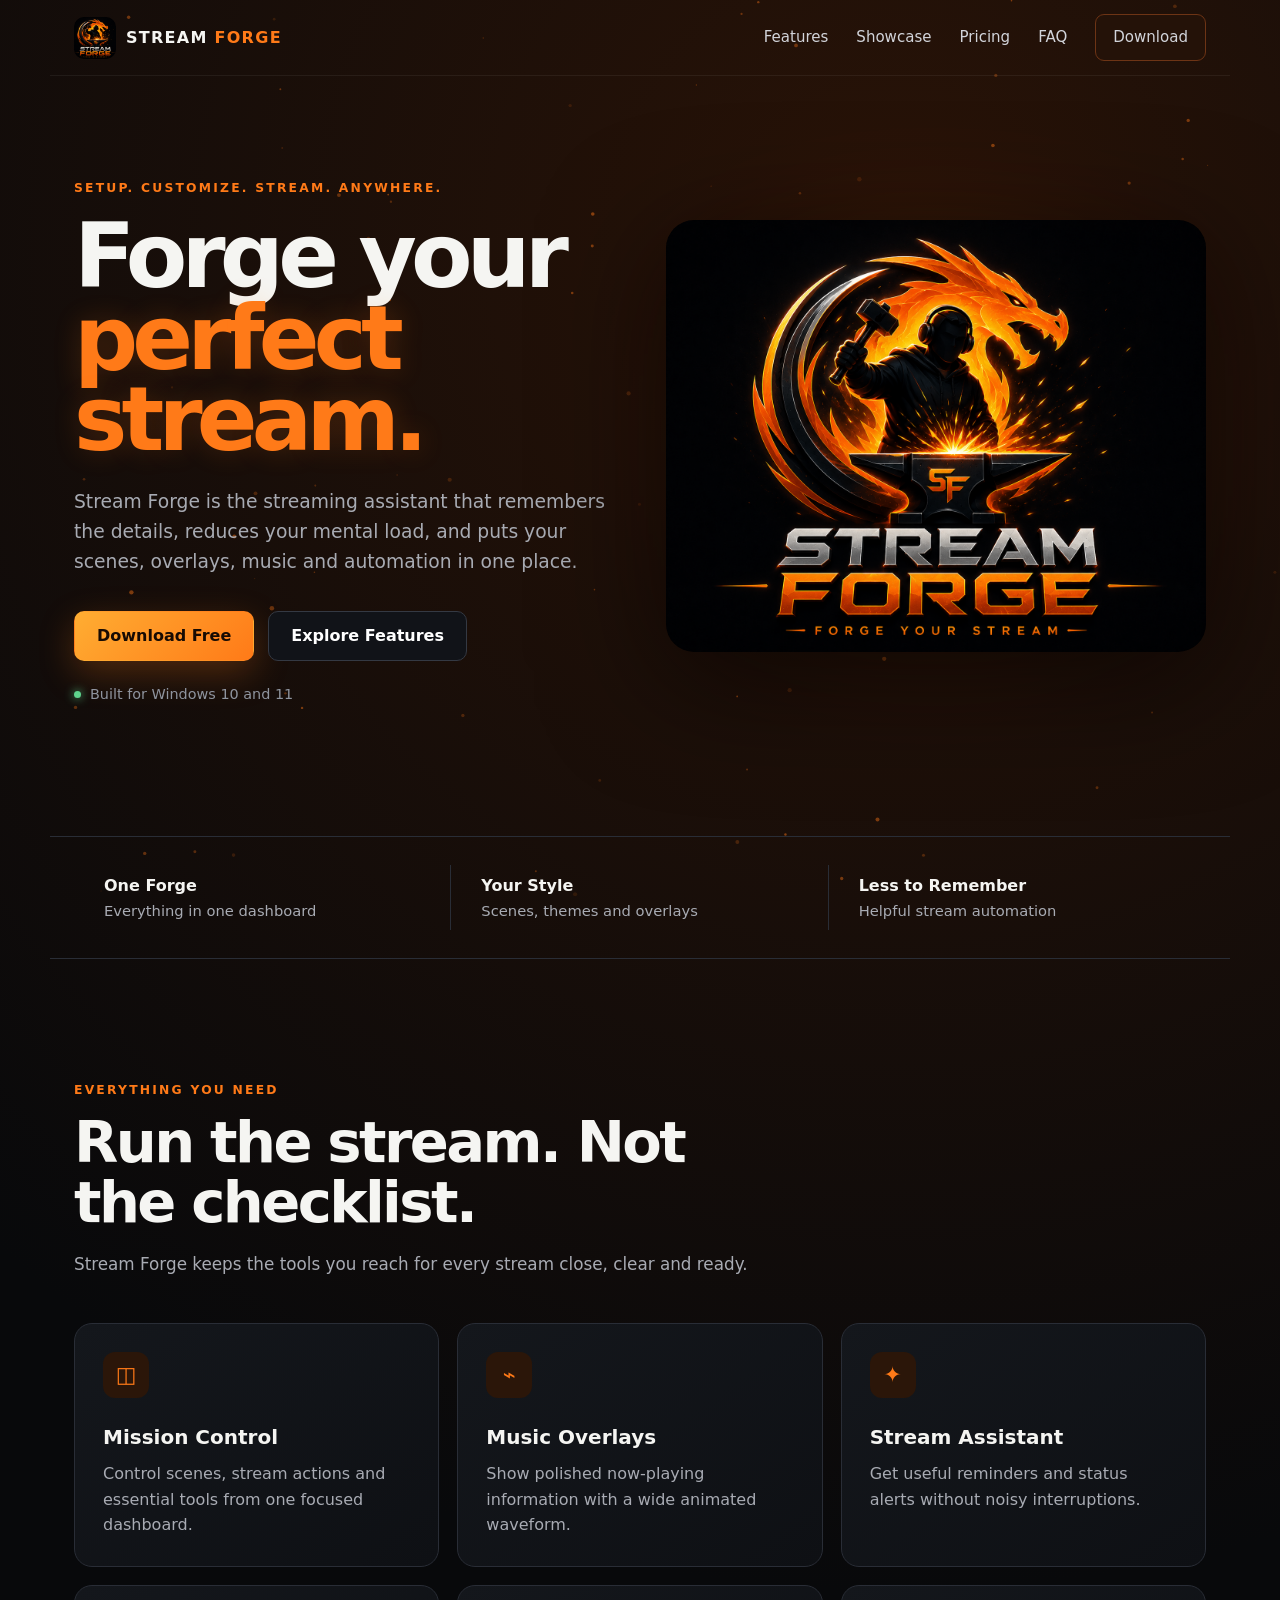
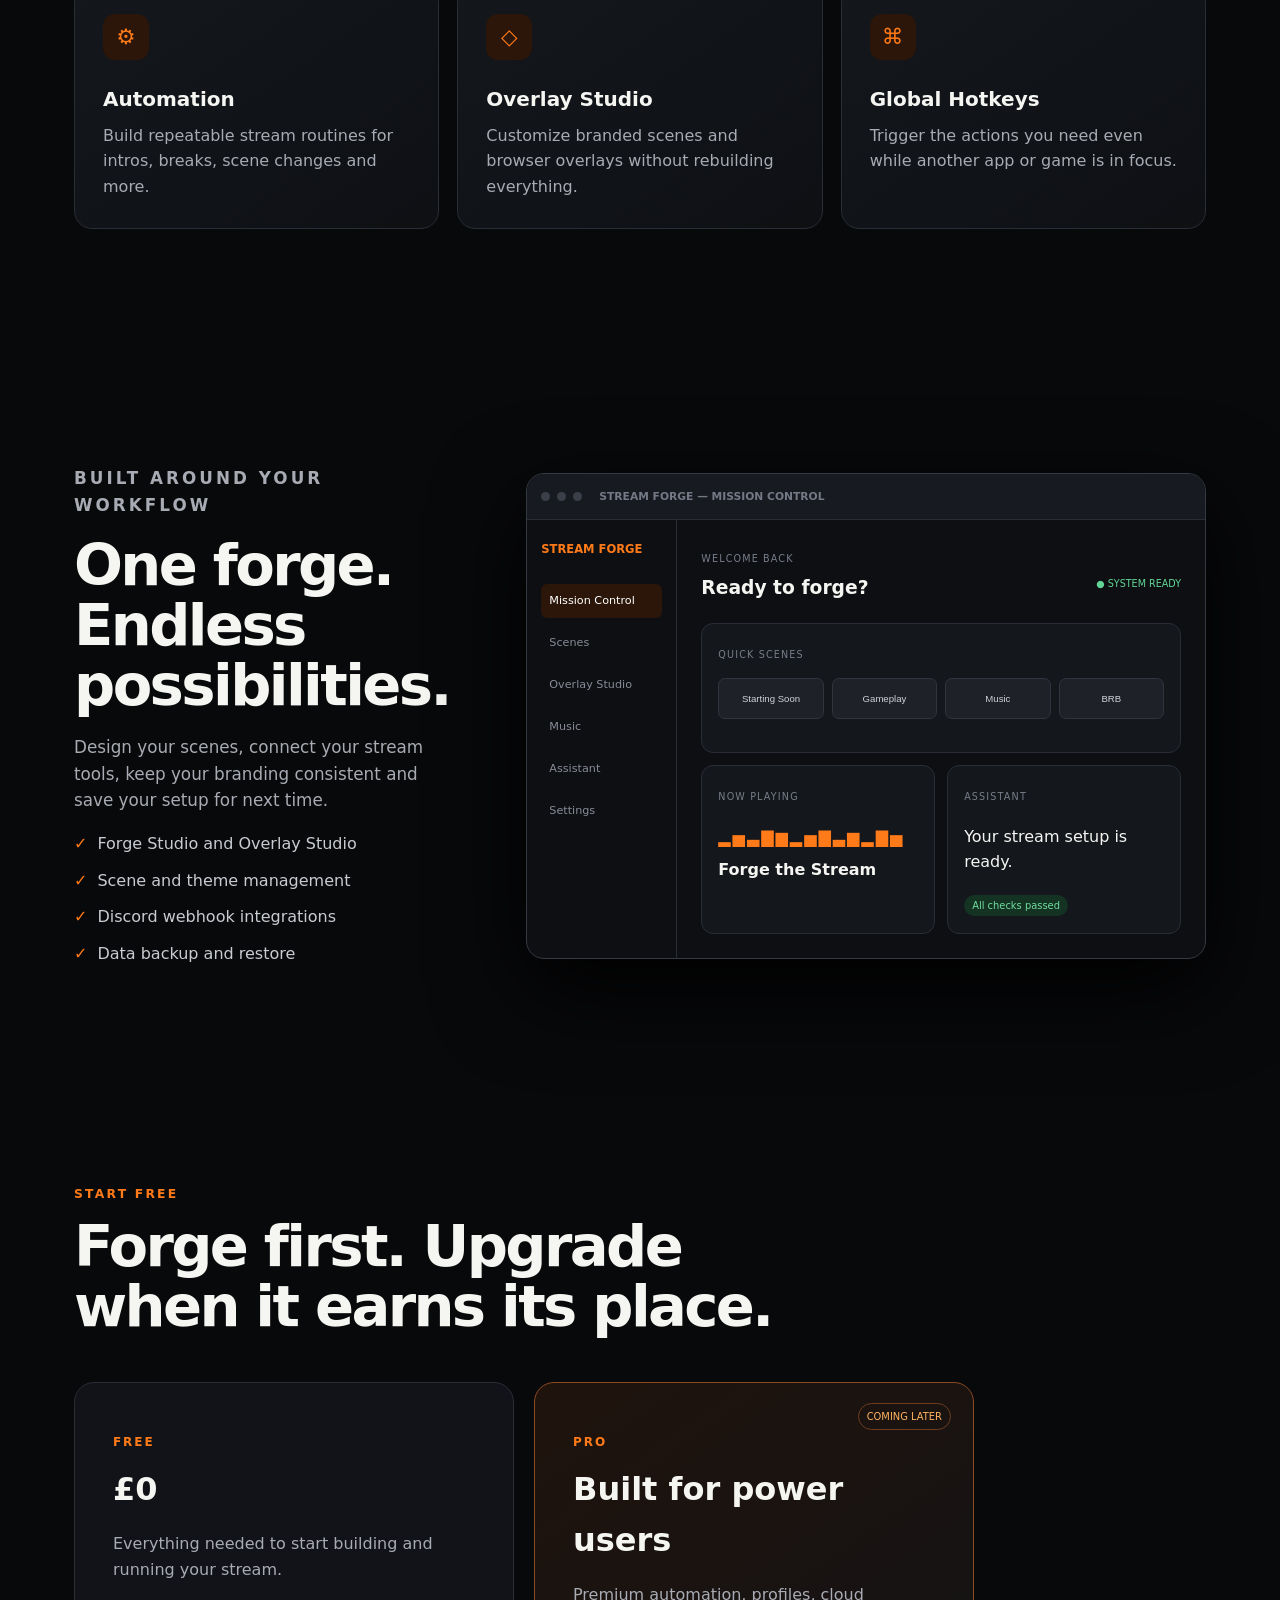
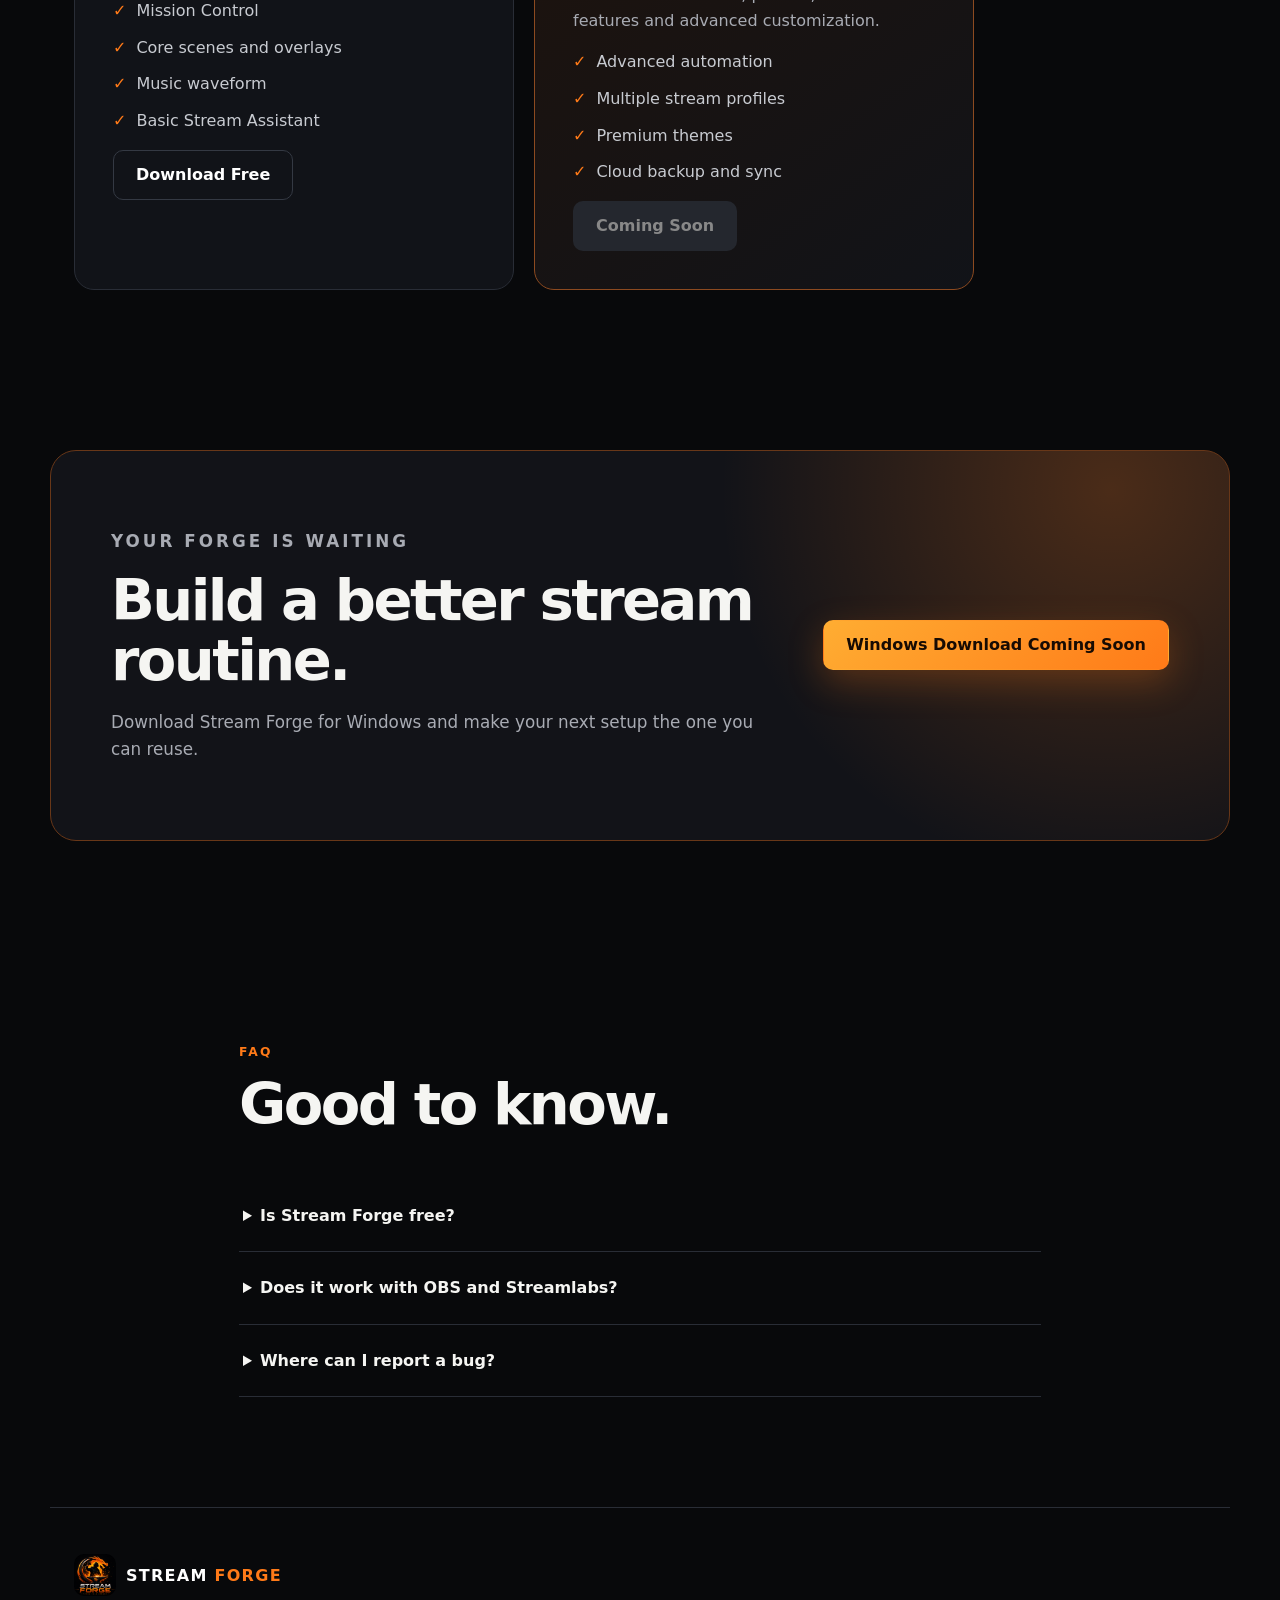
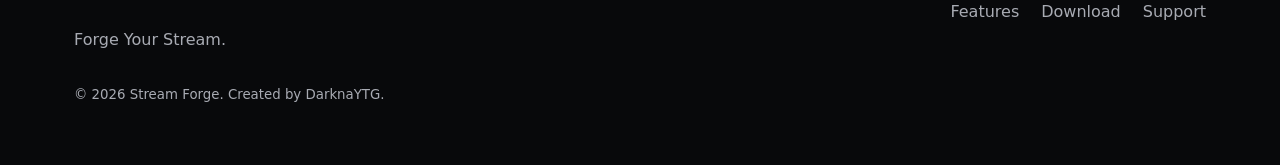
==== index.html @ 6be090f2 "site" ====
<!doctype html>
<html lang="en">
<head>
  <meta charset="utf-8" />
  <meta name="viewport" content="width=device-width, initial-scale=1" />
  <meta name="theme-color" content="#0b0b0d" />
  <meta name="description" content="Stream Forge helps streamers build, customize and automate their live stream from one powerful desktop app." />
  <meta property="og:title" content="Stream Forge — Forge Your Stream" />
  <meta property="og:description" content="Build, customize and automate your stream from one powerful desktop app." />
  <meta property="og:type" content="website" />
  <meta property="og:url" content="https://forgeyourstream.com/" />
  <meta property="og:image" content="https://forgeyourstream.com/assets/stream-forge-logo.png" />
  <title>Stream Forge — Forge Your Stream</title>
  <link rel="icon" href="assets/stream-forge-logo.png" />
  <link rel="stylesheet" href="styles.css" />
  <script defer src="script.js"></script>
</head>
<body>
  <canvas id="embers" aria-hidden="true"></canvas>
  <header class="site-header">
    <a class="brand" href="#top" aria-label="Stream Forge home">
      <img src="assets/stream-forge-logo.png" alt="" />
      <span>STREAM <strong>FORGE</strong></span>
    </a>
    <button class="menu-toggle" aria-expanded="false" aria-controls="main-nav">Menu</button>
    <nav id="main-nav" aria-label="Main navigation">
      <a href="#features">Features</a>
      <a href="#showcase">Showcase</a>
      <a href="#pricing">Pricing</a>
      <a href="#faq">FAQ</a>
      <a class="nav-cta" href="#download">Download</a>
    </nav>
  </header>

  <main id="top">
    <section class="hero section">
      <div class="hero-copy reveal">
        <p class="eyebrow">Setup. Customize. Stream. Anywhere.</p>
        <h1>Forge your <span>perfect stream.</span></h1>
        <p class="lead">Stream Forge is the streaming assistant that remembers the details, reduces your mental load, and puts your scenes, overlays, music and automation in one place.</p>
        <div class="hero-actions">
          <a class="button primary" href="#download">Download Free</a>
          <a class="button secondary" href="#features">Explore Features</a>
        </div>
        <div class="platform-note"><span></span> Built for Windows 10 and 11</div>
      </div>
      <div class="hero-art reveal">
        <div class="glow"></div>
        <img src="assets/stream-forge-logo.png" alt="Stream Forge dragon, blacksmith and anvil artwork" />
      </div>
    </section>

    <section class="trust-strip" aria-label="Product highlights">
      <div><strong>One Forge</strong><span>Everything in one dashboard</span></div>
      <div><strong>Your Style</strong><span>Scenes, themes and overlays</span></div>
      <div><strong>Less to Remember</strong><span>Helpful stream automation</span></div>
    </section>

    <section id="features" class="section">
      <div class="section-heading reveal">
        <p class="eyebrow">Everything you need</p>
        <h2>Run the stream. Not the checklist.</h2>
        <p>Stream Forge keeps the tools you reach for every stream close, clear and ready.</p>
      </div>
      <div class="feature-grid">
        <article class="card reveal"><span class="icon">◫</span><h3>Mission Control</h3><p>Control scenes, stream actions and essential tools from one focused dashboard.</p></article>
        <article class="card reveal"><span class="icon">⌁</span><h3>Music Overlays</h3><p>Show polished now-playing information with a wide animated waveform.</p></article>
        <article class="card reveal"><span class="icon">✦</span><h3>Stream Assistant</h3><p>Get useful reminders and status alerts without noisy interruptions.</p></article>
        <article class="card reveal"><span class="icon">⚙</span><h3>Automation</h3><p>Build repeatable stream routines for intros, breaks, scene changes and more.</p></article>
        <article class="card reveal"><span class="icon">◇</span><h3>Overlay Studio</h3><p>Customize branded scenes and browser overlays without rebuilding everything.</p></article>
        <article class="card reveal"><span class="icon">⌘</span><h3>Global Hotkeys</h3><p>Trigger the actions you need even while another app or game is in focus.</p></article>
      </div>
    </section>

    <section id="showcase" class="section showcase">
      <div class="showcase-copy reveal">
        <p class="eyebrow">Built around your workflow</p>
        <h2>One forge. Endless possibilities.</h2>
        <p>Design your scenes, connect your stream tools, keep your branding consistent and save your setup for next time.</p>
        <ul>
          <li>Forge Studio and Overlay Studio</li>
          <li>Scene and theme management</li>
          <li>Discord webhook integrations</li>
          <li>Data backup and restore</li>
        </ul>
      </div>
      <div class="app-window reveal" aria-label="Stream Forge interface concept">
        <div class="window-bar"><span></span><span></span><span></span><b>STREAM FORGE — MISSION CONTROL</b></div>
        <div class="window-body">
          <aside>
            <strong>STREAM FORGE</strong>
            <a class="active">Mission Control</a><a>Scenes</a><a>Overlay Studio</a><a>Music</a><a>Assistant</a><a>Settings</a>
          </aside>
          <div class="dashboard">
            <div class="dash-head"><div><small>WELCOME BACK</small><h3>Ready to forge?</h3></div><span class="status">● SYSTEM READY</span></div>
            <div class="dash-grid">
              <div class="dash-card wide"><small>QUICK SCENES</small><div class="scene-row"><button>Starting Soon</button><button>Gameplay</button><button>Music</button><button>BRB</button></div></div>
              <div class="dash-card"><small>NOW PLAYING</small><div class="wave">▂▅▃▇▆▂▅▇▃▆▂▇▅</div><b>Forge the Stream</b></div>
              <div class="dash-card"><small>ASSISTANT</small><p>Your stream setup is ready.</p><span class="pill">All checks passed</span></div>
            </div>
          </div>
        </div>
      </div>
    </section>

    <section id="pricing" class="section pricing">
      <div class="section-heading reveal">
        <p class="eyebrow">Start free</p>
        <h2>Forge first. Upgrade when it earns its place.</h2>
      </div>
      <div class="price-grid">
        <article class="price-card reveal"><p class="tier">FREE</p><h3>£0</h3><p>Everything needed to start building and running your stream.</p><ul><li>Mission Control</li><li>Core scenes and overlays</li><li>Music waveform</li><li>Basic Stream Assistant</li></ul><a class="button secondary" href="#download">Download Free</a></article>
        <article class="price-card featured reveal"><div class="coming">COMING LATER</div><p class="tier">PRO</p><h3>Built for power users</h3><p>Premium automation, profiles, cloud features and advanced customization.</p><ul><li>Advanced automation</li><li>Multiple stream profiles</li><li>Premium themes</li><li>Cloud backup and sync</li></ul><span class="button disabled">Coming Soon</span></article>
      </div>
    </section>

    <section id="download" class="section download reveal">
      <div>
        <p class="eyebrow">Your forge is waiting</p>
        <h2>Build a better stream routine.</h2>
        <p>Download Stream Forge for Windows and make your next setup the one you can reuse.</p>
      </div>
      <a class="button primary large" href="#" id="download-link" aria-label="Download Stream Forge for Windows">Windows Download Coming Soon</a>
    </section>

    <section id="faq" class="section faq">
      <div class="section-heading reveal"><p class="eyebrow">FAQ</p><h2>Good to know.</h2></div>
      <details class="reveal"><summary>Is Stream Forge free?</summary><p>Yes. The plan is to keep a useful free version available, with optional Pro features added later.</p></details>
      <details class="reveal"><summary>Does it work with OBS and Streamlabs?</summary><p>Stream Forge is being built around modern streaming workflows. Clearly list each supported integration here as release testing is completed.</p></details>
      <details class="reveal"><summary>Where can I report a bug?</summary><p>Add your GitHub Issues or support link here before launch.</p></details>
    </section>
  </main>

  <footer>
    <a class="brand footer-brand" href="#top"><img src="assets/stream-forge-logo.png" alt="" /><span>STREAM <strong>FORGE</strong></span></a>
    <p>Forge Your Stream.</p>
    <div><a href="#features">Features</a><a href="#download">Download</a><a href="#faq">Support</a></div>
    <small>© <span id="year"></span> Stream Forge. Created by DarknaYTG.</small>
  </footer>
</body>
</html>
---- styles.css ----
:root{--bg:#08090b;--panel:#111318;--panel2:#171a20;--text:#f5f5f2;--muted:#a8abb3;--line:#292d36;--orange:#ff7a18;--gold:#ffad32;--max:1180px}*{box-sizing:border-box}html{scroll-behavior:smooth}body{margin:0;background:radial-gradient(circle at 70% 5%,#291307 0,transparent 28%),var(--bg);color:var(--text);font-family:Inter,ui-sans-serif,system-ui,-apple-system,BlinkMacSystemFont,"Segoe UI",sans-serif;line-height:1.6;overflow-x:hidden}a{color:inherit;text-decoration:none}img{max-width:100%;display:block}#embers{position:fixed;inset:0;pointer-events:none;z-index:0;opacity:.7}.site-header,main,footer{position:relative;z-index:1}.site-header{height:76px;display:flex;align-items:center;justify-content:space-between;max-width:var(--max);margin:auto;padding:0 24px;border-bottom:1px solid rgba(255,255,255,.06)}.brand{display:flex;align-items:center;gap:10px;font-weight:800;letter-spacing:.08em}.brand img{width:42px;height:42px;object-fit:cover;border-radius:10px}.brand strong{color:var(--orange)}nav{display:flex;align-items:center;gap:28px}nav a{color:#d2d4da;font-size:.94rem}nav a:hover{color:#fff}.nav-cta{padding:10px 17px;border:1px solid #6d3415;border-radius:9px;background:#241208}.menu-toggle{display:none;background:none;border:1px solid var(--line);color:white;padding:8px 12px;border-radius:8px}.section{max-width:var(--max);margin:auto;padding:110px 24px}.hero{min-height:760px;display:grid;grid-template-columns:1.02fr .98fr;align-items:center;gap:30px;padding-top:70px}.eyebrow{color:var(--orange);font-size:.77rem;font-weight:800;letter-spacing:.18em;text-transform:uppercase}.hero h1{font-size:clamp(3.3rem,7vw,6.7rem);line-height:.91;letter-spacing:-.065em;margin:18px 0 26px;max-width:800px}.hero h1 span{display:block;color:var(--orange);text-shadow:0 0 28px rgba(255,122,24,.2)}.lead{font-size:1.17rem;color:var(--muted);max-width:650px}.hero-actions{display:flex;gap:14px;margin:34px 0 22px}.button{display:inline-flex;justify-content:center;align-items:center;min-height:50px;padding:0 22px;border-radius:10px;font-weight:800;border:1px solid transparent}.primary{background:linear-gradient(135deg,var(--gold),var(--orange));color:#170b03;box-shadow:0 12px 35px rgba(255,122,24,.25)}.primary:hover{transform:translateY(-2px)}.secondary{border-color:#343943;background:#111318;color:#fff}.disabled{background:#24272e;color:#888;cursor:not-allowed}.platform-note{color:#8f949e;font-size:.9rem;display:flex;gap:9px;align-items:center}.platform-note span{width:7px;height:7px;background:#5fd38d;border-radius:50%;box-shadow:0 0 10px #5fd38d}.hero-art{position:relative}.hero-art img{border-radius:28px;filter:drop-shadow(0 25px 60px rgba(0,0,0,.65));position:relative;z-index:2}.glow{position:absolute;inset:18%;background:#ff6a00;filter:blur(100px);opacity:.22}.trust-strip{max-width:var(--max);margin:auto;padding:28px 24px;display:grid;grid-template-columns:repeat(3,1fr);border-block:1px solid var(--line)}.trust-strip div{padding:8px 30px;border-right:1px solid var(--line)}.trust-strip div:last-child{border:0}.trust-strip strong,.trust-strip span{display:block}.trust-strip span{color:var(--muted);font-size:.92rem}.section-heading{max-width:700px;margin-bottom:45px}.section-heading h2,.showcase h2,.download h2{font-size:clamp(2.2rem,4.5vw,4.2rem);line-height:1.04;letter-spacing:-.045em;margin:12px 0 18px}.section-heading p:last-child,.showcase-copy>p,.download p{color:var(--muted);font-size:1.05rem}.feature-grid{display:grid;grid-template-columns:repeat(3,1fr);gap:18px}.card{background:linear-gradient(145deg,#14171c,#0e1014);border:1px solid var(--line);padding:28px;border-radius:18px;min-height:220px}.card:hover{border-color:#78411f;transform:translateY(-4px)}.card .icon{display:grid;place-items:center;width:46px;height:46px;border-radius:12px;background:#2b1609;color:var(--orange);font-size:1.35rem}.card h3{font-size:1.25rem;margin:23px 0 8px}.card p{color:var(--muted);margin:0}.showcase{display:grid;grid-template-columns:.72fr 1.28fr;gap:70px;align-items:center}.showcase ul,.price-card ul{padding:0;list-style:none}.showcase li,.price-card li{margin:11px 0;color:#c8cbd1}.showcase li:before,.price-card li:before{content:"✓";color:var(--orange);margin-right:10px}.app-window{border:1px solid #353943;border-radius:18px;overflow:hidden;background:#0d0f13;box-shadow:0 30px 90px #000}.window-bar{height:46px;background:#171a20;border-bottom:1px solid var(--line);display:flex;align-items:center;gap:7px;padding:0 14px;color:#747985;font-size:.67rem}.window-bar span{width:9px;height:9px;border-radius:50%;background:#3a3f49}.window-bar b{margin-left:10px}.window-body{display:grid;grid-template-columns:150px 1fr;min-height:410px}.window-body aside{padding:20px 14px;border-right:1px solid var(--line);display:flex;flex-direction:column;gap:8px}.window-body aside strong{color:var(--orange);font-size:.72rem;margin-bottom:18px}.window-body aside a{font-size:.7rem;color:#878c96;padding:8px;border-radius:6px}.window-body aside a.active{background:#2b1609;color:#fff}.dashboard{padding:24px}.dash-head{display:flex;justify-content:space-between;align-items:center}.dash-head small,.dash-card small{color:#777e89;font-size:.6rem;letter-spacing:.12em}.dash-head h3{margin:4px 0 20px}.status{font-size:.6rem;color:#62d594}.dash-grid{display:grid;grid-template-columns:1fr 1fr;gap:12px}.dash-card{border:1px solid var(--line);border-radius:12px;background:#14171c;padding:16px;min-height:130px}.dash-card.wide{grid-column:1/-1}.scene-row{display:grid;grid-template-columns:repeat(4,1fr);gap:8px;margin-top:12px}.scene-row button{background:#1e2128;color:#cfd2d8;border:1px solid #30343d;border-radius:7px;padding:14px 4px;font-size:.6rem}.wave{color:var(--orange);letter-spacing:2px;margin:17px 0 7px}.pill{font-size:.62rem;background:#153322;color:#70dda0;padding:5px 8px;border-radius:99px}.pricing{padding-top:80px}.price-grid{display:grid;grid-template-columns:1fr 1fr;gap:20px;max-width:900px}.price-card{position:relative;padding:38px;border:1px solid var(--line);background:var(--panel);border-radius:20px}.price-card.featured{border-color:#8c4a20;background:linear-gradient(145deg,#1f130c,#111318)}.tier{color:var(--orange);font-weight:900;letter-spacing:.16em;font-size:.75rem}.price-card h3{font-size:2rem;margin:8px 0}.price-card>p:not(.tier){color:var(--muted)}.coming{position:absolute;right:22px;top:20px;font-size:.62rem;color:#ffb260;border:1px solid #6d3d1e;padding:5px 8px;border-radius:20px}.download{margin-top:50px;margin-bottom:80px;border:1px solid #683718;border-radius:26px;background:radial-gradient(circle at 90% 10%,rgba(255,122,24,.24),transparent 35%),#121318;display:flex;align-items:center;justify-content:space-between;gap:40px;padding:60px}.download>div{max-width:670px}.large{min-width:270px}.faq{max-width:850px}.faq details{border-bottom:1px solid var(--line);padding:23px 4px}.faq summary{cursor:pointer;font-weight:800}.faq details p{color:var(--muted)}footer{max-width:var(--max);margin:auto;border-top:1px solid var(--line);padding:46px 24px 60px;display:grid;grid-template-columns:1fr auto;gap:15px;color:var(--muted)}footer .footer-brand,footer p{grid-column:1}footer div{grid-column:2;grid-row:1/3;display:flex;gap:22px;align-items:center}.footer-brand{color:white;width:max-content}footer small{grid-column:1/-1}.reveal{opacity:0;transform:translateY(24px);transition:opacity .7s ease,transform .7s ease}.reveal.visible{opacity:1;transform:none}@media(max-width:900px){nav{display:none;position:absolute;top:70px;left:24px;right:24px;flex-direction:column;align-items:stretch;padding:20px;background:#111318;border:1px solid var(--line);border-radius:14px}nav.open{display:flex}.menu-toggle{display:block}.hero,.showcase{grid-template-columns:1fr}.hero{padding-top:45px}.hero-art{max-width:680px}.feature-grid{grid-template-columns:1fr 1fr}.trust-strip{grid-template-columns:1fr}.trust-strip div{border-right:0;border-bottom:1px solid var(--line);padding:18px 0}.price-grid{grid-template-columns:1fr}.download{flex-direction:column;align-items:flex-start}.window-body{grid-template-columns:115px 1fr}.scene-row{grid-template-columns:1fr 1fr}}@media(max-width:600px){.section{padding:80px 18px}.site-header{padding:0 18px}.brand span{font-size:.84rem}.hero{min-height:auto}.hero h1{font-size:3.5rem}.hero-actions{flex-direction:column}.feature-grid{grid-template-columns:1fr}.app-window{display:none}.showcase{grid-template-columns:1fr}.download{padding:38px 24px;margin-inline:18px}.large{min-width:100%}footer{grid-template-columns:1fr}footer div{grid-column:1;grid-row:auto;flex-wrap:wrap}}
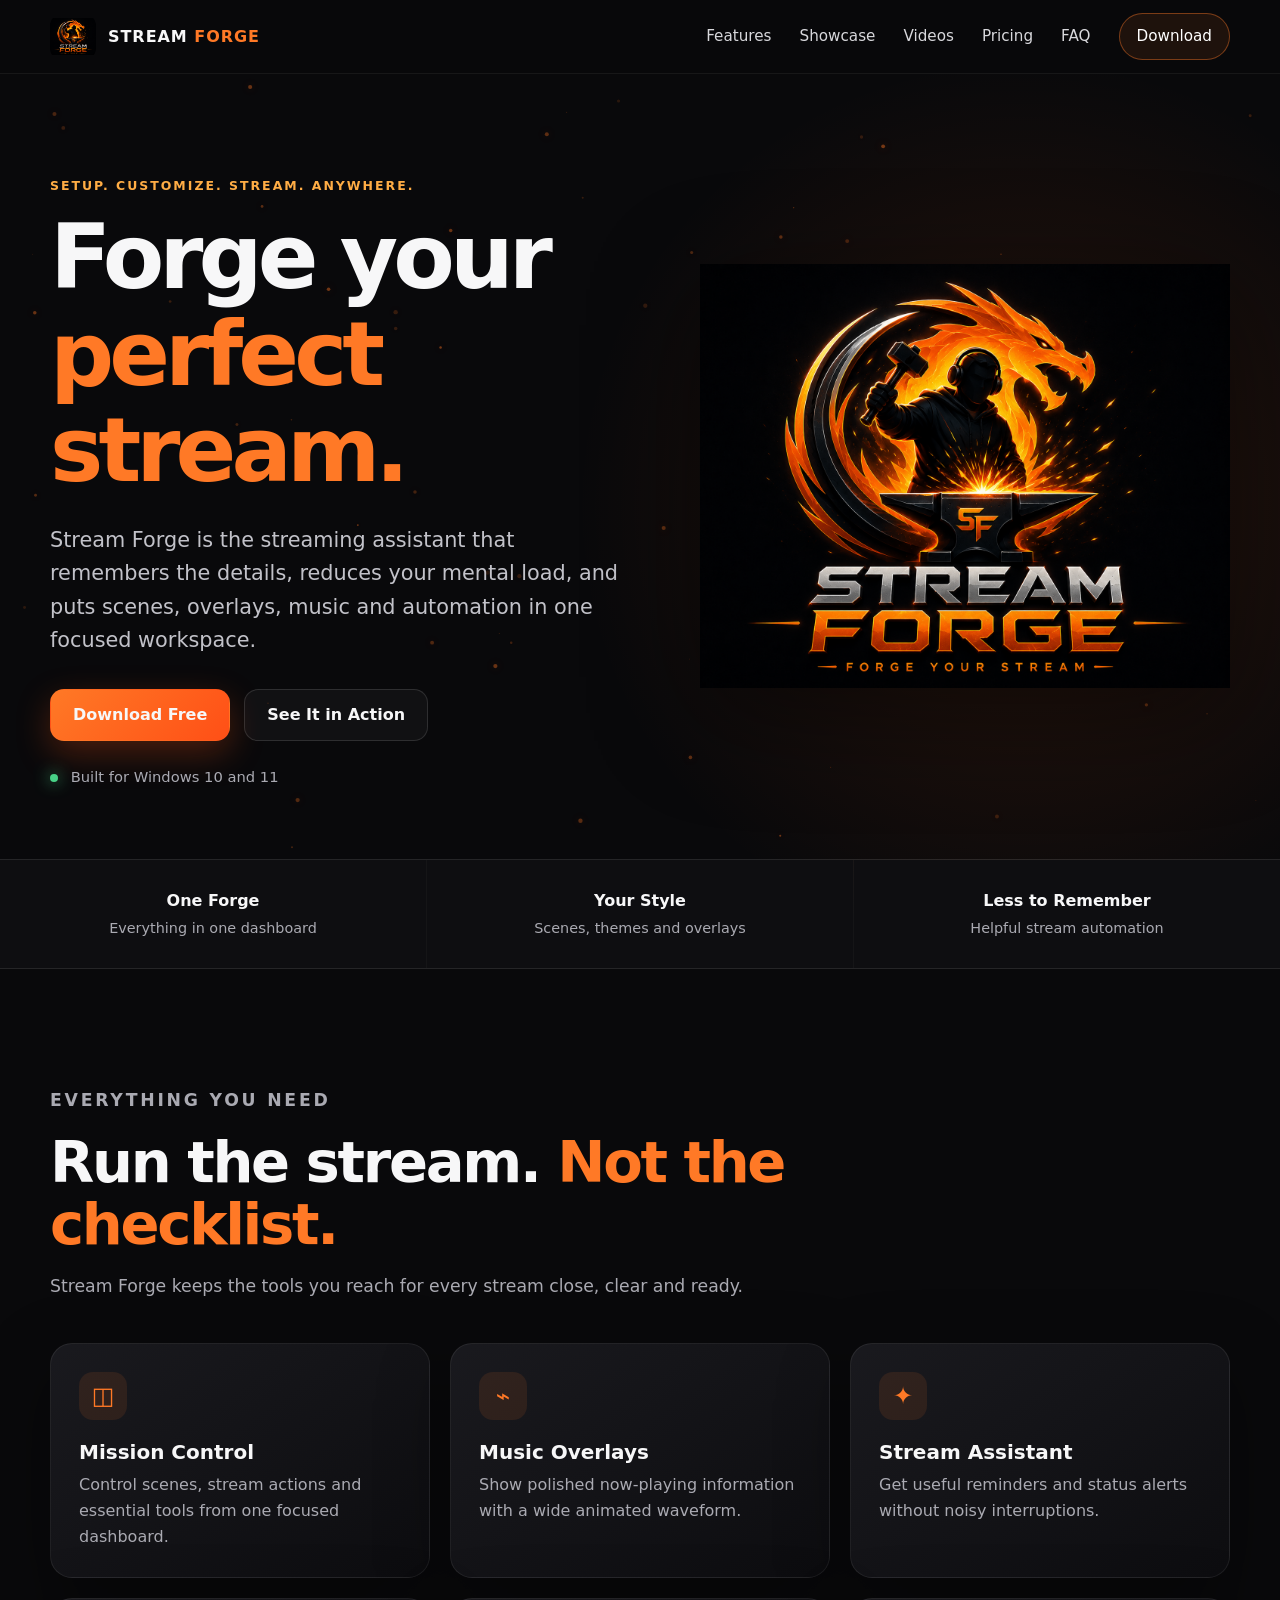
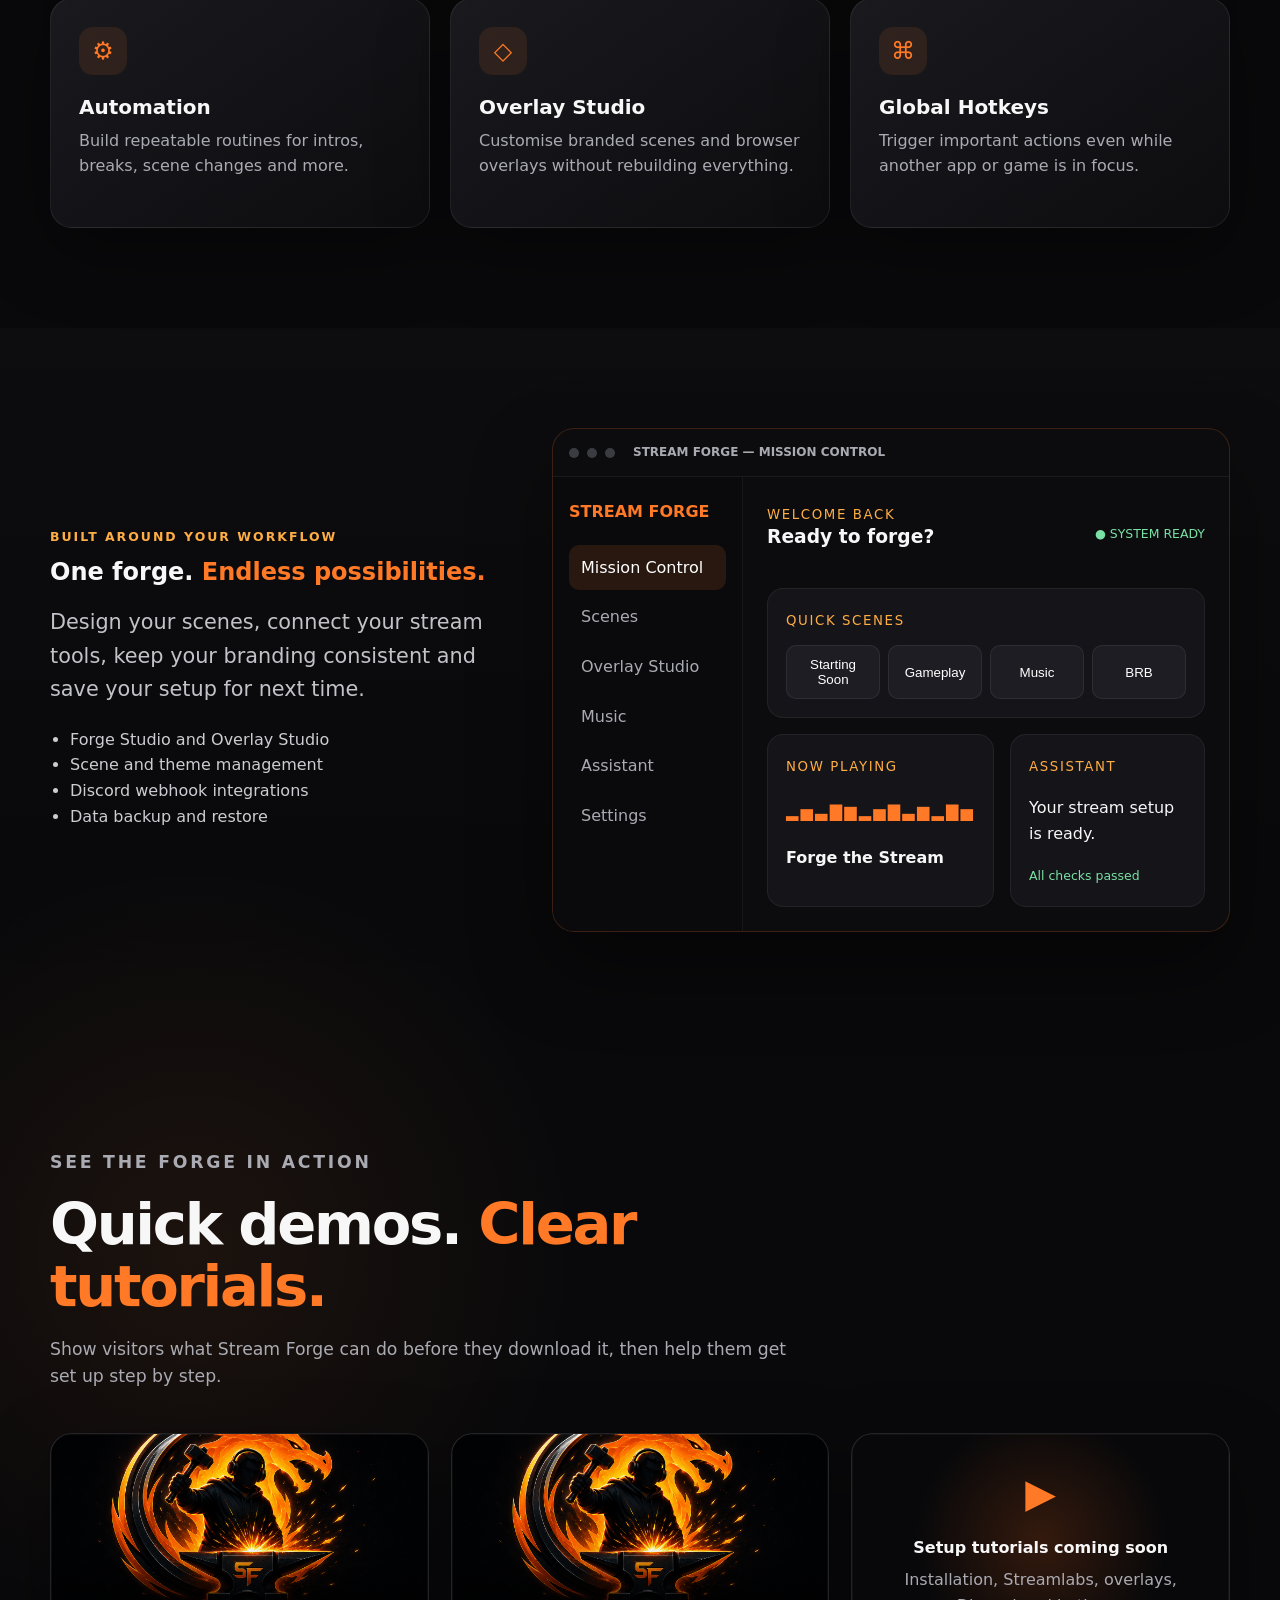
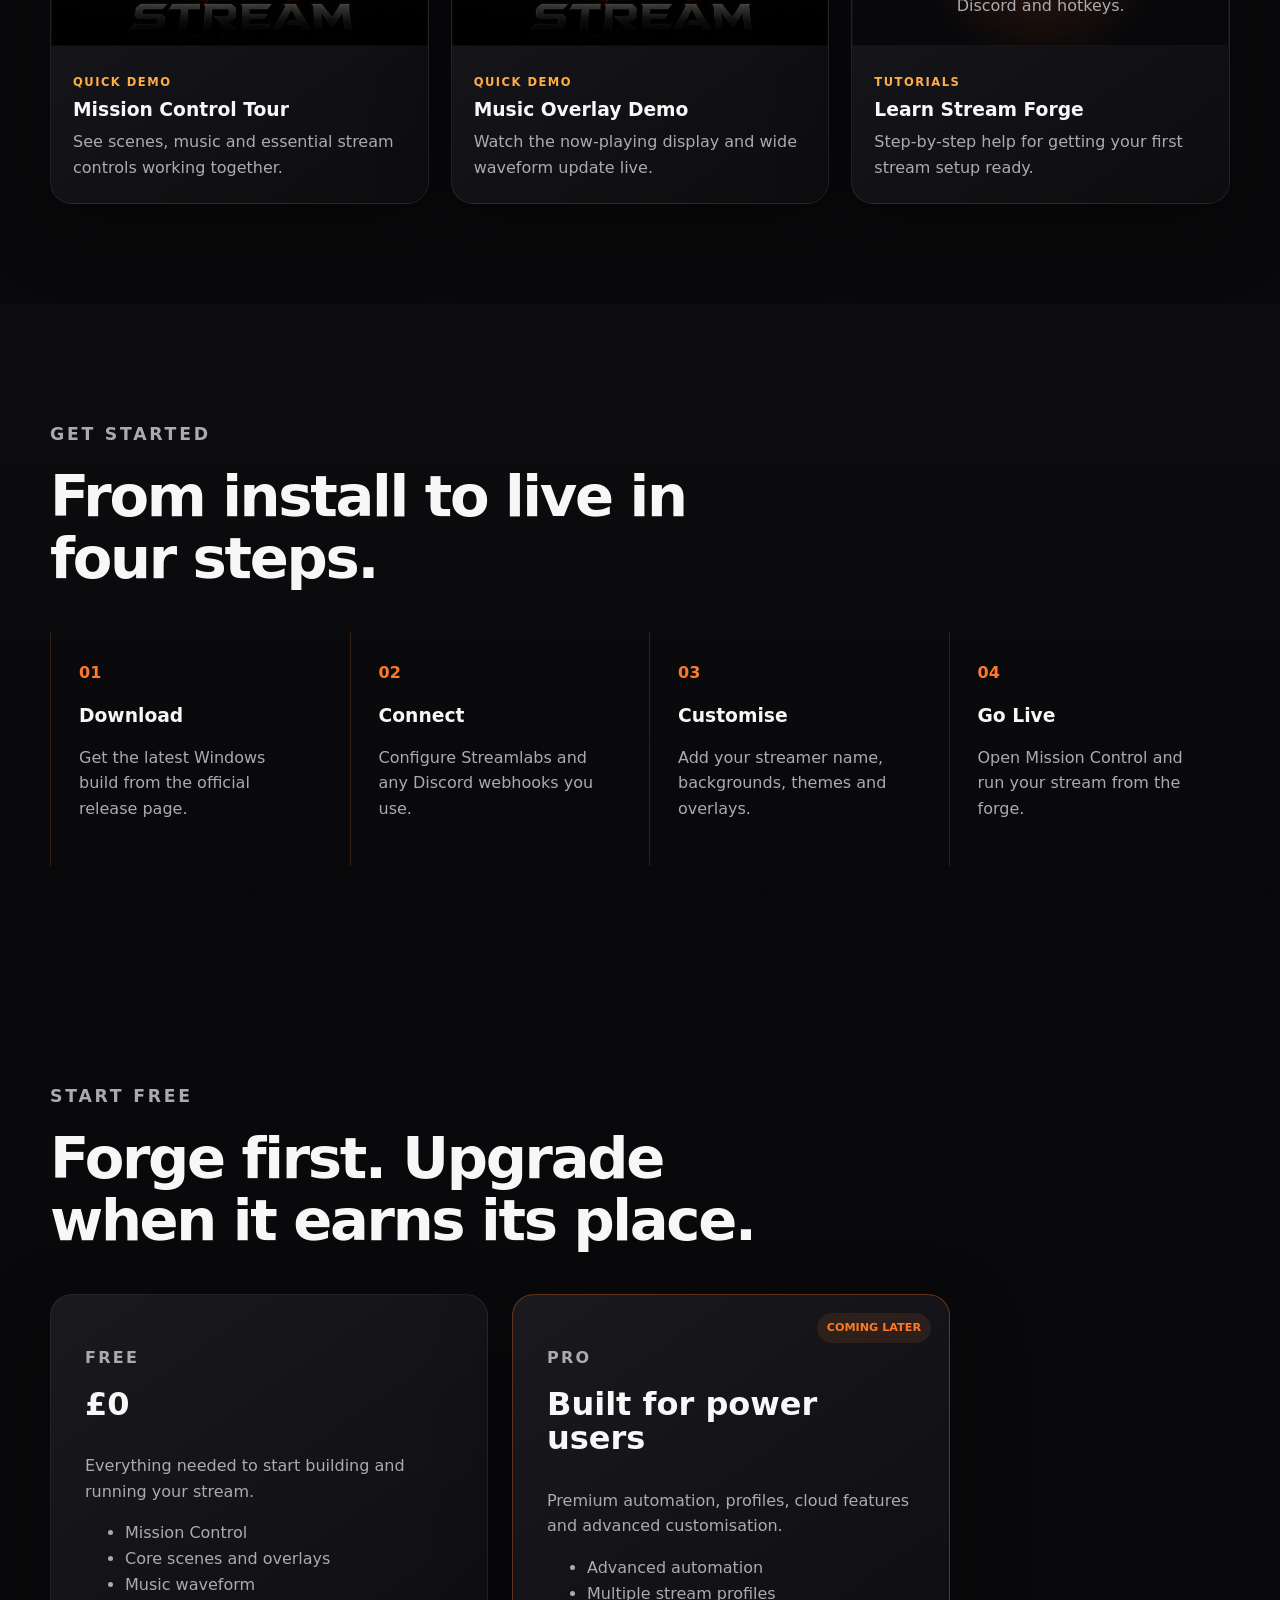
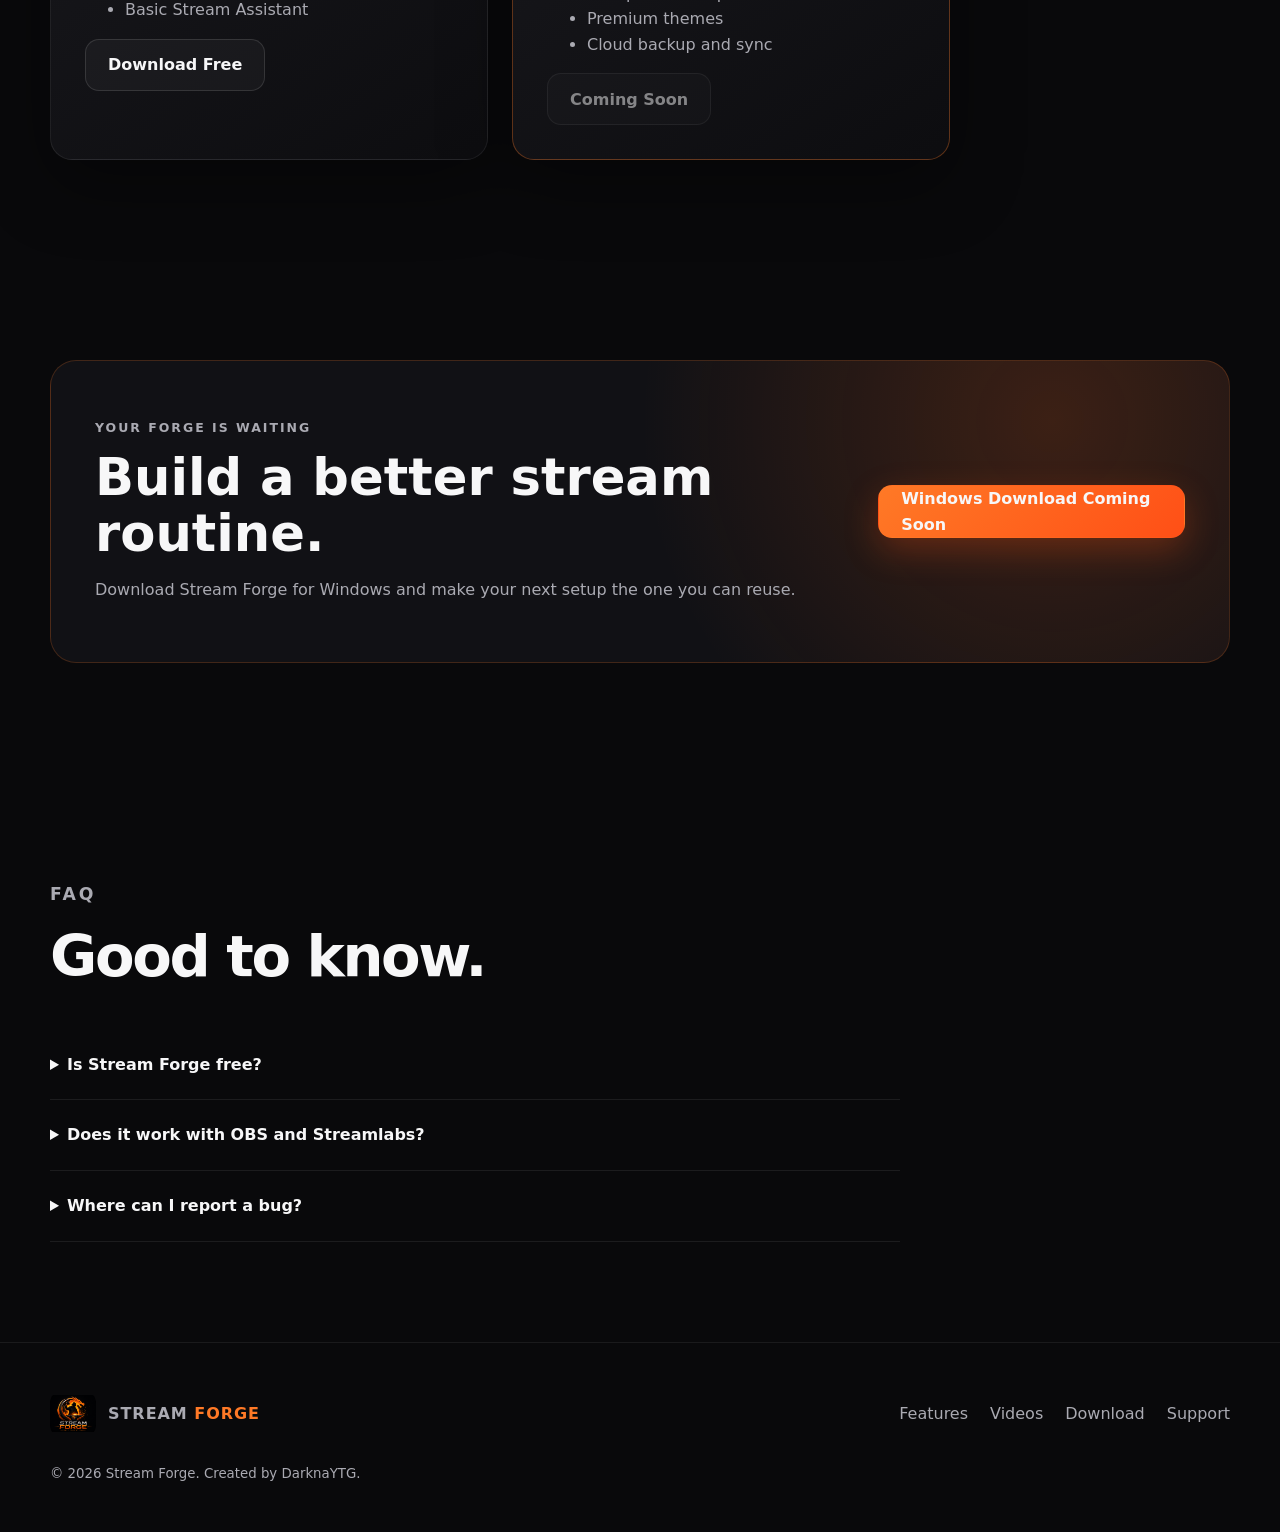
==== commit b00315b5: "Update index.html" ====
--- a/index.html
+++ b/index.html
@@ -3,29 +3,254 @@
 <head>
   <meta charset="utf-8" />
   <meta name="viewport" content="width=device-width, initial-scale=1" />
-  <meta name="theme-color" content="#0b0b0d" />
-  <meta name="description" content="Stream Forge helps streamers build, customize and automate their live stream from one powerful desktop app." />
+  <meta name="theme-color" content="#09090b" />
+  <meta name="description" content="Stream Forge helps streamers build, customise and automate their live stream from one focused desktop app." />
   <meta property="og:title" content="Stream Forge — Forge Your Stream" />
-  <meta property="og:description" content="Build, customize and automate your stream from one powerful desktop app." />
+  <meta property="og:description" content="Setup. Customize. Stream. Anywhere." />
   <meta property="og:type" content="website" />
   <meta property="og:url" content="https://forgeyourstream.com/" />
   <meta property="og:image" content="https://forgeyourstream.com/assets/stream-forge-logo.png" />
   <title>Stream Forge — Forge Your Stream</title>
   <link rel="icon" href="assets/stream-forge-logo.png" />
-  <link rel="stylesheet" href="styles.css" />
-  <script defer src="script.js"></script>
+
+  <style>
+    :root {
+      --bg: #09090b;
+      --panel: #121216;
+      --panel-2: #18181d;
+      --text: #f7f7f8;
+      --muted: #aaaab2;
+      --ember: #ff7926;
+      --ember-2: #ffad45;
+      --line: rgba(255, 132, 48, 0.18);
+      --shadow: 0 24px 70px rgba(0, 0, 0, 0.38);
+      --radius: 22px;
+      --max: 1180px;
+    }
+
+    * { box-sizing: border-box; }
+    html { scroll-behavior: smooth; }
+    body {
+      margin: 0;
+      color: var(--text);
+      background:
+        radial-gradient(circle at 80% 8%, rgba(255, 98, 20, 0.14), transparent 28rem),
+        radial-gradient(circle at 15% 45%, rgba(255, 132, 48, 0.08), transparent 24rem),
+        var(--bg);
+      font-family: Inter, ui-sans-serif, system-ui, -apple-system, BlinkMacSystemFont, "Segoe UI", sans-serif;
+      line-height: 1.6;
+      overflow-x: hidden;
+    }
+
+    a { color: inherit; text-decoration: none; }
+    img, video { max-width: 100%; }
+    button, a { -webkit-tap-highlight-color: transparent; }
+
+    #embers {
+      position: fixed;
+      inset: 0;
+      width: 100%;
+      height: 100%;
+      pointer-events: none;
+      opacity: 0.65;
+      z-index: -1;
+    }
+
+    .wrap { width: min(var(--max), calc(100% - 40px)); margin: 0 auto; }
+    .section { padding: 100px 0; }
+    .alt { background: linear-gradient(180deg, rgba(255,255,255,0.018), rgba(255,255,255,0)); }
+
+    .site-header {
+      position: sticky;
+      top: 0;
+      z-index: 50;
+      display: flex;
+      justify-content: space-between;
+      align-items: center;
+      min-height: 74px;
+      padding: 0 max(22px, calc((100vw - var(--max)) / 2));
+      border-bottom: 1px solid rgba(255,255,255,0.06);
+      background: rgba(9,9,11,0.84);
+      backdrop-filter: blur(18px);
+    }
+
+    .brand { display: inline-flex; align-items: center; gap: 12px; font-weight: 900; letter-spacing: 0.06em; }
+    .brand img { width: 46px; height: 46px; object-fit: contain; border-radius: 12px; }
+    .brand strong { color: var(--ember); }
+
+    nav { display: flex; align-items: center; gap: 28px; }
+    nav a { color: #d8d8dc; font-size: 0.95rem; }
+    nav a:hover { color: white; }
+    .nav-cta { padding: 10px 17px; border: 1px solid rgba(255,121,38,.42); border-radius: 999px; color: white; background: rgba(255,121,38,.09); }
+
+    .menu-toggle {
+      display: none;
+      border: 1px solid var(--line);
+      border-radius: 12px;
+      background: var(--panel);
+      color: white;
+      padding: 9px 12px;
+    }
+
+    .hero { min-height: 760px; display: grid; place-items: center; padding: 90px 0 70px; }
+    .hero-grid { display: grid; grid-template-columns: 1.05fr .95fr; gap: 64px; align-items: center; }
+    .eyebrow { color: var(--ember-2); font-size: .78rem; font-weight: 800; letter-spacing: .16em; text-transform: uppercase; }
+    h1, h2, h3 { margin-top: 0; line-height: 1.08; }
+    h1 { font-size: clamp(3.3rem, 7vw, 6.6rem); letter-spacing: -.055em; margin-bottom: 25px; }
+    h1 span, h2 span { color: var(--ember); }
+    .lead { max-width: 720px; color: #c2c2c9; font-size: clamp(1.08rem, 2vw, 1.3rem); }
+    .hero-actions { display: flex; flex-wrap: wrap; gap: 14px; margin: 32px 0 24px; }
+    .button {
+      display: inline-flex;
+      align-items: center;
+      justify-content: center;
+      min-height: 52px;
+      padding: 0 22px;
+      border-radius: 14px;
+      border: 1px solid transparent;
+      font-weight: 800;
+      transition: transform .2s ease, box-shadow .2s ease, border-color .2s ease;
+    }
+    .button:hover { transform: translateY(-2px); }
+    .primary { background: linear-gradient(135deg, var(--ember), #ff4f16); box-shadow: 0 12px 34px rgba(255,86,20,.27); }
+    .secondary { border-color: rgba(255,255,255,.12); background: rgba(255,255,255,.035); }
+    .platform-note { color: var(--muted); font-size: .92rem; }
+    .platform-note span { display: inline-block; width: 8px; height: 8px; margin-right: 8px; border-radius: 50%; background: #48d287; box-shadow: 0 0 16px #48d287; }
+
+    .hero-art { position: relative; display: grid; place-items: center; min-height: 520px; }
+    .hero-art img { position: relative; z-index: 2; width: min(100%, 560px); filter: drop-shadow(0 25px 55px rgba(0,0,0,.45)); }
+    .hero-art::before { content: ""; position: absolute; width: 78%; aspect-ratio: 1; border-radius: 50%; background: radial-gradient(circle, rgba(255,104,26,.28), rgba(255,104,26,.07) 42%, transparent 70%); filter: blur(8px); }
+
+    .trust-strip { display: grid; grid-template-columns: repeat(3, 1fr); gap: 1px; border-block: 1px solid rgba(255,255,255,.07); background: rgba(255,255,255,.05); }
+    .trust-strip div { padding: 28px 20px; text-align: center; background: #0e0e11; }
+    .trust-strip strong, .trust-strip span { display: block; }
+    .trust-strip span { color: var(--muted); font-size: .9rem; margin-top: 4px; }
+
+    .section-heading { max-width: 760px; margin-bottom: 42px; }
+    .section-heading h2 { font-size: clamp(2.25rem, 4.5vw, 4.2rem); letter-spacing: -.04em; margin-bottom: 14px; }
+    .section-heading p { color: var(--muted); font-size: 1.08rem; }
+
+    .feature-grid { display: grid; grid-template-columns: repeat(3, 1fr); gap: 20px; }
+    .card, .price-card, .video-card {
+      border: 1px solid rgba(255,255,255,.075);
+      border-radius: var(--radius);
+      background: linear-gradient(145deg, rgba(27,27,32,.94), rgba(13,13,16,.98));
+      box-shadow: var(--shadow);
+    }
+    .card { padding: 28px; min-height: 230px; }
+    .card .icon { display: grid; place-items: center; width: 48px; height: 48px; margin-bottom: 22px; border-radius: 14px; background: rgba(255,121,38,.1); color: var(--ember); font-size: 1.5rem; }
+    .card h3 { margin-bottom: 9px; font-size: 1.25rem; }
+    .card p { color: var(--muted); margin: 0; }
+
+    .showcase { display: grid; grid-template-columns: .8fr 1.2fr; gap: 50px; align-items: center; }
+    .showcase ul { padding-left: 20px; color: #ccccd2; }
+    .app-window { overflow: hidden; border: 1px solid rgba(255,122,38,.19); border-radius: 22px; background: #0c0c0f; box-shadow: 0 35px 80px rgba(0,0,0,.45); }
+    .window-bar { display: flex; align-items: center; gap: 8px; min-height: 48px; padding: 0 16px; border-bottom: 1px solid rgba(255,255,255,.06); color: var(--muted); font-size: .75rem; }
+    .window-bar span { width: 10px; height: 10px; border-radius: 50%; background: #3b3b42; }
+    .window-bar b { margin-left: 10px; }
+    .window-body { display: grid; grid-template-columns: 190px 1fr; min-height: 410px; }
+    .window-body aside { padding: 22px 16px; border-right: 1px solid rgba(255,255,255,.06); background: #0a0a0d; }
+    .window-body aside strong { display: block; color: var(--ember); margin-bottom: 20px; }
+    .window-body aside a { display: block; padding: 10px 12px; margin: 4px 0; border-radius: 10px; color: #aaaab2; }
+    .window-body aside .active { color: white; background: rgba(255,121,38,.12); }
+    .dashboard { padding: 24px; }
+    .dash-head { display: flex; justify-content: space-between; align-items: center; }
+    .dash-head small, .dash-card small { color: var(--ember-2); letter-spacing: .12em; }
+    .status, .pill { color: #79e1a4; font-size: .78rem; }
+    .dash-grid { display: grid; grid-template-columns: 1fr 1fr; gap: 16px; margin-top: 22px; }
+    .dash-card { padding: 18px; border-radius: 16px; border: 1px solid rgba(255,255,255,.06); background: #141419; }
+    .dash-card.wide { grid-column: 1 / -1; }
+    .scene-row { display: grid; grid-template-columns: repeat(4,1fr); gap: 8px; margin-top: 13px; }
+    .scene-row button { padding: 11px 8px; border: 1px solid rgba(255,255,255,.07); border-radius: 10px; background: #1d1d23; color: white; }
+    .wave { margin: 20px 0; color: var(--ember); letter-spacing: .14em; }
+
+    .video-grid { display: grid; grid-template-columns: repeat(3, 1fr); gap: 22px; }
+    .video-card { overflow: hidden; }
+    .video-frame { position: relative; aspect-ratio: 16/9; background: #060608; overflow: hidden; }
+    .video-frame video { display: block; width: 100%; height: 100%; object-fit: cover; }
+    .video-frame::after { content: ""; position: absolute; inset: 0; pointer-events: none; box-shadow: inset 0 0 0 1px rgba(255,255,255,.04); }
+    .video-placeholder { display: grid; place-items: center; padding: 25px; text-align: center; background: radial-gradient(circle, rgba(255,107,29,.18), transparent 58%), #08080a; }
+    .video-placeholder span { display: block; color: var(--ember); font-size: 2.5rem; }
+    .video-placeholder strong { display: block; margin-top: 10px; }
+    .video-placeholder p { margin: 6px 0 0; color: var(--muted); }
+    .video-copy { padding: 22px; }
+    .video-copy h3 { margin: 7px 0 9px; }
+    .video-copy p { color: var(--muted); margin: 0; }
+    .video-label { color: var(--ember-2); font-size: .72rem; font-weight: 900; letter-spacing: .13em; }
+
+    .steps { display: grid; grid-template-columns: repeat(4,1fr); gap: 18px; counter-reset: step; }
+    .step { position: relative; padding: 28px; border-left: 1px solid var(--line); }
+    .step::before { counter-increment: step; content: "0" counter(step); display: block; color: var(--ember); font-weight: 900; margin-bottom: 20px; }
+    .step p { color: var(--muted); }
+
+    .price-grid { display: grid; grid-template-columns: repeat(2, 1fr); gap: 24px; max-width: 900px; }
+    .price-card { position: relative; padding: 34px; }
+    .price-card.featured { border-color: rgba(255,121,38,.33); }
+    .tier { color: var(--ember-2); font-weight: 900; letter-spacing: .14em; }
+    .price-card h3 { font-size: 2rem; }
+    .price-card li, .price-card p { color: var(--muted); }
+    .coming { position: absolute; top: 18px; right: 18px; padding: 6px 10px; border-radius: 99px; background: rgba(255,121,38,.1); color: var(--ember); font-size: .7rem; font-weight: 900; }
+    .disabled { opacity: .5; pointer-events: none; }
+
+    .download { display: flex; justify-content: space-between; align-items: center; gap: 30px; padding: 44px; border: 1px solid rgba(255,121,38,.2); border-radius: 26px; background: radial-gradient(circle at 85% 20%, rgba(255,100,20,.18), transparent 40%), #111115; }
+    .download h2 { margin-bottom: 10px; font-size: clamp(2rem, 4vw, 3.4rem); }
+    .download p { color: var(--muted); }
+
+    .faq details { max-width: 850px; padding: 22px 0; border-bottom: 1px solid rgba(255,255,255,.08); }
+    .faq summary { cursor: pointer; font-weight: 800; }
+    .faq details p { color: var(--muted); }
+
+    footer { padding: 48px max(20px, calc((100vw - var(--max)) / 2)); border-top: 1px solid rgba(255,255,255,.07); color: var(--muted); }
+    .footer-top { display: flex; justify-content: space-between; gap: 30px; align-items: center; }
+    .footer-links { display: flex; gap: 22px; }
+    footer small { display: block; margin-top: 26px; }
+
+    .reveal { opacity: 0; transform: translateY(20px); transition: opacity .7s ease, transform .7s ease; }
+    .reveal.visible { opacity: 1; transform: none; }
+
+    @media (max-width: 950px) {
+      .hero-grid, .showcase { grid-template-columns: 1fr; }
+      .hero-art { min-height: auto; }
+      .feature-grid, .video-grid { grid-template-columns: 1fr 1fr; }
+      .steps { grid-template-columns: 1fr 1fr; }
+      .download { align-items: flex-start; flex-direction: column; }
+    }
+
+    @media (max-width: 720px) {
+      .site-header { min-height: 68px; }
+      .menu-toggle { display: block; }
+      nav { display: none; position: absolute; top: 68px; left: 16px; right: 16px; flex-direction: column; align-items: stretch; gap: 8px; padding: 16px; border: 1px solid rgba(255,255,255,.08); border-radius: 16px; background: #111115; box-shadow: var(--shadow); }
+      nav.open { display: flex; }
+      nav a { padding: 10px; }
+      .hero { min-height: auto; padding-top: 70px; }
+      .hero-grid { gap: 15px; }
+      .trust-strip, .feature-grid, .video-grid, .steps, .price-grid { grid-template-columns: 1fr; }
+      .window-body { grid-template-columns: 1fr; }
+      .window-body aside { display: none; }
+      .scene-row { grid-template-columns: 1fr 1fr; }
+      .dash-grid { grid-template-columns: 1fr; }
+      .dash-card.wide { grid-column: auto; }
+      .footer-top { align-items: flex-start; flex-direction: column; }
+      .footer-links { flex-wrap: wrap; }
+      .section { padding: 74px 0; }
+    }
+  </style>
 </head>
 <body>
   <canvas id="embers" aria-hidden="true"></canvas>
+
   <header class="site-header">
     <a class="brand" href="#top" aria-label="Stream Forge home">
       <img src="assets/stream-forge-logo.png" alt="" />
       <span>STREAM <strong>FORGE</strong></span>
     </a>
-    <button class="menu-toggle" aria-expanded="false" aria-controls="main-nav">Menu</button>
+
+    <button class="menu-toggle" type="button" aria-expanded="false" aria-controls="main-nav">Menu</button>
+
     <nav id="main-nav" aria-label="Main navigation">
       <a href="#features">Features</a>
       <a href="#showcase">Showcase</a>
+      <a href="#videos">Videos</a>
       <a href="#pricing">Pricing</a>
       <a href="#faq">FAQ</a>
       <a class="nav-cta" href="#download">Download</a>
@@ -33,20 +258,22 @@
   </header>
 
   <main id="top">
-    <section class="hero section">
-      <div class="hero-copy reveal">
-        <p class="eyebrow">Setup. Customize. Stream. Anywhere.</p>
-        <h1>Forge your <span>perfect stream.</span></h1>
-        <p class="lead">Stream Forge is the streaming assistant that remembers the details, reduces your mental load, and puts your scenes, overlays, music and automation in one place.</p>
-        <div class="hero-actions">
-          <a class="button primary" href="#download">Download Free</a>
-          <a class="button secondary" href="#features">Explore Features</a>
-        </div>
-        <div class="platform-note"><span></span> Built for Windows 10 and 11</div>
-      </div>
-      <div class="hero-art reveal">
-        <div class="glow"></div>
-        <img src="assets/stream-forge-logo.png" alt="Stream Forge dragon, blacksmith and anvil artwork" />
+    <section class="hero">
+      <div class="wrap hero-grid">
+        <div class="reveal">
+          <p class="eyebrow">Setup. Customize. Stream. Anywhere.</p>
+          <h1>Forge your <span>perfect stream.</span></h1>
+          <p class="lead">Stream Forge is the streaming assistant that remembers the details, reduces your mental load, and puts scenes, overlays, music and automation in one focused workspace.</p>
+          <div class="hero-actions">
+            <a class="button primary" href="#download">Download Free</a>
+            <a class="button secondary" href="#videos">See It in Action</a>
+          </div>
+          <div class="platform-note"><span></span> Built for Windows 10 and 11</div>
+        </div>
+
+        <div class="hero-art reveal">
+          <img src="assets/stream-forge-logo.png" alt="Stream Forge dragon, blacksmith and anvil artwork" />
+        </div>
       </div>
     </section>
 
@@ -57,85 +284,251 @@
     </section>
 
     <section id="features" class="section">
-      <div class="section-heading reveal">
-        <p class="eyebrow">Everything you need</p>
-        <h2>Run the stream. Not the checklist.</h2>
-        <p>Stream Forge keeps the tools you reach for every stream close, clear and ready.</p>
-      </div>
-      <div class="feature-grid">
-        <article class="card reveal"><span class="icon">◫</span><h3>Mission Control</h3><p>Control scenes, stream actions and essential tools from one focused dashboard.</p></article>
-        <article class="card reveal"><span class="icon">⌁</span><h3>Music Overlays</h3><p>Show polished now-playing information with a wide animated waveform.</p></article>
-        <article class="card reveal"><span class="icon">✦</span><h3>Stream Assistant</h3><p>Get useful reminders and status alerts without noisy interruptions.</p></article>
-        <article class="card reveal"><span class="icon">⚙</span><h3>Automation</h3><p>Build repeatable stream routines for intros, breaks, scene changes and more.</p></article>
-        <article class="card reveal"><span class="icon">◇</span><h3>Overlay Studio</h3><p>Customize branded scenes and browser overlays without rebuilding everything.</p></article>
-        <article class="card reveal"><span class="icon">⌘</span><h3>Global Hotkeys</h3><p>Trigger the actions you need even while another app or game is in focus.</p></article>
-      </div>
-    </section>
-
-    <section id="showcase" class="section showcase">
-      <div class="showcase-copy reveal">
-        <p class="eyebrow">Built around your workflow</p>
-        <h2>One forge. Endless possibilities.</h2>
-        <p>Design your scenes, connect your stream tools, keep your branding consistent and save your setup for next time.</p>
-        <ul>
-          <li>Forge Studio and Overlay Studio</li>
-          <li>Scene and theme management</li>
-          <li>Discord webhook integrations</li>
-          <li>Data backup and restore</li>
-        </ul>
-      </div>
-      <div class="app-window reveal" aria-label="Stream Forge interface concept">
-        <div class="window-bar"><span></span><span></span><span></span><b>STREAM FORGE — MISSION CONTROL</b></div>
-        <div class="window-body">
-          <aside>
-            <strong>STREAM FORGE</strong>
-            <a class="active">Mission Control</a><a>Scenes</a><a>Overlay Studio</a><a>Music</a><a>Assistant</a><a>Settings</a>
-          </aside>
-          <div class="dashboard">
-            <div class="dash-head"><div><small>WELCOME BACK</small><h3>Ready to forge?</h3></div><span class="status">● SYSTEM READY</span></div>
-            <div class="dash-grid">
-              <div class="dash-card wide"><small>QUICK SCENES</small><div class="scene-row"><button>Starting Soon</button><button>Gameplay</button><button>Music</button><button>BRB</button></div></div>
-              <div class="dash-card"><small>NOW PLAYING</small><div class="wave">▂▅▃▇▆▂▅▇▃▆▂▇▅</div><b>Forge the Stream</b></div>
-              <div class="dash-card"><small>ASSISTANT</small><p>Your stream setup is ready.</p><span class="pill">All checks passed</span></div>
+      <div class="wrap">
+        <div class="section-heading reveal">
+          <p class="eyebrow">Everything you need</p>
+          <h2>Run the stream. <span>Not the checklist.</span></h2>
+          <p>Stream Forge keeps the tools you reach for every stream close, clear and ready.</p>
+        </div>
+
+        <div class="feature-grid">
+          <article class="card reveal"><span class="icon">◫</span><h3>Mission Control</h3><p>Control scenes, stream actions and essential tools from one focused dashboard.</p></article>
+          <article class="card reveal"><span class="icon">⌁</span><h3>Music Overlays</h3><p>Show polished now-playing information with a wide animated waveform.</p></article>
+          <article class="card reveal"><span class="icon">✦</span><h3>Stream Assistant</h3><p>Get useful reminders and status alerts without noisy interruptions.</p></article>
+          <article class="card reveal"><span class="icon">⚙</span><h3>Automation</h3><p>Build repeatable routines for intros, breaks, scene changes and more.</p></article>
+          <article class="card reveal"><span class="icon">◇</span><h3>Overlay Studio</h3><p>Customise branded scenes and browser overlays without rebuilding everything.</p></article>
+          <article class="card reveal"><span class="icon">⌘</span><h3>Global Hotkeys</h3><p>Trigger important actions even while another app or game is in focus.</p></article>
+        </div>
+      </div>
+    </section>
+
+    <section id="showcase" class="section alt">
+      <div class="wrap showcase">
+        <div class="reveal">
+          <p class="eyebrow">Built around your workflow</p>
+          <h2>One forge. <span>Endless possibilities.</span></h2>
+          <p class="lead">Design your scenes, connect your stream tools, keep your branding consistent and save your setup for next time.</p>
+          <ul>
+            <li>Forge Studio and Overlay Studio</li>
+            <li>Scene and theme management</li>
+            <li>Discord webhook integrations</li>
+            <li>Data backup and restore</li>
+          </ul>
+        </div>
+
+        <div class="app-window reveal" aria-label="Stream Forge interface preview">
+          <div class="window-bar"><span></span><span></span><span></span><b>STREAM FORGE — MISSION CONTROL</b></div>
+          <div class="window-body">
+            <aside>
+              <strong>STREAM FORGE</strong>
+              <a class="active">Mission Control</a><a>Scenes</a><a>Overlay Studio</a><a>Music</a><a>Assistant</a><a>Settings</a>
+            </aside>
+            <div class="dashboard">
+              <div class="dash-head"><div><small>WELCOME BACK</small><h3>Ready to forge?</h3></div><span class="status">● SYSTEM READY</span></div>
+              <div class="dash-grid">
+                <div class="dash-card wide"><small>QUICK SCENES</small><div class="scene-row"><button>Starting Soon</button><button>Gameplay</button><button>Music</button><button>BRB</button></div></div>
+                <div class="dash-card"><small>NOW PLAYING</small><div class="wave">▂▅▃▇▆▂▅▇▃▆▂▇▅</div><b>Forge the Stream</b></div>
+                <div class="dash-card"><small>ASSISTANT</small><p>Your stream setup is ready.</p><span class="pill">All checks passed</span></div>
+              </div>
             </div>
           </div>
         </div>
       </div>
     </section>
 
-    <section id="pricing" class="section pricing">
-      <div class="section-heading reveal">
-        <p class="eyebrow">Start free</p>
-        <h2>Forge first. Upgrade when it earns its place.</h2>
-      </div>
-      <div class="price-grid">
-        <article class="price-card reveal"><p class="tier">FREE</p><h3>£0</h3><p>Everything needed to start building and running your stream.</p><ul><li>Mission Control</li><li>Core scenes and overlays</li><li>Music waveform</li><li>Basic Stream Assistant</li></ul><a class="button secondary" href="#download">Download Free</a></article>
-        <article class="price-card featured reveal"><div class="coming">COMING LATER</div><p class="tier">PRO</p><h3>Built for power users</h3><p>Premium automation, profiles, cloud features and advanced customization.</p><ul><li>Advanced automation</li><li>Multiple stream profiles</li><li>Premium themes</li><li>Cloud backup and sync</li></ul><span class="button disabled">Coming Soon</span></article>
-      </div>
-    </section>
-
-    <section id="download" class="section download reveal">
-      <div>
-        <p class="eyebrow">Your forge is waiting</p>
-        <h2>Build a better stream routine.</h2>
-        <p>Download Stream Forge for Windows and make your next setup the one you can reuse.</p>
-      </div>
-      <a class="button primary large" href="#" id="download-link" aria-label="Download Stream Forge for Windows">Windows Download Coming Soon</a>
+    <section id="videos" class="section">
+      <div class="wrap">
+        <div class="section-heading reveal">
+          <p class="eyebrow">See the forge in action</p>
+          <h2>Quick demos. <span>Clear tutorials.</span></h2>
+          <p>Show visitors what Stream Forge can do before they download it, then help them get set up step by step.</p>
+        </div>
+
+        <div class="video-grid">
+          <article class="video-card reveal">
+            <div class="video-frame">
+              <video controls muted playsinline preload="metadata" poster="assets/stream-forge-logo.png">
+                <source src="assets/videos/mission-control.mp4" type="video/mp4" />
+                Your browser does not support HTML video.
+              </video>
+            </div>
+            <div class="video-copy">
+              <span class="video-label">QUICK DEMO</span>
+              <h3>Mission Control Tour</h3>
+              <p>See scenes, music and essential stream controls working together.</p>
+            </div>
+          </article>
+
+          <article class="video-card reveal">
+            <div class="video-frame">
+              <video controls muted playsinline preload="metadata" poster="assets/stream-forge-logo.png">
+                <source src="assets/videos/music-overlay.mp4" type="video/mp4" />
+                Your browser does not support HTML video.
+              </video>
+            </div>
+            <div class="video-copy">
+              <span class="video-label">QUICK DEMO</span>
+              <h3>Music Overlay Demo</h3>
+              <p>Watch the now-playing display and wide waveform update live.</p>
+            </div>
+          </article>
+
+          <article class="video-card reveal">
+            <div class="video-frame video-placeholder">
+              <div>
+                <span>▶</span>
+                <strong>Setup tutorials coming soon</strong>
+                <p>Installation, Streamlabs, overlays, Discord and hotkeys.</p>
+              </div>
+            </div>
+            <div class="video-copy">
+              <span class="video-label">TUTORIALS</span>
+              <h3>Learn Stream Forge</h3>
+              <p>Step-by-step help for getting your first stream setup ready.</p>
+            </div>
+          </article>
+        </div>
+      </div>
+    </section>
+
+    <section class="section alt">
+      <div class="wrap">
+        <div class="section-heading reveal">
+          <p class="eyebrow">Get started</p>
+          <h2>From install to live in four steps.</h2>
+        </div>
+        <div class="steps">
+          <div class="step reveal"><h3>Download</h3><p>Get the latest Windows build from the official release page.</p></div>
+          <div class="step reveal"><h3>Connect</h3><p>Configure Streamlabs and any Discord webhooks you use.</p></div>
+          <div class="step reveal"><h3>Customise</h3><p>Add your streamer name, backgrounds, themes and overlays.</p></div>
+          <div class="step reveal"><h3>Go Live</h3><p>Open Mission Control and run your stream from the forge.</p></div>
+        </div>
+      </div>
+    </section>
+
+    <section id="pricing" class="section">
+      <div class="wrap">
+        <div class="section-heading reveal">
+          <p class="eyebrow">Start free</p>
+          <h2>Forge first. Upgrade when it earns its place.</h2>
+        </div>
+
+        <div class="price-grid">
+          <article class="price-card reveal">
+            <p class="tier">FREE</p>
+            <h3>£0</h3>
+            <p>Everything needed to start building and running your stream.</p>
+            <ul><li>Mission Control</li><li>Core scenes and overlays</li><li>Music waveform</li><li>Basic Stream Assistant</li></ul>
+            <a class="button secondary" href="#download">Download Free</a>
+          </article>
+
+          <article class="price-card featured reveal">
+            <div class="coming">COMING LATER</div>
+            <p class="tier">PRO</p>
+            <h3>Built for power users</h3>
+            <p>Premium automation, profiles, cloud features and advanced customisation.</p>
+            <ul><li>Advanced automation</li><li>Multiple stream profiles</li><li>Premium themes</li><li>Cloud backup and sync</li></ul>
+            <span class="button secondary disabled">Coming Soon</span>
+          </article>
+        </div>
+      </div>
+    </section>
+
+    <section id="download" class="section">
+      <div class="wrap download reveal">
+        <div>
+          <p class="eyebrow">Your forge is waiting</p>
+          <h2>Build a better stream routine.</h2>
+          <p>Download Stream Forge for Windows and make your next setup the one you can reuse.</p>
+        </div>
+        <a class="button primary" href="#" id="download-link" aria-label="Download Stream Forge for Windows">Windows Download Coming Soon</a>
+      </div>
     </section>
 
     <section id="faq" class="section faq">
-      <div class="section-heading reveal"><p class="eyebrow">FAQ</p><h2>Good to know.</h2></div>
-      <details class="reveal"><summary>Is Stream Forge free?</summary><p>Yes. The plan is to keep a useful free version available, with optional Pro features added later.</p></details>
-      <details class="reveal"><summary>Does it work with OBS and Streamlabs?</summary><p>Stream Forge is being built around modern streaming workflows. Clearly list each supported integration here as release testing is completed.</p></details>
-      <details class="reveal"><summary>Where can I report a bug?</summary><p>Add your GitHub Issues or support link here before launch.</p></details>
+      <div class="wrap">
+        <div class="section-heading reveal"><p class="eyebrow">FAQ</p><h2>Good to know.</h2></div>
+        <details class="reveal"><summary>Is Stream Forge free?</summary><p>Yes. The plan is to keep a useful free version available, with optional Pro features added later.</p></details>
+        <details class="reveal"><summary>Does it work with OBS and Streamlabs?</summary><p>Stream Forge is being built around modern streaming workflows. Supported integrations will be clearly listed as release testing is completed.</p></details>
+        <details class="reveal"><summary>Where can I report a bug?</summary><p>Bug reporting and support links will be added before the public release.</p></details>
+      </div>
     </section>
   </main>
 
   <footer>
-    <a class="brand footer-brand" href="#top"><img src="assets/stream-forge-logo.png" alt="" /><span>STREAM <strong>FORGE</strong></span></a>
-    <p>Forge Your Stream.</p>
-    <div><a href="#features">Features</a><a href="#download">Download</a><a href="#faq">Support</a></div>
+    <div class="footer-top">
+      <a class="brand" href="#top"><img src="assets/stream-forge-logo.png" alt="" /><span>STREAM <strong>FORGE</strong></span></a>
+      <div class="footer-links"><a href="#features">Features</a><a href="#videos">Videos</a><a href="#download">Download</a><a href="#faq">Support</a></div>
+    </div>
     <small>© <span id="year"></span> Stream Forge. Created by DarknaYTG.</small>
   </footer>
+
+  <script>
+    document.getElementById('year').textContent = new Date().getFullYear();
+
+    const menuButton = document.querySelector('.menu-toggle');
+    const nav = document.getElementById('main-nav');
+    menuButton.addEventListener('click', () => {
+      const open = nav.classList.toggle('open');
+      menuButton.setAttribute('aria-expanded', String(open));
+    });
+    nav.querySelectorAll('a').forEach(link => link.addEventListener('click', () => {
+      nav.classList.remove('open');
+      menuButton.setAttribute('aria-expanded', 'false');
+    }));
+
+    const observer = new IntersectionObserver(entries => {
+      entries.forEach(entry => {
+        if (entry.isIntersecting) {
+          entry.target.classList.add('visible');
+          observer.unobserve(entry.target);
+        }
+      });
+    }, { threshold: 0.12 });
+    document.querySelectorAll('.reveal').forEach(element => observer.observe(element));
+
+    const canvas = document.getElementById('embers');
+    const ctx = canvas.getContext('2d');
+    let embers = [];
+
+    function resizeCanvas() {
+      canvas.width = window.innerWidth * devicePixelRatio;
+      canvas.height = window.innerHeight * devicePixelRatio;
+      canvas.style.width = window.innerWidth + 'px';
+      canvas.style.height = window.innerHeight + 'px';
+      ctx.setTransform(devicePixelRatio, 0, 0, devicePixelRatio, 0, 0);
+      embers = Array.from({ length: Math.min(70, Math.floor(window.innerWidth / 18)) }, () => ({
+        x: Math.random() * window.innerWidth,
+        y: Math.random() * window.innerHeight,
+        r: Math.random() * 1.8 + 0.4,
+        speed: Math.random() * 0.55 + 0.15,
+        drift: (Math.random() - 0.5) * 0.25,
+        alpha: Math.random() * 0.55 + 0.15
+      }));
+    }
+
+    function drawEmbers() {
+      ctx.clearRect(0, 0, window.innerWidth, window.innerHeight);
+      for (const ember of embers) {
+        ember.y -= ember.speed;
+        ember.x += ember.drift;
+        if (ember.y < -10) {
+          ember.y = window.innerHeight + 10;
+          ember.x = Math.random() * window.innerWidth;
+        }
+        ctx.beginPath();
+        ctx.fillStyle = `rgba(255, 118, 34, ${ember.alpha})`;
+        ctx.shadowBlur = 10;
+        ctx.shadowColor = 'rgba(255, 92, 18, .65)';
+        ctx.arc(ember.x, ember.y, ember.r, 0, Math.PI * 2);
+        ctx.fill();
+      }
+      requestAnimationFrame(drawEmbers);
+    }
+
+    window.addEventListener('resize', resizeCanvas);
+    resizeCanvas();
+    drawEmbers();
+  </script>
 </body>
 </html>
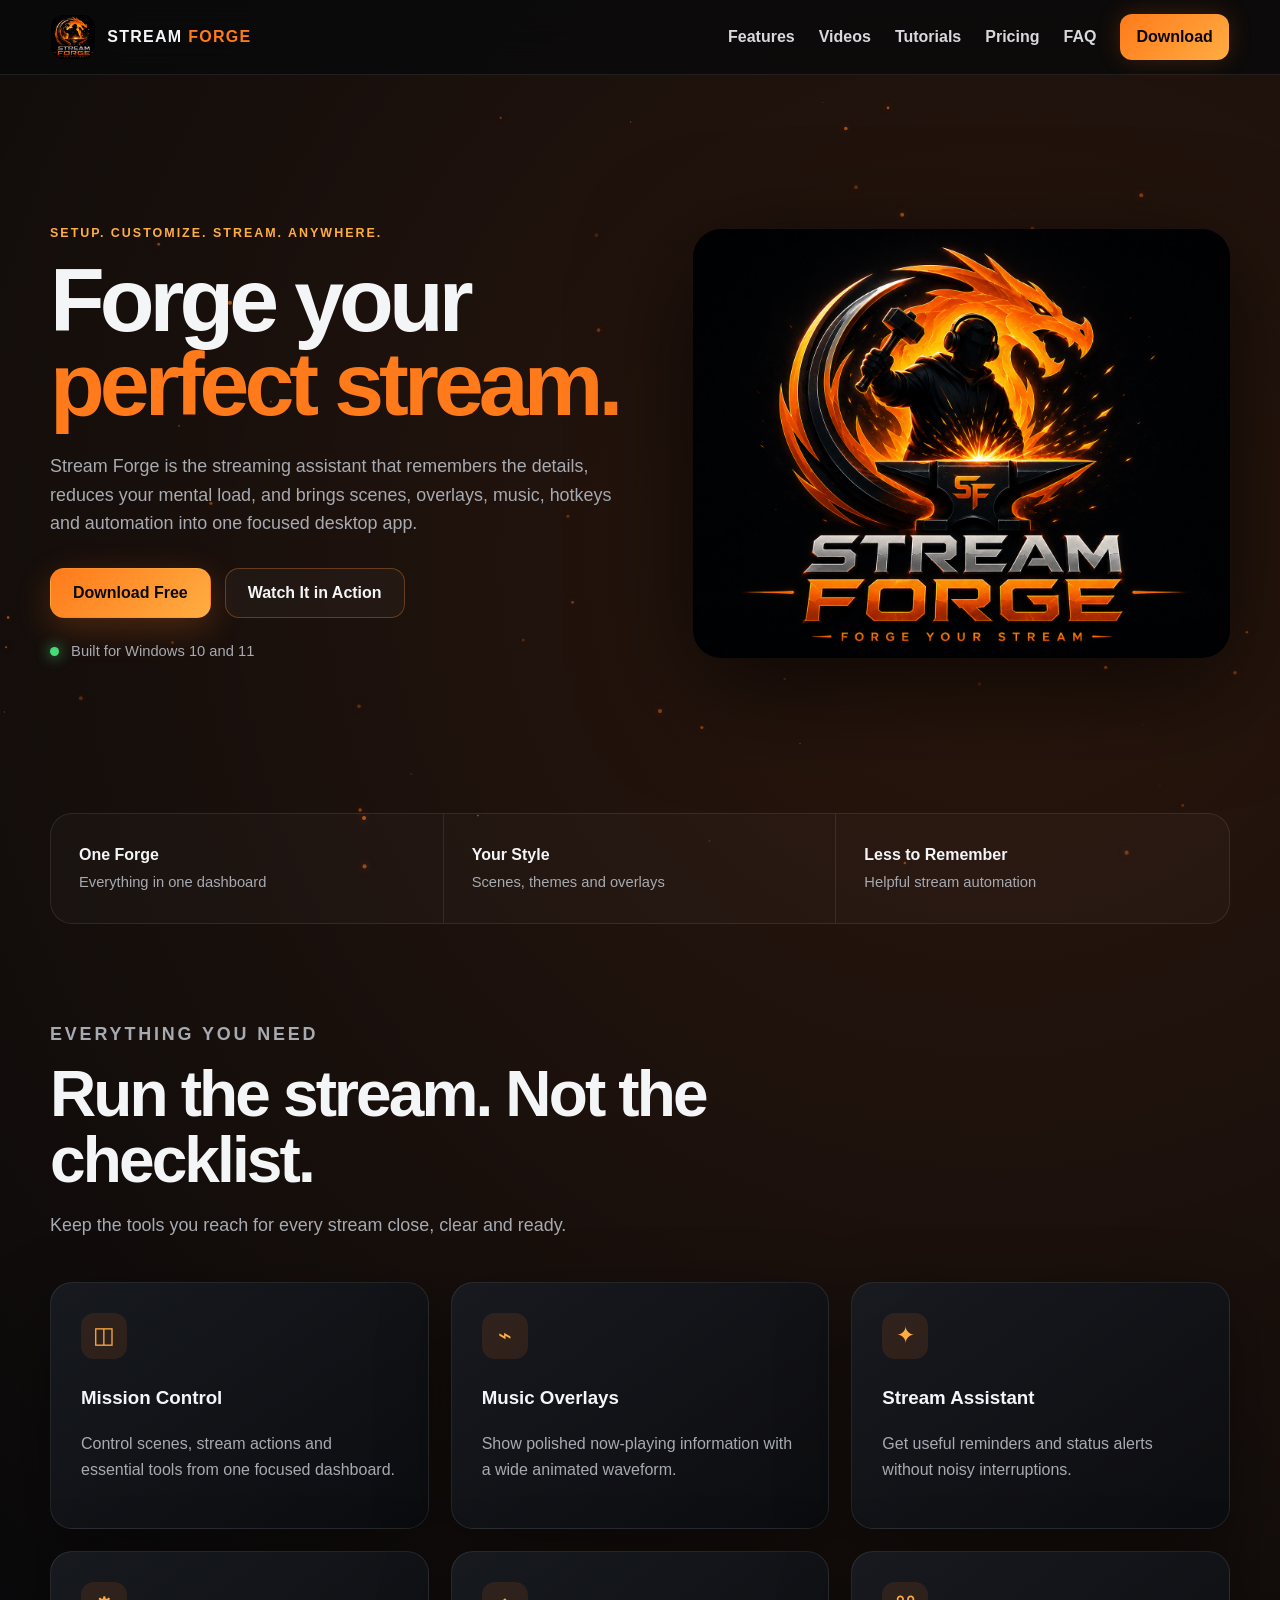
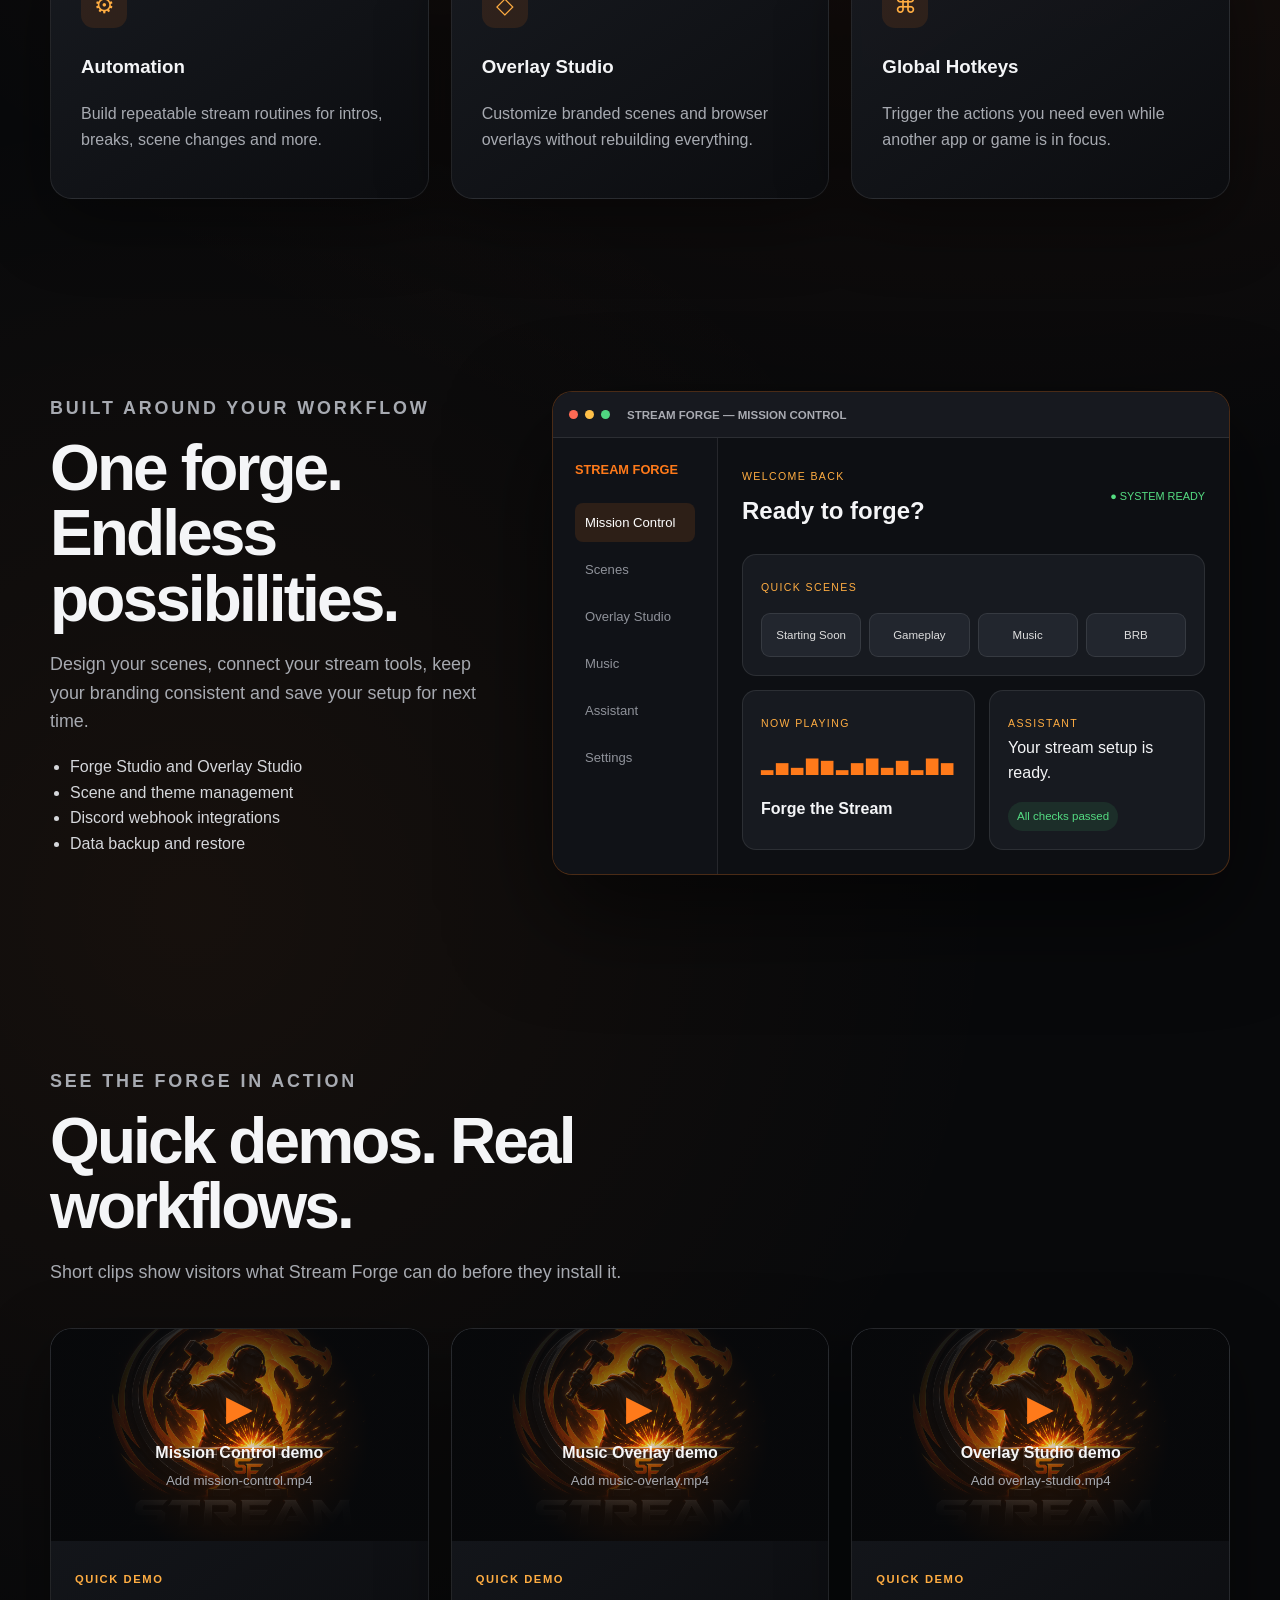
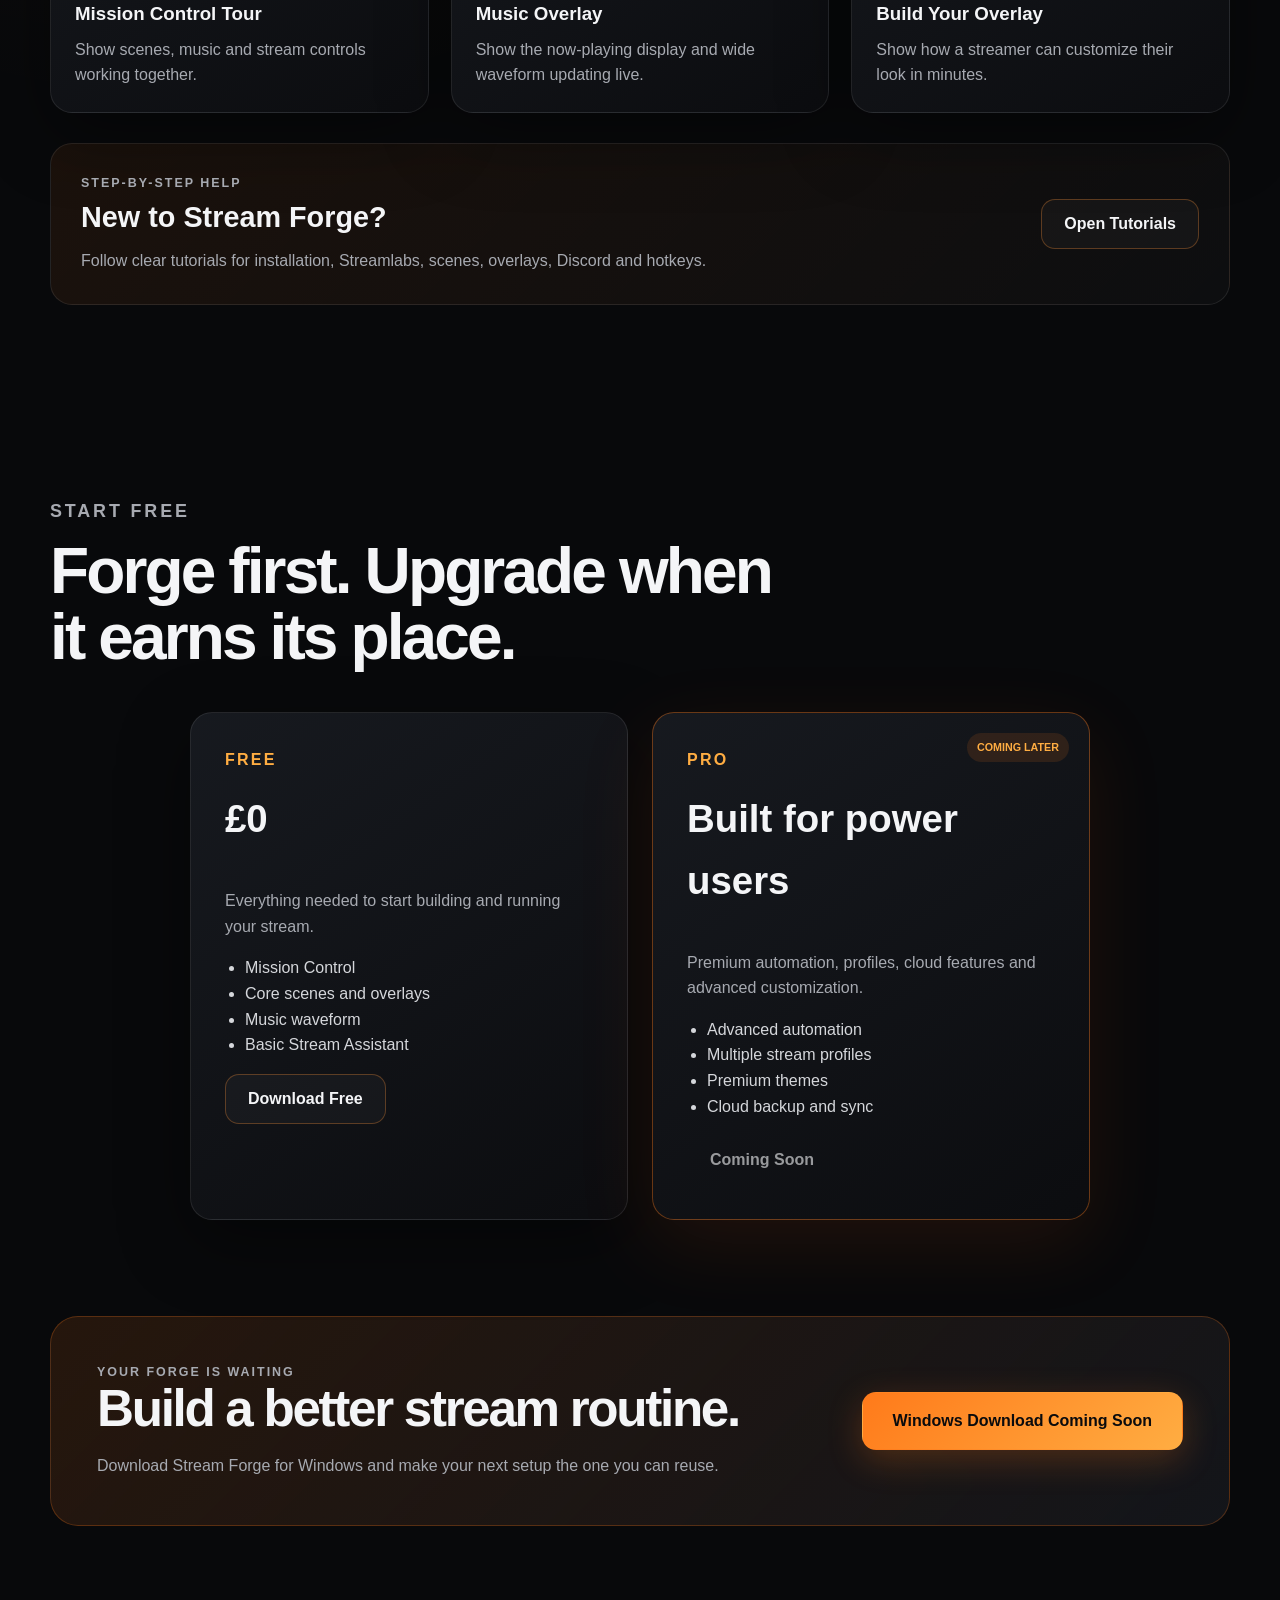
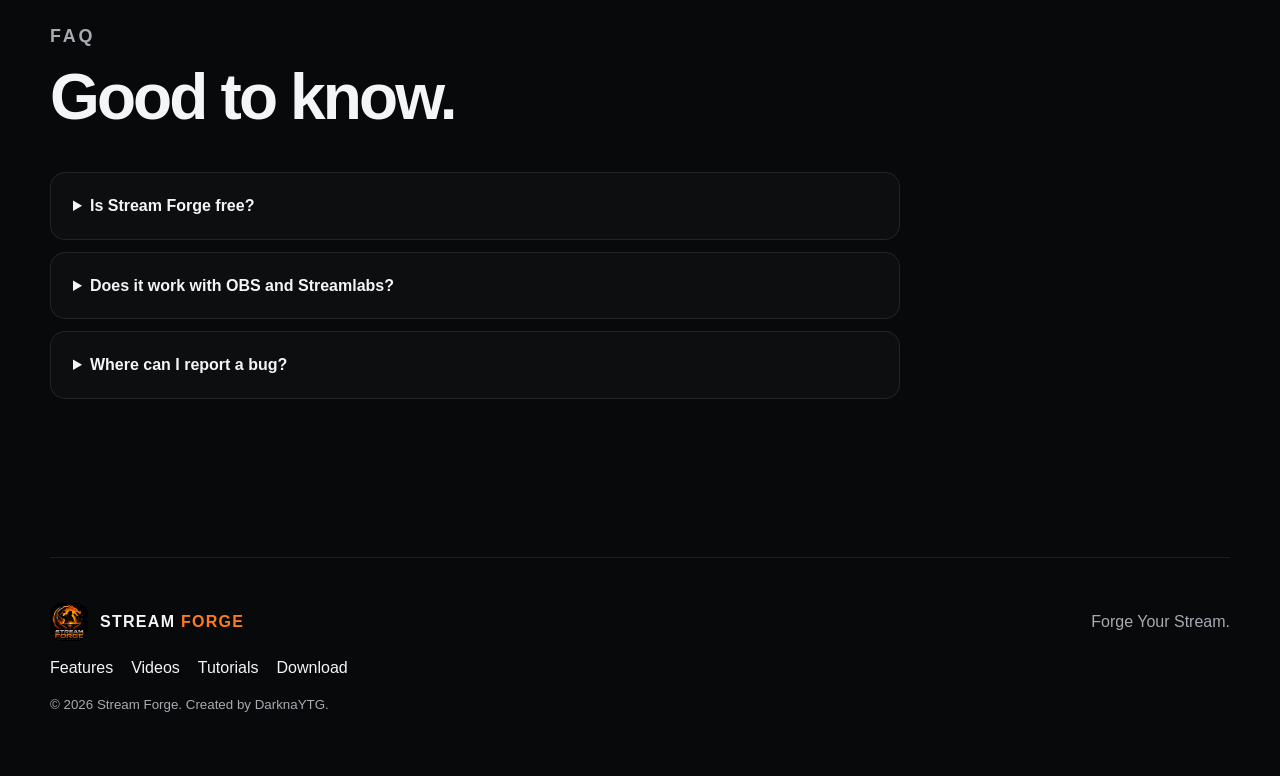
==== commit 2458658b: "et" ====
--- a/index.html
+++ b/index.html
@@ -1,256 +1,35 @@
 <!doctype html>
 <html lang="en">
 <head>
-  <meta charset="utf-8" />
-  <meta name="viewport" content="width=device-width, initial-scale=1" />
-  <meta name="theme-color" content="#09090b" />
-  <meta name="description" content="Stream Forge helps streamers build, customise and automate their live stream from one focused desktop app." />
-  <meta property="og:title" content="Stream Forge — Forge Your Stream" />
-  <meta property="og:description" content="Setup. Customize. Stream. Anywhere." />
-  <meta property="og:type" content="website" />
-  <meta property="og:url" content="https://forgeyourstream.com/" />
-  <meta property="og:image" content="https://forgeyourstream.com/assets/stream-forge-logo.png" />
+  <meta charset="utf-8">
+  <meta name="viewport" content="width=device-width, initial-scale=1">
+  <meta name="theme-color" content="#08090b">
+  <meta name="description" content="Stream Forge helps streamers build, customize and automate their live stream from one powerful Windows app.">
+  <meta property="og:title" content="Stream Forge — Forge Your Stream">
+  <meta property="og:description" content="The streaming assistant that remembers, so you don't have to.">
+  <meta property="og:type" content="website">
+  <meta property="og:url" content="https://forgeyourstream.com/">
+  <meta property="og:image" content="https://forgeyourstream.com/assets/stream-forge-logo.png">
   <title>Stream Forge — Forge Your Stream</title>
-  <link rel="icon" href="assets/stream-forge-logo.png" />
-
-  <style>
-    :root {
-      --bg: #09090b;
-      --panel: #121216;
-      --panel-2: #18181d;
-      --text: #f7f7f8;
-      --muted: #aaaab2;
-      --ember: #ff7926;
-      --ember-2: #ffad45;
-      --line: rgba(255, 132, 48, 0.18);
-      --shadow: 0 24px 70px rgba(0, 0, 0, 0.38);
-      --radius: 22px;
-      --max: 1180px;
-    }
-
-    * { box-sizing: border-box; }
-    html { scroll-behavior: smooth; }
-    body {
-      margin: 0;
-      color: var(--text);
-      background:
-        radial-gradient(circle at 80% 8%, rgba(255, 98, 20, 0.14), transparent 28rem),
-        radial-gradient(circle at 15% 45%, rgba(255, 132, 48, 0.08), transparent 24rem),
-        var(--bg);
-      font-family: Inter, ui-sans-serif, system-ui, -apple-system, BlinkMacSystemFont, "Segoe UI", sans-serif;
-      line-height: 1.6;
-      overflow-x: hidden;
-    }
-
-    a { color: inherit; text-decoration: none; }
-    img, video { max-width: 100%; }
-    button, a { -webkit-tap-highlight-color: transparent; }
-
-    #embers {
-      position: fixed;
-      inset: 0;
-      width: 100%;
-      height: 100%;
-      pointer-events: none;
-      opacity: 0.65;
-      z-index: -1;
-    }
-
-    .wrap { width: min(var(--max), calc(100% - 40px)); margin: 0 auto; }
-    .section { padding: 100px 0; }
-    .alt { background: linear-gradient(180deg, rgba(255,255,255,0.018), rgba(255,255,255,0)); }
-
-    .site-header {
-      position: sticky;
-      top: 0;
-      z-index: 50;
-      display: flex;
-      justify-content: space-between;
-      align-items: center;
-      min-height: 74px;
-      padding: 0 max(22px, calc((100vw - var(--max)) / 2));
-      border-bottom: 1px solid rgba(255,255,255,0.06);
-      background: rgba(9,9,11,0.84);
-      backdrop-filter: blur(18px);
-    }
-
-    .brand { display: inline-flex; align-items: center; gap: 12px; font-weight: 900; letter-spacing: 0.06em; }
-    .brand img { width: 46px; height: 46px; object-fit: contain; border-radius: 12px; }
-    .brand strong { color: var(--ember); }
-
-    nav { display: flex; align-items: center; gap: 28px; }
-    nav a { color: #d8d8dc; font-size: 0.95rem; }
-    nav a:hover { color: white; }
-    .nav-cta { padding: 10px 17px; border: 1px solid rgba(255,121,38,.42); border-radius: 999px; color: white; background: rgba(255,121,38,.09); }
-
-    .menu-toggle {
-      display: none;
-      border: 1px solid var(--line);
-      border-radius: 12px;
-      background: var(--panel);
-      color: white;
-      padding: 9px 12px;
-    }
-
-    .hero { min-height: 760px; display: grid; place-items: center; padding: 90px 0 70px; }
-    .hero-grid { display: grid; grid-template-columns: 1.05fr .95fr; gap: 64px; align-items: center; }
-    .eyebrow { color: var(--ember-2); font-size: .78rem; font-weight: 800; letter-spacing: .16em; text-transform: uppercase; }
-    h1, h2, h3 { margin-top: 0; line-height: 1.08; }
-    h1 { font-size: clamp(3.3rem, 7vw, 6.6rem); letter-spacing: -.055em; margin-bottom: 25px; }
-    h1 span, h2 span { color: var(--ember); }
-    .lead { max-width: 720px; color: #c2c2c9; font-size: clamp(1.08rem, 2vw, 1.3rem); }
-    .hero-actions { display: flex; flex-wrap: wrap; gap: 14px; margin: 32px 0 24px; }
-    .button {
-      display: inline-flex;
-      align-items: center;
-      justify-content: center;
-      min-height: 52px;
-      padding: 0 22px;
-      border-radius: 14px;
-      border: 1px solid transparent;
-      font-weight: 800;
-      transition: transform .2s ease, box-shadow .2s ease, border-color .2s ease;
-    }
-    .button:hover { transform: translateY(-2px); }
-    .primary { background: linear-gradient(135deg, var(--ember), #ff4f16); box-shadow: 0 12px 34px rgba(255,86,20,.27); }
-    .secondary { border-color: rgba(255,255,255,.12); background: rgba(255,255,255,.035); }
-    .platform-note { color: var(--muted); font-size: .92rem; }
-    .platform-note span { display: inline-block; width: 8px; height: 8px; margin-right: 8px; border-radius: 50%; background: #48d287; box-shadow: 0 0 16px #48d287; }
-
-    .hero-art { position: relative; display: grid; place-items: center; min-height: 520px; }
-    .hero-art img { position: relative; z-index: 2; width: min(100%, 560px); filter: drop-shadow(0 25px 55px rgba(0,0,0,.45)); }
-    .hero-art::before { content: ""; position: absolute; width: 78%; aspect-ratio: 1; border-radius: 50%; background: radial-gradient(circle, rgba(255,104,26,.28), rgba(255,104,26,.07) 42%, transparent 70%); filter: blur(8px); }
-
-    .trust-strip { display: grid; grid-template-columns: repeat(3, 1fr); gap: 1px; border-block: 1px solid rgba(255,255,255,.07); background: rgba(255,255,255,.05); }
-    .trust-strip div { padding: 28px 20px; text-align: center; background: #0e0e11; }
-    .trust-strip strong, .trust-strip span { display: block; }
-    .trust-strip span { color: var(--muted); font-size: .9rem; margin-top: 4px; }
-
-    .section-heading { max-width: 760px; margin-bottom: 42px; }
-    .section-heading h2 { font-size: clamp(2.25rem, 4.5vw, 4.2rem); letter-spacing: -.04em; margin-bottom: 14px; }
-    .section-heading p { color: var(--muted); font-size: 1.08rem; }
-
-    .feature-grid { display: grid; grid-template-columns: repeat(3, 1fr); gap: 20px; }
-    .card, .price-card, .video-card {
-      border: 1px solid rgba(255,255,255,.075);
-      border-radius: var(--radius);
-      background: linear-gradient(145deg, rgba(27,27,32,.94), rgba(13,13,16,.98));
-      box-shadow: var(--shadow);
-    }
-    .card { padding: 28px; min-height: 230px; }
-    .card .icon { display: grid; place-items: center; width: 48px; height: 48px; margin-bottom: 22px; border-radius: 14px; background: rgba(255,121,38,.1); color: var(--ember); font-size: 1.5rem; }
-    .card h3 { margin-bottom: 9px; font-size: 1.25rem; }
-    .card p { color: var(--muted); margin: 0; }
-
-    .showcase { display: grid; grid-template-columns: .8fr 1.2fr; gap: 50px; align-items: center; }
-    .showcase ul { padding-left: 20px; color: #ccccd2; }
-    .app-window { overflow: hidden; border: 1px solid rgba(255,122,38,.19); border-radius: 22px; background: #0c0c0f; box-shadow: 0 35px 80px rgba(0,0,0,.45); }
-    .window-bar { display: flex; align-items: center; gap: 8px; min-height: 48px; padding: 0 16px; border-bottom: 1px solid rgba(255,255,255,.06); color: var(--muted); font-size: .75rem; }
-    .window-bar span { width: 10px; height: 10px; border-radius: 50%; background: #3b3b42; }
-    .window-bar b { margin-left: 10px; }
-    .window-body { display: grid; grid-template-columns: 190px 1fr; min-height: 410px; }
-    .window-body aside { padding: 22px 16px; border-right: 1px solid rgba(255,255,255,.06); background: #0a0a0d; }
-    .window-body aside strong { display: block; color: var(--ember); margin-bottom: 20px; }
-    .window-body aside a { display: block; padding: 10px 12px; margin: 4px 0; border-radius: 10px; color: #aaaab2; }
-    .window-body aside .active { color: white; background: rgba(255,121,38,.12); }
-    .dashboard { padding: 24px; }
-    .dash-head { display: flex; justify-content: space-between; align-items: center; }
-    .dash-head small, .dash-card small { color: var(--ember-2); letter-spacing: .12em; }
-    .status, .pill { color: #79e1a4; font-size: .78rem; }
-    .dash-grid { display: grid; grid-template-columns: 1fr 1fr; gap: 16px; margin-top: 22px; }
-    .dash-card { padding: 18px; border-radius: 16px; border: 1px solid rgba(255,255,255,.06); background: #141419; }
-    .dash-card.wide { grid-column: 1 / -1; }
-    .scene-row { display: grid; grid-template-columns: repeat(4,1fr); gap: 8px; margin-top: 13px; }
-    .scene-row button { padding: 11px 8px; border: 1px solid rgba(255,255,255,.07); border-radius: 10px; background: #1d1d23; color: white; }
-    .wave { margin: 20px 0; color: var(--ember); letter-spacing: .14em; }
-
-    .video-grid { display: grid; grid-template-columns: repeat(3, 1fr); gap: 22px; }
-    .video-card { overflow: hidden; }
-    .video-frame { position: relative; aspect-ratio: 16/9; background: #060608; overflow: hidden; }
-    .video-frame video { display: block; width: 100%; height: 100%; object-fit: cover; }
-    .video-frame::after { content: ""; position: absolute; inset: 0; pointer-events: none; box-shadow: inset 0 0 0 1px rgba(255,255,255,.04); }
-    .video-placeholder { display: grid; place-items: center; padding: 25px; text-align: center; background: radial-gradient(circle, rgba(255,107,29,.18), transparent 58%), #08080a; }
-    .video-placeholder span { display: block; color: var(--ember); font-size: 2.5rem; }
-    .video-placeholder strong { display: block; margin-top: 10px; }
-    .video-placeholder p { margin: 6px 0 0; color: var(--muted); }
-    .video-copy { padding: 22px; }
-    .video-copy h3 { margin: 7px 0 9px; }
-    .video-copy p { color: var(--muted); margin: 0; }
-    .video-label { color: var(--ember-2); font-size: .72rem; font-weight: 900; letter-spacing: .13em; }
-
-    .steps { display: grid; grid-template-columns: repeat(4,1fr); gap: 18px; counter-reset: step; }
-    .step { position: relative; padding: 28px; border-left: 1px solid var(--line); }
-    .step::before { counter-increment: step; content: "0" counter(step); display: block; color: var(--ember); font-weight: 900; margin-bottom: 20px; }
-    .step p { color: var(--muted); }
-
-    .price-grid { display: grid; grid-template-columns: repeat(2, 1fr); gap: 24px; max-width: 900px; }
-    .price-card { position: relative; padding: 34px; }
-    .price-card.featured { border-color: rgba(255,121,38,.33); }
-    .tier { color: var(--ember-2); font-weight: 900; letter-spacing: .14em; }
-    .price-card h3 { font-size: 2rem; }
-    .price-card li, .price-card p { color: var(--muted); }
-    .coming { position: absolute; top: 18px; right: 18px; padding: 6px 10px; border-radius: 99px; background: rgba(255,121,38,.1); color: var(--ember); font-size: .7rem; font-weight: 900; }
-    .disabled { opacity: .5; pointer-events: none; }
-
-    .download { display: flex; justify-content: space-between; align-items: center; gap: 30px; padding: 44px; border: 1px solid rgba(255,121,38,.2); border-radius: 26px; background: radial-gradient(circle at 85% 20%, rgba(255,100,20,.18), transparent 40%), #111115; }
-    .download h2 { margin-bottom: 10px; font-size: clamp(2rem, 4vw, 3.4rem); }
-    .download p { color: var(--muted); }
-
-    .faq details { max-width: 850px; padding: 22px 0; border-bottom: 1px solid rgba(255,255,255,.08); }
-    .faq summary { cursor: pointer; font-weight: 800; }
-    .faq details p { color: var(--muted); }
-
-    footer { padding: 48px max(20px, calc((100vw - var(--max)) / 2)); border-top: 1px solid rgba(255,255,255,.07); color: var(--muted); }
-    .footer-top { display: flex; justify-content: space-between; gap: 30px; align-items: center; }
-    .footer-links { display: flex; gap: 22px; }
-    footer small { display: block; margin-top: 26px; }
-
-    .reveal { opacity: 0; transform: translateY(20px); transition: opacity .7s ease, transform .7s ease; }
-    .reveal.visible { opacity: 1; transform: none; }
-
-    @media (max-width: 950px) {
-      .hero-grid, .showcase { grid-template-columns: 1fr; }
-      .hero-art { min-height: auto; }
-      .feature-grid, .video-grid { grid-template-columns: 1fr 1fr; }
-      .steps { grid-template-columns: 1fr 1fr; }
-      .download { align-items: flex-start; flex-direction: column; }
-    }
-
-    @media (max-width: 720px) {
-      .site-header { min-height: 68px; }
-      .menu-toggle { display: block; }
-      nav { display: none; position: absolute; top: 68px; left: 16px; right: 16px; flex-direction: column; align-items: stretch; gap: 8px; padding: 16px; border: 1px solid rgba(255,255,255,.08); border-radius: 16px; background: #111115; box-shadow: var(--shadow); }
-      nav.open { display: flex; }
-      nav a { padding: 10px; }
-      .hero { min-height: auto; padding-top: 70px; }
-      .hero-grid { gap: 15px; }
-      .trust-strip, .feature-grid, .video-grid, .steps, .price-grid { grid-template-columns: 1fr; }
-      .window-body { grid-template-columns: 1fr; }
-      .window-body aside { display: none; }
-      .scene-row { grid-template-columns: 1fr 1fr; }
-      .dash-grid { grid-template-columns: 1fr; }
-      .dash-card.wide { grid-column: auto; }
-      .footer-top { align-items: flex-start; flex-direction: column; }
-      .footer-links { flex-wrap: wrap; }
-      .section { padding: 74px 0; }
-    }
-  </style>
+  <link rel="icon" href="assets/stream-forge-logo.png">
+  <link rel="stylesheet" href="styles.css">
+  <script defer src="script.js"></script>
 </head>
 <body>
   <canvas id="embers" aria-hidden="true"></canvas>
 
   <header class="site-header">
     <a class="brand" href="#top" aria-label="Stream Forge home">
-      <img src="assets/stream-forge-logo.png" alt="" />
+      <img src="assets/stream-forge-logo.png" alt="">
       <span>STREAM <strong>FORGE</strong></span>
     </a>
 
-    <button class="menu-toggle" type="button" aria-expanded="false" aria-controls="main-nav">Menu</button>
+    <button class="menu-toggle" aria-expanded="false" aria-controls="main-nav">Menu</button>
 
     <nav id="main-nav" aria-label="Main navigation">
       <a href="#features">Features</a>
-      <a href="#showcase">Showcase</a>
       <a href="#videos">Videos</a>
+      <a href="tutorials.html">Tutorials</a>
       <a href="#pricing">Pricing</a>
       <a href="#faq">FAQ</a>
       <a class="nav-cta" href="#download">Download</a>
@@ -258,22 +37,26 @@
   </header>
 
   <main id="top">
-    <section class="hero">
-      <div class="wrap hero-grid">
-        <div class="reveal">
-          <p class="eyebrow">Setup. Customize. Stream. Anywhere.</p>
-          <h1>Forge your <span>perfect stream.</span></h1>
-          <p class="lead">Stream Forge is the streaming assistant that remembers the details, reduces your mental load, and puts scenes, overlays, music and automation in one focused workspace.</p>
-          <div class="hero-actions">
-            <a class="button primary" href="#download">Download Free</a>
-            <a class="button secondary" href="#videos">See It in Action</a>
-          </div>
-          <div class="platform-note"><span></span> Built for Windows 10 and 11</div>
+    <section class="hero section">
+      <div class="hero-copy reveal">
+        <p class="eyebrow">Setup. Customize. Stream. Anywhere.</p>
+        <h1>Forge your <span>perfect stream.</span></h1>
+        <p class="lead">
+          Stream Forge is the streaming assistant that remembers the details,
+          reduces your mental load, and brings scenes, overlays, music,
+          hotkeys and automation into one focused desktop app.
+        </p>
+        <div class="hero-actions">
+          <a class="button primary spark-button" href="#download">Download Free</a>
+          <a class="button secondary" href="#videos">Watch It in Action</a>
         </div>
-
-        <div class="hero-art reveal">
-          <img src="assets/stream-forge-logo.png" alt="Stream Forge dragon, blacksmith and anvil artwork" />
-        </div>
+        <div class="platform-note"><span></span> Built for Windows 10 and 11</div>
+      </div>
+
+      <div class="hero-art reveal">
+        <div class="hero-ring"></div>
+        <div class="glow"></div>
+        <img src="assets/stream-forge-logo.png" alt="Stream Forge dragon, blacksmith and anvil artwork">
       </div>
     </section>
 
@@ -284,251 +67,151 @@
     </section>
 
     <section id="features" class="section">
-      <div class="wrap">
-        <div class="section-heading reveal">
-          <p class="eyebrow">Everything you need</p>
-          <h2>Run the stream. <span>Not the checklist.</span></h2>
-          <p>Stream Forge keeps the tools you reach for every stream close, clear and ready.</p>
+      <div class="section-heading reveal">
+        <p class="eyebrow">Everything you need</p>
+        <h2>Run the stream. Not the checklist.</h2>
+        <p>Keep the tools you reach for every stream close, clear and ready.</p>
+      </div>
+
+      <div class="feature-grid">
+        <article class="card reveal"><span class="icon">◫</span><h3>Mission Control</h3><p>Control scenes, stream actions and essential tools from one focused dashboard.</p></article>
+        <article class="card reveal"><span class="icon">⌁</span><h3>Music Overlays</h3><p>Show polished now-playing information with a wide animated waveform.</p></article>
+        <article class="card reveal"><span class="icon">✦</span><h3>Stream Assistant</h3><p>Get useful reminders and status alerts without noisy interruptions.</p></article>
+        <article class="card reveal"><span class="icon">⚙</span><h3>Automation</h3><p>Build repeatable stream routines for intros, breaks, scene changes and more.</p></article>
+        <article class="card reveal"><span class="icon">◇</span><h3>Overlay Studio</h3><p>Customize branded scenes and browser overlays without rebuilding everything.</p></article>
+        <article class="card reveal"><span class="icon">⌘</span><h3>Global Hotkeys</h3><p>Trigger the actions you need even while another app or game is in focus.</p></article>
+      </div>
+    </section>
+
+    <section class="section showcase">
+      <div class="showcase-copy reveal">
+        <p class="eyebrow">Built around your workflow</p>
+        <h2>One forge. Endless possibilities.</h2>
+        <p>Design your scenes, connect your stream tools, keep your branding consistent and save your setup for next time.</p>
+        <ul>
+          <li>Forge Studio and Overlay Studio</li>
+          <li>Scene and theme management</li>
+          <li>Discord webhook integrations</li>
+          <li>Data backup and restore</li>
+        </ul>
+      </div>
+
+      <div class="app-window reveal" aria-label="Stream Forge interface concept">
+        <div class="window-bar"><span></span><span></span><span></span><b>STREAM FORGE — MISSION CONTROL</b></div>
+        <div class="window-body">
+          <aside>
+            <strong>STREAM FORGE</strong>
+            <a class="active">Mission Control</a><a>Scenes</a><a>Overlay Studio</a><a>Music</a><a>Assistant</a><a>Settings</a>
+          </aside>
+          <div class="dashboard">
+            <div class="dash-head">
+              <div><small>WELCOME BACK</small><h3>Ready to forge?</h3></div>
+              <span class="status">● SYSTEM READY</span>
+            </div>
+            <div class="dash-grid">
+              <div class="dash-card wide">
+                <small>QUICK SCENES</small>
+                <div class="scene-row"><button>Starting Soon</button><button>Gameplay</button><button>Music</button><button>BRB</button></div>
+              </div>
+              <div class="dash-card"><small>NOW PLAYING</small><div class="wave">▂▅▃▇▆▂▅▇▃▆▂▇▅</div><b>Forge the Stream</b></div>
+              <div class="dash-card"><small>ASSISTANT</small><p>Your stream setup is ready.</p><span class="pill">All checks passed</span></div>
+            </div>
+          </div>
         </div>
-
-        <div class="feature-grid">
-          <article class="card reveal"><span class="icon">◫</span><h3>Mission Control</h3><p>Control scenes, stream actions and essential tools from one focused dashboard.</p></article>
-          <article class="card reveal"><span class="icon">⌁</span><h3>Music Overlays</h3><p>Show polished now-playing information with a wide animated waveform.</p></article>
-          <article class="card reveal"><span class="icon">✦</span><h3>Stream Assistant</h3><p>Get useful reminders and status alerts without noisy interruptions.</p></article>
-          <article class="card reveal"><span class="icon">⚙</span><h3>Automation</h3><p>Build repeatable routines for intros, breaks, scene changes and more.</p></article>
-          <article class="card reveal"><span class="icon">◇</span><h3>Overlay Studio</h3><p>Customise branded scenes and browser overlays without rebuilding everything.</p></article>
-          <article class="card reveal"><span class="icon">⌘</span><h3>Global Hotkeys</h3><p>Trigger important actions even while another app or game is in focus.</p></article>
-        </div>
-      </div>
-    </section>
-
-    <section id="showcase" class="section alt">
-      <div class="wrap showcase">
-        <div class="reveal">
-          <p class="eyebrow">Built around your workflow</p>
-          <h2>One forge. <span>Endless possibilities.</span></h2>
-          <p class="lead">Design your scenes, connect your stream tools, keep your branding consistent and save your setup for next time.</p>
-          <ul>
-            <li>Forge Studio and Overlay Studio</li>
-            <li>Scene and theme management</li>
-            <li>Discord webhook integrations</li>
-            <li>Data backup and restore</li>
-          </ul>
-        </div>
-
-        <div class="app-window reveal" aria-label="Stream Forge interface preview">
-          <div class="window-bar"><span></span><span></span><span></span><b>STREAM FORGE — MISSION CONTROL</b></div>
-          <div class="window-body">
-            <aside>
-              <strong>STREAM FORGE</strong>
-              <a class="active">Mission Control</a><a>Scenes</a><a>Overlay Studio</a><a>Music</a><a>Assistant</a><a>Settings</a>
-            </aside>
-            <div class="dashboard">
-              <div class="dash-head"><div><small>WELCOME BACK</small><h3>Ready to forge?</h3></div><span class="status">● SYSTEM READY</span></div>
-              <div class="dash-grid">
-                <div class="dash-card wide"><small>QUICK SCENES</small><div class="scene-row"><button>Starting Soon</button><button>Gameplay</button><button>Music</button><button>BRB</button></div></div>
-                <div class="dash-card"><small>NOW PLAYING</small><div class="wave">▂▅▃▇▆▂▅▇▃▆▂▇▅</div><b>Forge the Stream</b></div>
-                <div class="dash-card"><small>ASSISTANT</small><p>Your stream setup is ready.</p><span class="pill">All checks passed</span></div>
-              </div>
-            </div>
-          </div>
-        </div>
-      </div>
-    </section>
-
-    <section id="videos" class="section">
-      <div class="wrap">
-        <div class="section-heading reveal">
-          <p class="eyebrow">See the forge in action</p>
-          <h2>Quick demos. <span>Clear tutorials.</span></h2>
-          <p>Show visitors what Stream Forge can do before they download it, then help them get set up step by step.</p>
-        </div>
-
-        <div class="video-grid">
-          <article class="video-card reveal">
-            <div class="video-frame">
-              <video controls muted playsinline preload="metadata" poster="assets/stream-forge-logo.png">
-                <source src="assets/videos/mission-control.mp4" type="video/mp4" />
-                Your browser does not support HTML video.
-              </video>
-            </div>
-            <div class="video-copy">
-              <span class="video-label">QUICK DEMO</span>
-              <h3>Mission Control Tour</h3>
-              <p>See scenes, music and essential stream controls working together.</p>
-            </div>
-          </article>
-
-          <article class="video-card reveal">
-            <div class="video-frame">
-              <video controls muted playsinline preload="metadata" poster="assets/stream-forge-logo.png">
-                <source src="assets/videos/music-overlay.mp4" type="video/mp4" />
-                Your browser does not support HTML video.
-              </video>
-            </div>
-            <div class="video-copy">
-              <span class="video-label">QUICK DEMO</span>
-              <h3>Music Overlay Demo</h3>
-              <p>Watch the now-playing display and wide waveform update live.</p>
-            </div>
-          </article>
-
-          <article class="video-card reveal">
-            <div class="video-frame video-placeholder">
-              <div>
-                <span>▶</span>
-                <strong>Setup tutorials coming soon</strong>
-                <p>Installation, Streamlabs, overlays, Discord and hotkeys.</p>
-              </div>
-            </div>
-            <div class="video-copy">
-              <span class="video-label">TUTORIALS</span>
-              <h3>Learn Stream Forge</h3>
-              <p>Step-by-step help for getting your first stream setup ready.</p>
-            </div>
-          </article>
-        </div>
-      </div>
-    </section>
-
-    <section class="section alt">
-      <div class="wrap">
-        <div class="section-heading reveal">
-          <p class="eyebrow">Get started</p>
-          <h2>From install to live in four steps.</h2>
-        </div>
-        <div class="steps">
-          <div class="step reveal"><h3>Download</h3><p>Get the latest Windows build from the official release page.</p></div>
-          <div class="step reveal"><h3>Connect</h3><p>Configure Streamlabs and any Discord webhooks you use.</p></div>
-          <div class="step reveal"><h3>Customise</h3><p>Add your streamer name, backgrounds, themes and overlays.</p></div>
-          <div class="step reveal"><h3>Go Live</h3><p>Open Mission Control and run your stream from the forge.</p></div>
-        </div>
-      </div>
-    </section>
-
-    <section id="pricing" class="section">
-      <div class="wrap">
-        <div class="section-heading reveal">
-          <p class="eyebrow">Start free</p>
-          <h2>Forge first. Upgrade when it earns its place.</h2>
-        </div>
-
-        <div class="price-grid">
-          <article class="price-card reveal">
-            <p class="tier">FREE</p>
-            <h3>£0</h3>
-            <p>Everything needed to start building and running your stream.</p>
-            <ul><li>Mission Control</li><li>Core scenes and overlays</li><li>Music waveform</li><li>Basic Stream Assistant</li></ul>
-            <a class="button secondary" href="#download">Download Free</a>
-          </article>
-
-          <article class="price-card featured reveal">
-            <div class="coming">COMING LATER</div>
-            <p class="tier">PRO</p>
-            <h3>Built for power users</h3>
-            <p>Premium automation, profiles, cloud features and advanced customisation.</p>
-            <ul><li>Advanced automation</li><li>Multiple stream profiles</li><li>Premium themes</li><li>Cloud backup and sync</li></ul>
-            <span class="button secondary disabled">Coming Soon</span>
-          </article>
-        </div>
-      </div>
-    </section>
-
-    <section id="download" class="section">
-      <div class="wrap download reveal">
-        <div>
-          <p class="eyebrow">Your forge is waiting</p>
-          <h2>Build a better stream routine.</h2>
-          <p>Download Stream Forge for Windows and make your next setup the one you can reuse.</p>
-        </div>
-        <a class="button primary" href="#" id="download-link" aria-label="Download Stream Forge for Windows">Windows Download Coming Soon</a>
-      </div>
+      </div>
+    </section>
+
+    <section id="videos" class="section videos-section">
+      <div class="section-heading reveal">
+        <p class="eyebrow">See the forge in action</p>
+        <h2>Quick demos. Real workflows.</h2>
+        <p>Short clips show visitors what Stream Forge can do before they install it.</p>
+      </div>
+
+      <div class="video-grid">
+        <article class="video-card reveal">
+          <div class="video-frame">
+            <video controls muted playsinline preload="metadata" poster="assets/stream-forge-logo.png">
+              <source src="assets/videos/mission-control.mp4" type="video/mp4">
+            </video>
+            <div class="video-fallback"><span>▶</span><strong>Mission Control demo</strong><small>Add mission-control.mp4</small></div>
+          </div>
+          <div class="video-copy"><span class="video-label">QUICK DEMO</span><h3>Mission Control Tour</h3><p>Show scenes, music and stream controls working together.</p></div>
+        </article>
+
+        <article class="video-card reveal">
+          <div class="video-frame">
+            <video controls muted playsinline preload="metadata" poster="assets/stream-forge-logo.png">
+              <source src="assets/videos/music-overlay.mp4" type="video/mp4">
+            </video>
+            <div class="video-fallback"><span>▶</span><strong>Music Overlay demo</strong><small>Add music-overlay.mp4</small></div>
+          </div>
+          <div class="video-copy"><span class="video-label">QUICK DEMO</span><h3>Music Overlay</h3><p>Show the now-playing display and wide waveform updating live.</p></div>
+        </article>
+
+        <article class="video-card reveal">
+          <div class="video-frame">
+            <video controls muted playsinline preload="metadata" poster="assets/stream-forge-logo.png">
+              <source src="assets/videos/overlay-studio.mp4" type="video/mp4">
+            </video>
+            <div class="video-fallback"><span>▶</span><strong>Overlay Studio demo</strong><small>Add overlay-studio.mp4</small></div>
+          </div>
+          <div class="video-copy"><span class="video-label">QUICK DEMO</span><h3>Build Your Overlay</h3><p>Show how a streamer can customize their look in minutes.</p></div>
+        </article>
+      </div>
+
+      <div class="tutorial-callout reveal">
+        <div><p class="eyebrow">Step-by-step help</p><h3>New to Stream Forge?</h3><p>Follow clear tutorials for installation, Streamlabs, scenes, overlays, Discord and hotkeys.</p></div>
+        <a class="button secondary" href="tutorials.html">Open Tutorials</a>
+      </div>
+    </section>
+
+    <section id="pricing" class="section pricing">
+      <div class="section-heading reveal">
+        <p class="eyebrow">Start free</p>
+        <h2>Forge first. Upgrade when it earns its place.</h2>
+      </div>
+
+      <div class="price-grid">
+        <article class="price-card reveal">
+          <p class="tier">FREE</p><h3>£0</h3>
+          <p>Everything needed to start building and running your stream.</p>
+          <ul><li>Mission Control</li><li>Core scenes and overlays</li><li>Music waveform</li><li>Basic Stream Assistant</li></ul>
+          <a class="button secondary" href="#download">Download Free</a>
+        </article>
+
+        <article class="price-card featured reveal">
+          <div class="coming">COMING LATER</div>
+          <p class="tier">PRO</p><h3>Built for power users</h3>
+          <p>Premium automation, profiles, cloud features and advanced customization.</p>
+          <ul><li>Advanced automation</li><li>Multiple stream profiles</li><li>Premium themes</li><li>Cloud backup and sync</li></ul>
+          <span class="button disabled">Coming Soon</span>
+        </article>
+      </div>
+    </section>
+
+    <section id="download" class="section download reveal">
+      <div>
+        <p class="eyebrow">Your forge is waiting</p>
+        <h2>Build a better stream routine.</h2>
+        <p>Download Stream Forge for Windows and make your next setup the one you can reuse.</p>
+      </div>
+      <a class="button primary large spark-button" href="#" id="download-link">Windows Download Coming Soon</a>
     </section>
 
     <section id="faq" class="section faq">
-      <div class="wrap">
-        <div class="section-heading reveal"><p class="eyebrow">FAQ</p><h2>Good to know.</h2></div>
-        <details class="reveal"><summary>Is Stream Forge free?</summary><p>Yes. The plan is to keep a useful free version available, with optional Pro features added later.</p></details>
-        <details class="reveal"><summary>Does it work with OBS and Streamlabs?</summary><p>Stream Forge is being built around modern streaming workflows. Supported integrations will be clearly listed as release testing is completed.</p></details>
-        <details class="reveal"><summary>Where can I report a bug?</summary><p>Bug reporting and support links will be added before the public release.</p></details>
-      </div>
+      <div class="section-heading reveal"><p class="eyebrow">FAQ</p><h2>Good to know.</h2></div>
+      <details class="reveal"><summary>Is Stream Forge free?</summary><p>Yes. The plan is to keep a useful free version available, with optional Pro features added later.</p></details>
+      <details class="reveal"><summary>Does it work with OBS and Streamlabs?</summary><p>Stream Forge is being built around modern streaming workflows. Supported integrations will be clearly listed as release testing is completed.</p></details>
+      <details class="reveal"><summary>Where can I report a bug?</summary><p>Link your GitHub Issues page here before the public release.</p></details>
     </section>
   </main>
 
   <footer>
-    <div class="footer-top">
-      <a class="brand" href="#top"><img src="assets/stream-forge-logo.png" alt="" /><span>STREAM <strong>FORGE</strong></span></a>
-      <div class="footer-links"><a href="#features">Features</a><a href="#videos">Videos</a><a href="#download">Download</a><a href="#faq">Support</a></div>
-    </div>
+    <a class="brand footer-brand" href="#top"><img src="assets/stream-forge-logo.png" alt=""><span>STREAM <strong>FORGE</strong></span></a>
+    <p>Forge Your Stream.</p>
+    <div><a href="#features">Features</a><a href="#videos">Videos</a><a href="tutorials.html">Tutorials</a><a href="#download">Download</a></div>
     <small>© <span id="year"></span> Stream Forge. Created by DarknaYTG.</small>
   </footer>
-
-  <script>
-    document.getElementById('year').textContent = new Date().getFullYear();
-
-    const menuButton = document.querySelector('.menu-toggle');
-    const nav = document.getElementById('main-nav');
-    menuButton.addEventListener('click', () => {
-      const open = nav.classList.toggle('open');
-      menuButton.setAttribute('aria-expanded', String(open));
-    });
-    nav.querySelectorAll('a').forEach(link => link.addEventListener('click', () => {
-      nav.classList.remove('open');
-      menuButton.setAttribute('aria-expanded', 'false');
-    }));
-
-    const observer = new IntersectionObserver(entries => {
-      entries.forEach(entry => {
-        if (entry.isIntersecting) {
-          entry.target.classList.add('visible');
-          observer.unobserve(entry.target);
-        }
-      });
-    }, { threshold: 0.12 });
-    document.querySelectorAll('.reveal').forEach(element => observer.observe(element));
-
-    const canvas = document.getElementById('embers');
-    const ctx = canvas.getContext('2d');
-    let embers = [];
-
-    function resizeCanvas() {
-      canvas.width = window.innerWidth * devicePixelRatio;
-      canvas.height = window.innerHeight * devicePixelRatio;
-      canvas.style.width = window.innerWidth + 'px';
-      canvas.style.height = window.innerHeight + 'px';
-      ctx.setTransform(devicePixelRatio, 0, 0, devicePixelRatio, 0, 0);
-      embers = Array.from({ length: Math.min(70, Math.floor(window.innerWidth / 18)) }, () => ({
-        x: Math.random() * window.innerWidth,
-        y: Math.random() * window.innerHeight,
-        r: Math.random() * 1.8 + 0.4,
-        speed: Math.random() * 0.55 + 0.15,
-        drift: (Math.random() - 0.5) * 0.25,
-        alpha: Math.random() * 0.55 + 0.15
-      }));
-    }
-
-    function drawEmbers() {
-      ctx.clearRect(0, 0, window.innerWidth, window.innerHeight);
-      for (const ember of embers) {
-        ember.y -= ember.speed;
-        ember.x += ember.drift;
-        if (ember.y < -10) {
-          ember.y = window.innerHeight + 10;
-          ember.x = Math.random() * window.innerWidth;
-        }
-        ctx.beginPath();
-        ctx.fillStyle = `rgba(255, 118, 34, ${ember.alpha})`;
-        ctx.shadowBlur = 10;
-        ctx.shadowColor = 'rgba(255, 92, 18, .65)';
-        ctx.arc(ember.x, ember.y, ember.r, 0, Math.PI * 2);
-        ctx.fill();
-      }
-      requestAnimationFrame(drawEmbers);
-    }
-
-    window.addEventListener('resize', resizeCanvas);
-    resizeCanvas();
-    drawEmbers();
-  </script>
 </body>
 </html>
--- a/styles.css
+++ b/styles.css
@@ -0,0 +1,115 @@
+
+:root{
+  --bg:#08090b;--panel:#111318;--panel2:#171a20;--text:#f4f5f7;--muted:#a7aab1;
+  --orange:#ff7a1a;--orange2:#ffad42;--line:rgba(255,255,255,.09);
+  --shadow:0 22px 70px rgba(0,0,0,.42);--radius:22px;
+}
+*{box-sizing:border-box}
+html{scroll-behavior:smooth}
+body{margin:0;background:
+  radial-gradient(circle at 78% 10%,rgba(255,105,24,.14),transparent 30%),
+  radial-gradient(circle at 15% 45%,rgba(255,133,42,.06),transparent 25%),
+  var(--bg);color:var(--text);font-family:Inter,Segoe UI,Arial,sans-serif;line-height:1.6}
+a{color:inherit;text-decoration:none}
+img{max-width:100%;display:block}
+button{font:inherit}
+#embers{position:fixed;inset:0;width:100%;height:100%;pointer-events:none;z-index:-1}
+.site-header{position:sticky;top:0;z-index:40;display:flex;align-items:center;justify-content:space-between;padding:14px clamp(18px,4vw,60px);background:rgba(8,9,11,.78);backdrop-filter:blur(18px);border-bottom:1px solid var(--line)}
+.brand{display:flex;align-items:center;gap:12px;font-weight:900;letter-spacing:.08em}
+.brand img{width:44px;height:44px;object-fit:cover;border-radius:12px}
+.brand strong{color:var(--orange)}
+.site-header nav{display:flex;gap:24px;align-items:center}
+.site-header nav a{color:#d8d9dd;font-weight:650}
+.site-header nav a:hover{color:#fff}
+.nav-cta{padding:10px 16px;border-radius:12px;background:linear-gradient(135deg,var(--orange),var(--orange2));color:#090909!important;box-shadow:0 0 25px rgba(255,122,26,.2)}
+.menu-toggle{display:none;background:none;color:#fff;border:1px solid var(--line);border-radius:10px;padding:8px 12px}
+.section{width:min(1180px,calc(100% - 36px));margin:auto;padding:96px 0}
+.hero{min-height:82vh;display:grid;grid-template-columns:1.05fr .95fr;gap:50px;align-items:center}
+.eyebrow{margin:0 0 14px;color:var(--orange2);font-size:.78rem;font-weight:850;letter-spacing:.16em;text-transform:uppercase}
+h1,h2,h3,p{margin-top:0}
+h1{font-size:clamp(3.3rem,7vw,6.8rem);line-height:.94;letter-spacing:-.055em;margin-bottom:26px}
+h1 span,h2 span{color:var(--orange)}
+h2{font-size:clamp(2.2rem,5vw,4.5rem);line-height:1.02;letter-spacing:-.045em;margin-bottom:18px}
+.lead,.section-heading p,.showcase-copy p,.page-hero p{color:var(--muted);font-size:1.12rem;max-width:720px}
+.hero-actions{display:flex;gap:14px;flex-wrap:wrap;margin:30px 0 22px}
+.button{display:inline-flex;align-items:center;justify-content:center;min-height:50px;padding:0 22px;border-radius:14px;font-weight:850;border:1px solid transparent;transition:.25s transform,.25s box-shadow,.25s border-color}
+.button:hover{transform:translateY(-2px)}
+.primary{background:linear-gradient(135deg,var(--orange),var(--orange2));color:#0b0b0d;box-shadow:0 10px 35px rgba(255,122,26,.24)}
+.secondary{border-color:rgba(255,145,55,.3);background:rgba(255,255,255,.03)}
+.large{min-height:58px;padding:0 30px}
+.disabled{opacity:.6;cursor:not-allowed}
+.platform-note{color:var(--muted);font-size:.92rem}
+.platform-note span{display:inline-block;width:9px;height:9px;margin-right:8px;border-radius:50%;background:#46db76;box-shadow:0 0 14px #46db76}
+.hero-art{position:relative}
+.hero-art img{position:relative;z-index:2;filter:drop-shadow(0 28px 55px rgba(0,0,0,.65));border-radius:28px}
+.glow{position:absolute;inset:12%;background:radial-gradient(circle,rgba(255,105,18,.4),transparent 68%);filter:blur(34px)}
+.hero-ring{position:absolute;inset:4%;border:1px solid rgba(255,133,42,.18);border-radius:50%;animation:spin 24s linear infinite}
+@keyframes spin{to{transform:rotate(360deg)}}
+.trust-strip{width:min(1180px,calc(100% - 36px));margin:0 auto;display:grid;grid-template-columns:repeat(3,1fr);border:1px solid var(--line);border-radius:var(--radius);overflow:hidden;background:rgba(255,255,255,.025)}
+.trust-strip div{padding:28px;border-right:1px solid var(--line)}
+.trust-strip div:last-child{border-right:0}
+.trust-strip strong,.trust-strip span{display:block}
+.trust-strip span{color:var(--muted);font-size:.92rem;margin-top:4px}
+.section-heading{max-width:760px;margin-bottom:42px}
+.feature-grid{display:grid;grid-template-columns:repeat(3,1fr);gap:22px}
+.card,.price-card,.video-card,.tutorial-card{border:1px solid var(--line);border-radius:var(--radius);background:linear-gradient(145deg,rgba(24,27,33,.94),rgba(12,13,16,.96));box-shadow:var(--shadow)}
+.card{padding:30px;min-height:220px}
+.card:hover,.video-card:hover,.tutorial-card:hover{border-color:rgba(255,122,26,.38);transform:translateY(-3px)}
+.card,.video-card,.tutorial-card{transition:.25s}
+.icon{display:grid;place-items:center;width:46px;height:46px;border-radius:13px;background:rgba(255,122,26,.11);color:var(--orange2);font-size:1.45rem;margin-bottom:24px}
+.card p,.price-card p,.tutorial-card p{color:var(--muted)}
+.showcase{display:grid;grid-template-columns:.8fr 1.2fr;gap:50px;align-items:center}
+.showcase-copy ul,.price-card ul{padding-left:20px;color:#d5d7db}
+.app-window{border:1px solid rgba(255,129,34,.25);border-radius:20px;overflow:hidden;background:#0d0f13;box-shadow:0 40px 100px rgba(0,0,0,.55)}
+.window-bar{height:46px;display:flex;align-items:center;gap:7px;padding:0 16px;background:#17191f;border-bottom:1px solid var(--line);font-size:.72rem;color:#a9abb2}
+.window-bar span{width:9px;height:9px;border-radius:50%;background:#ff6a54}
+.window-bar span:nth-child(2){background:#ffc048}.window-bar span:nth-child(3){background:#4fd681}.window-bar b{margin-left:10px}
+.window-body{display:grid;grid-template-columns:165px 1fr;min-height:410px}
+.window-body aside{padding:22px;background:#101217;border-right:1px solid var(--line);display:flex;flex-direction:column;gap:8px}
+.window-body aside strong{color:var(--orange);font-size:.8rem;margin-bottom:14px}
+.window-body aside a{padding:9px 10px;border-radius:8px;color:#8f929a;font-size:.82rem}
+.window-body aside .active{background:rgba(255,122,26,.12);color:#fff}
+.dashboard{padding:24px}
+.dash-head{display:flex;justify-content:space-between;align-items:center}
+.dash-head small,.dash-card small{color:var(--orange2);font-size:.66rem;letter-spacing:.13em}
+.dash-head h3{margin:4px 0 0;font-size:1.5rem}.status{font-size:.68rem;color:#55dd82}
+.dash-grid{display:grid;grid-template-columns:1fr 1fr;gap:14px;margin-top:24px}
+.dash-card{padding:18px;background:#171a20;border:1px solid var(--line);border-radius:14px}
+.dash-card.wide{grid-column:1/-1}.scene-row{display:grid;grid-template-columns:repeat(4,1fr);gap:8px;margin-top:14px}
+.scene-row button{padding:12px 7px;background:#22262e;border:1px solid var(--line);color:#ddd;border-radius:9px;font-size:.72rem}
+.wave{color:var(--orange);letter-spacing:3px;margin:18px 0}.pill{display:inline-block;padding:5px 9px;border-radius:99px;background:rgba(72,220,123,.1);color:#54dc82;font-size:.72rem}
+.video-grid{display:grid;grid-template-columns:repeat(3,1fr);gap:22px}
+.video-card{overflow:hidden}
+.video-frame{position:relative;aspect-ratio:16/9;background:#08090b;overflow:hidden}
+.video-frame video{width:100%;height:100%;display:block;object-fit:cover}
+.video-fallback{position:absolute;inset:0;display:grid;place-content:center;text-align:center;gap:4px;background:radial-gradient(circle,rgba(255,120,25,.16),rgba(8,9,11,.92) 60%);pointer-events:none}
+.video-frame video[src],.video-frame video:valid + .video-fallback{display:none}
+.video-fallback span{font-size:2.2rem;color:var(--orange)}
+.video-fallback small{color:var(--muted)}
+.video-copy{padding:24px}.video-label{color:var(--orange2);font-size:.7rem;font-weight:900;letter-spacing:.14em}
+.video-copy h3{margin:8px 0}.video-copy p{color:var(--muted);margin:0}
+.tutorial-callout{margin-top:30px;padding:30px;border:1px solid var(--line);border-radius:var(--radius);background:linear-gradient(135deg,rgba(255,122,26,.08),rgba(255,255,255,.025));display:flex;align-items:center;justify-content:space-between;gap:24px}
+.tutorial-callout h3{font-size:1.8rem;margin-bottom:8px}.tutorial-callout p{color:var(--muted);margin-bottom:0}
+.price-grid{display:grid;grid-template-columns:1fr 1fr;gap:24px;max-width:900px;margin:auto}
+.price-card{padding:34px;position:relative}.price-card.featured{border-color:rgba(255,122,26,.38);box-shadow:0 24px 80px rgba(255,100,20,.1)}
+.tier{color:var(--orange2)!important;font-weight:900;letter-spacing:.14em}.price-card h3{font-size:2.4rem}.coming{position:absolute;right:20px;top:20px;padding:6px 10px;border-radius:99px;background:rgba(255,122,26,.12);color:var(--orange2);font-size:.67rem;font-weight:900}
+.download{display:flex;justify-content:space-between;align-items:center;gap:30px;padding:46px;border:1px solid rgba(255,122,26,.25);border-radius:28px;background:linear-gradient(135deg,rgba(255,122,26,.12),rgba(20,22,27,.96))}
+.download h2{font-size:clamp(2rem,4vw,3.6rem)}.download p{color:var(--muted);margin-bottom:0}
+.faq details{max-width:850px;margin:12px 0;padding:20px 22px;border:1px solid var(--line);border-radius:15px;background:rgba(255,255,255,.025)}
+.faq summary{cursor:pointer;font-weight:800}.faq details p{color:var(--muted);margin:14px 0 0}
+footer{width:min(1180px,calc(100% - 36px));margin:50px auto 0;padding:45px 0 60px;border-top:1px solid var(--line);display:grid;grid-template-columns:1fr auto;gap:14px;align-items:center}
+footer p,footer small{color:var(--muted);margin:0}.footer-brand img{width:38px;height:38px}footer div{display:flex;gap:18px}footer small{grid-column:1/-1}
+.reveal{opacity:0;transform:translateY(24px);transition:.75s ease}.reveal.visible{opacity:1;transform:none}
+.subpage{min-height:70vh}.page-hero{padding-bottom:35px}.page-hero h1{font-size:clamp(3rem,7vw,6rem)}
+.tutorial-grid{padding-top:20px;display:grid;grid-template-columns:repeat(2,1fr);gap:22px}.tutorial-card{padding:30px}.tutorial-card>span{color:var(--orange);font-weight:900}.tutorial-card a{display:inline-block;margin-top:10px;color:var(--orange2);font-weight:800}
+@media(max-width:900px){
+  .hero,.showcase{grid-template-columns:1fr}.hero{padding-top:65px}.hero-art{max-width:620px;margin:auto}
+  .feature-grid,.video-grid{grid-template-columns:1fr 1fr}.trust-strip{grid-template-columns:1fr}.trust-strip div{border-right:0;border-bottom:1px solid var(--line)}.trust-strip div:last-child{border-bottom:0}
+  .window-body{grid-template-columns:125px 1fr}.scene-row{grid-template-columns:1fr 1fr}
+}
+@media(max-width:720px){
+  .site-header nav{display:none;position:absolute;top:72px;left:16px;right:16px;flex-direction:column;align-items:stretch;padding:18px;border:1px solid var(--line);border-radius:16px;background:#111319}
+  .site-header nav.open{display:flex}.menu-toggle{display:block}.section{padding:72px 0}.feature-grid,.video-grid,.price-grid,.tutorial-grid{grid-template-columns:1fr}
+  .tutorial-callout,.download{align-items:flex-start;flex-direction:column}.window-body{grid-template-columns:1fr}.window-body aside{display:none}.dash-grid{grid-template-columns:1fr}
+  footer{grid-template-columns:1fr}footer div{flex-wrap:wrap}
+}
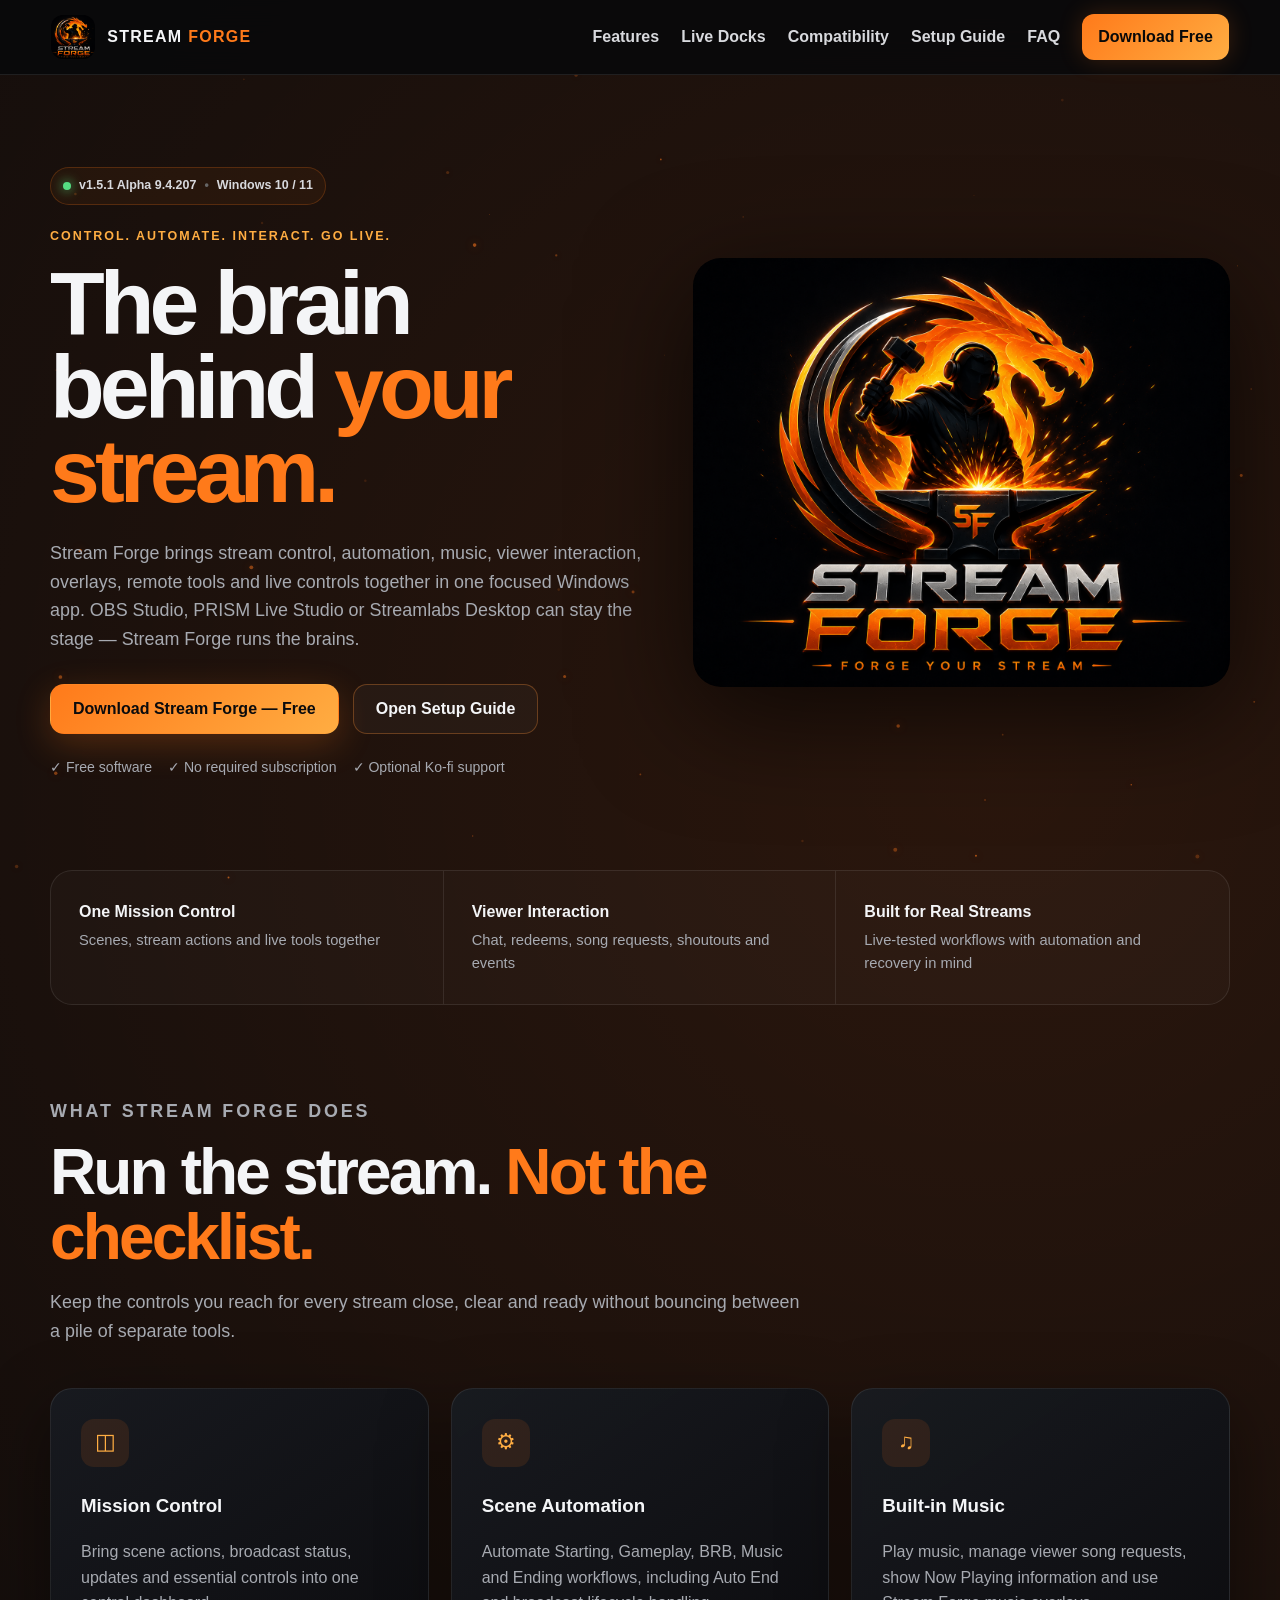
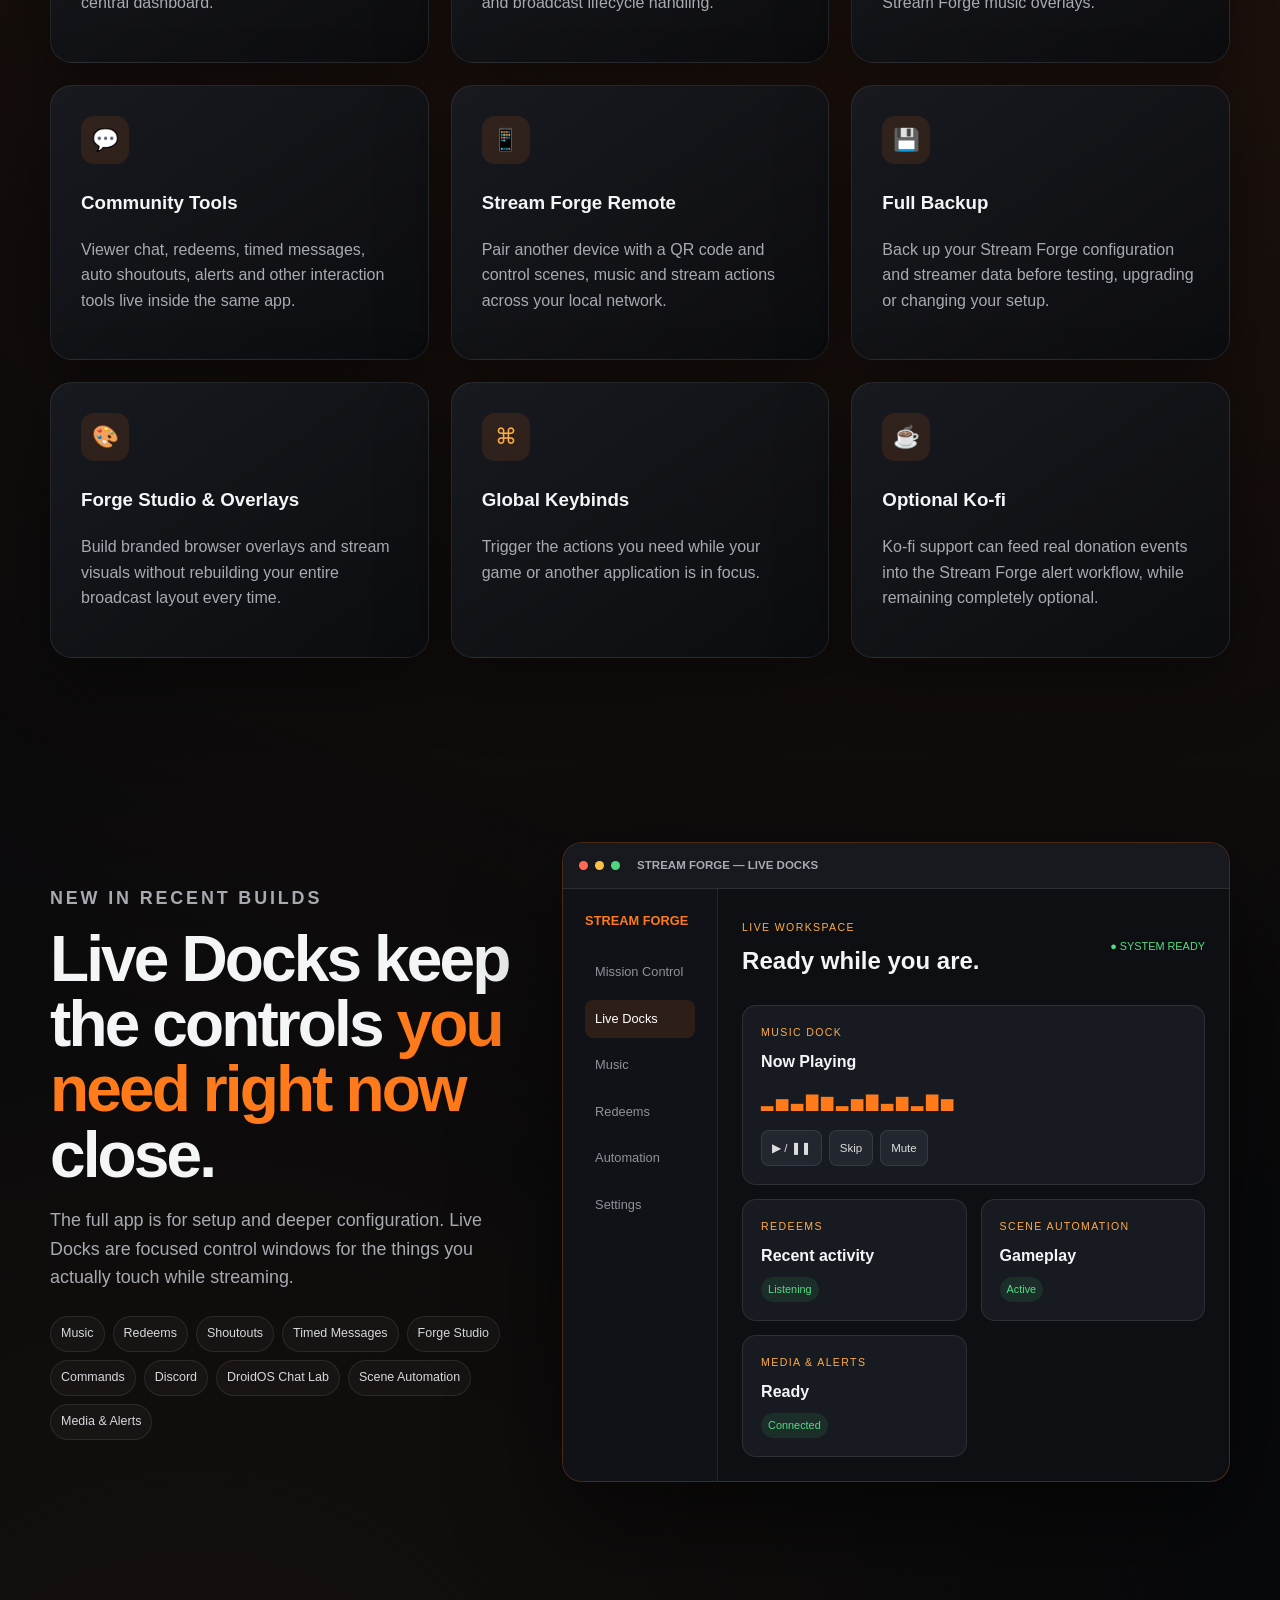
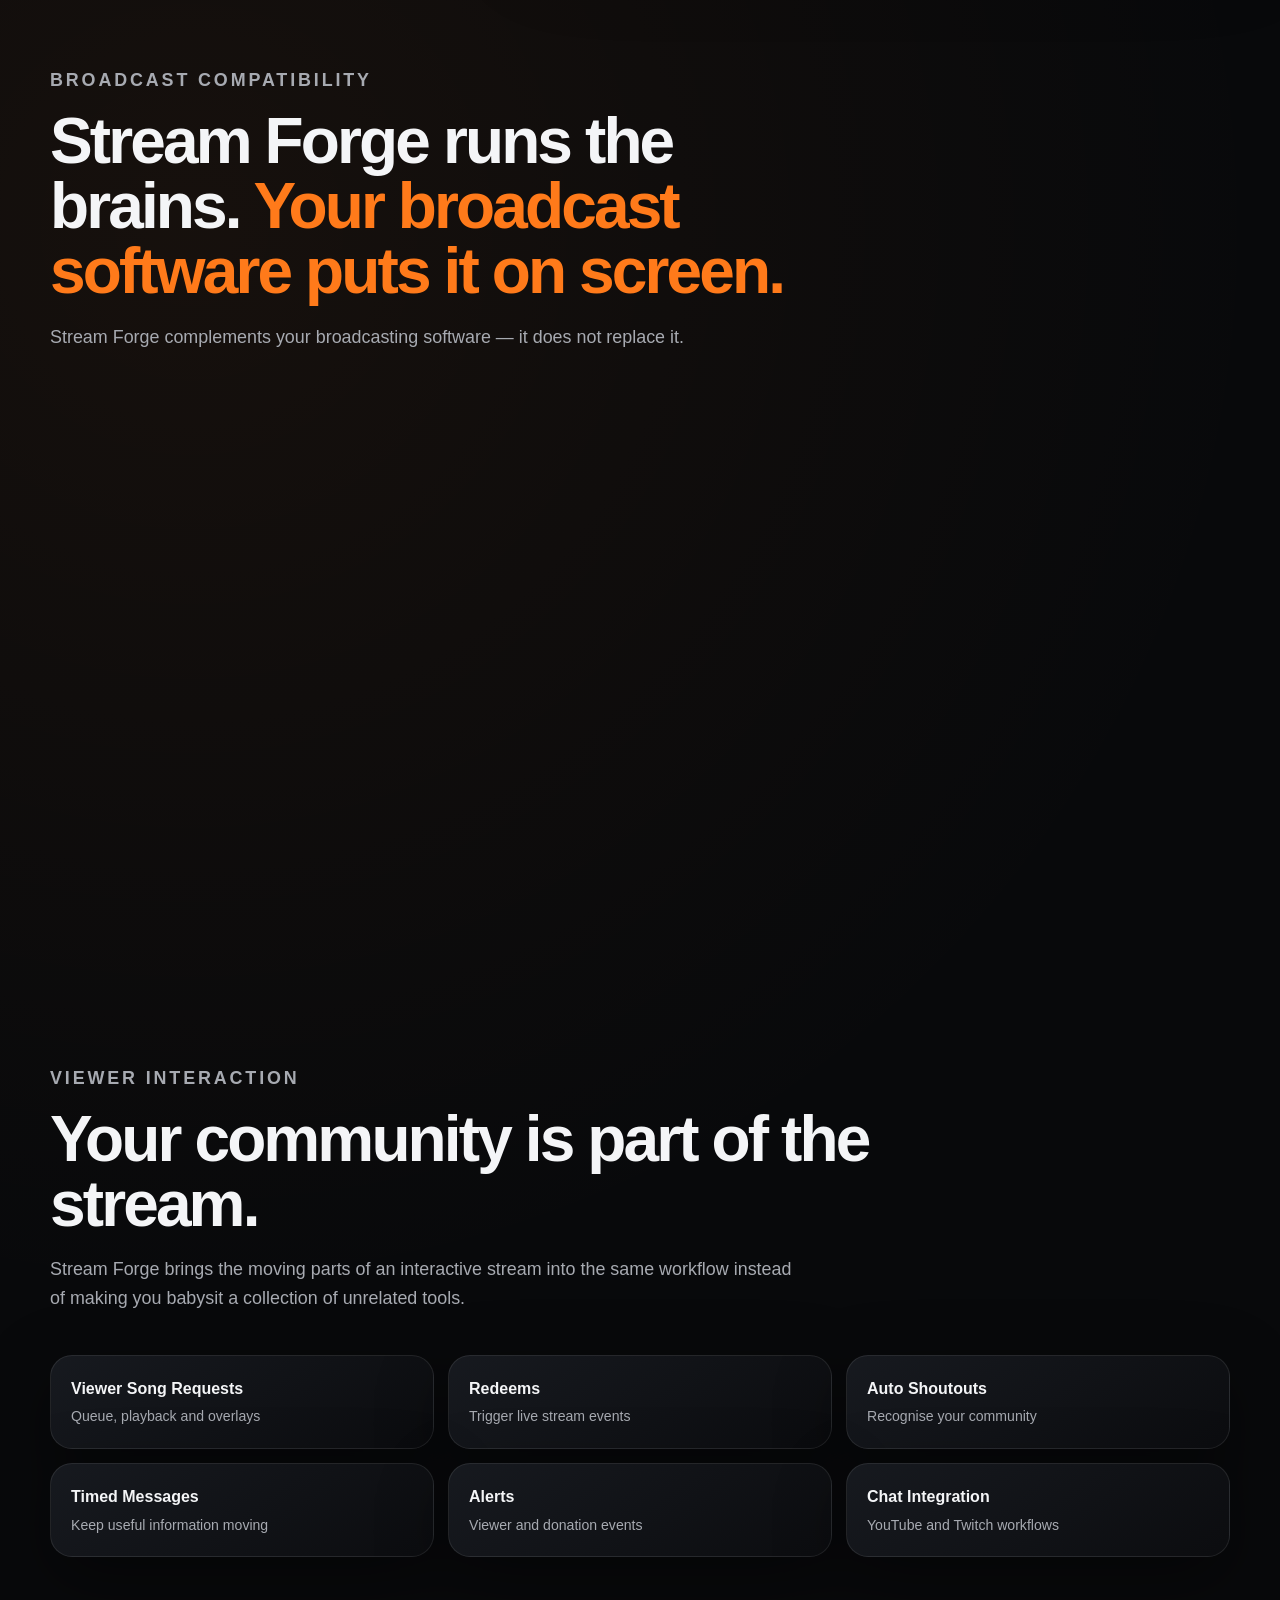
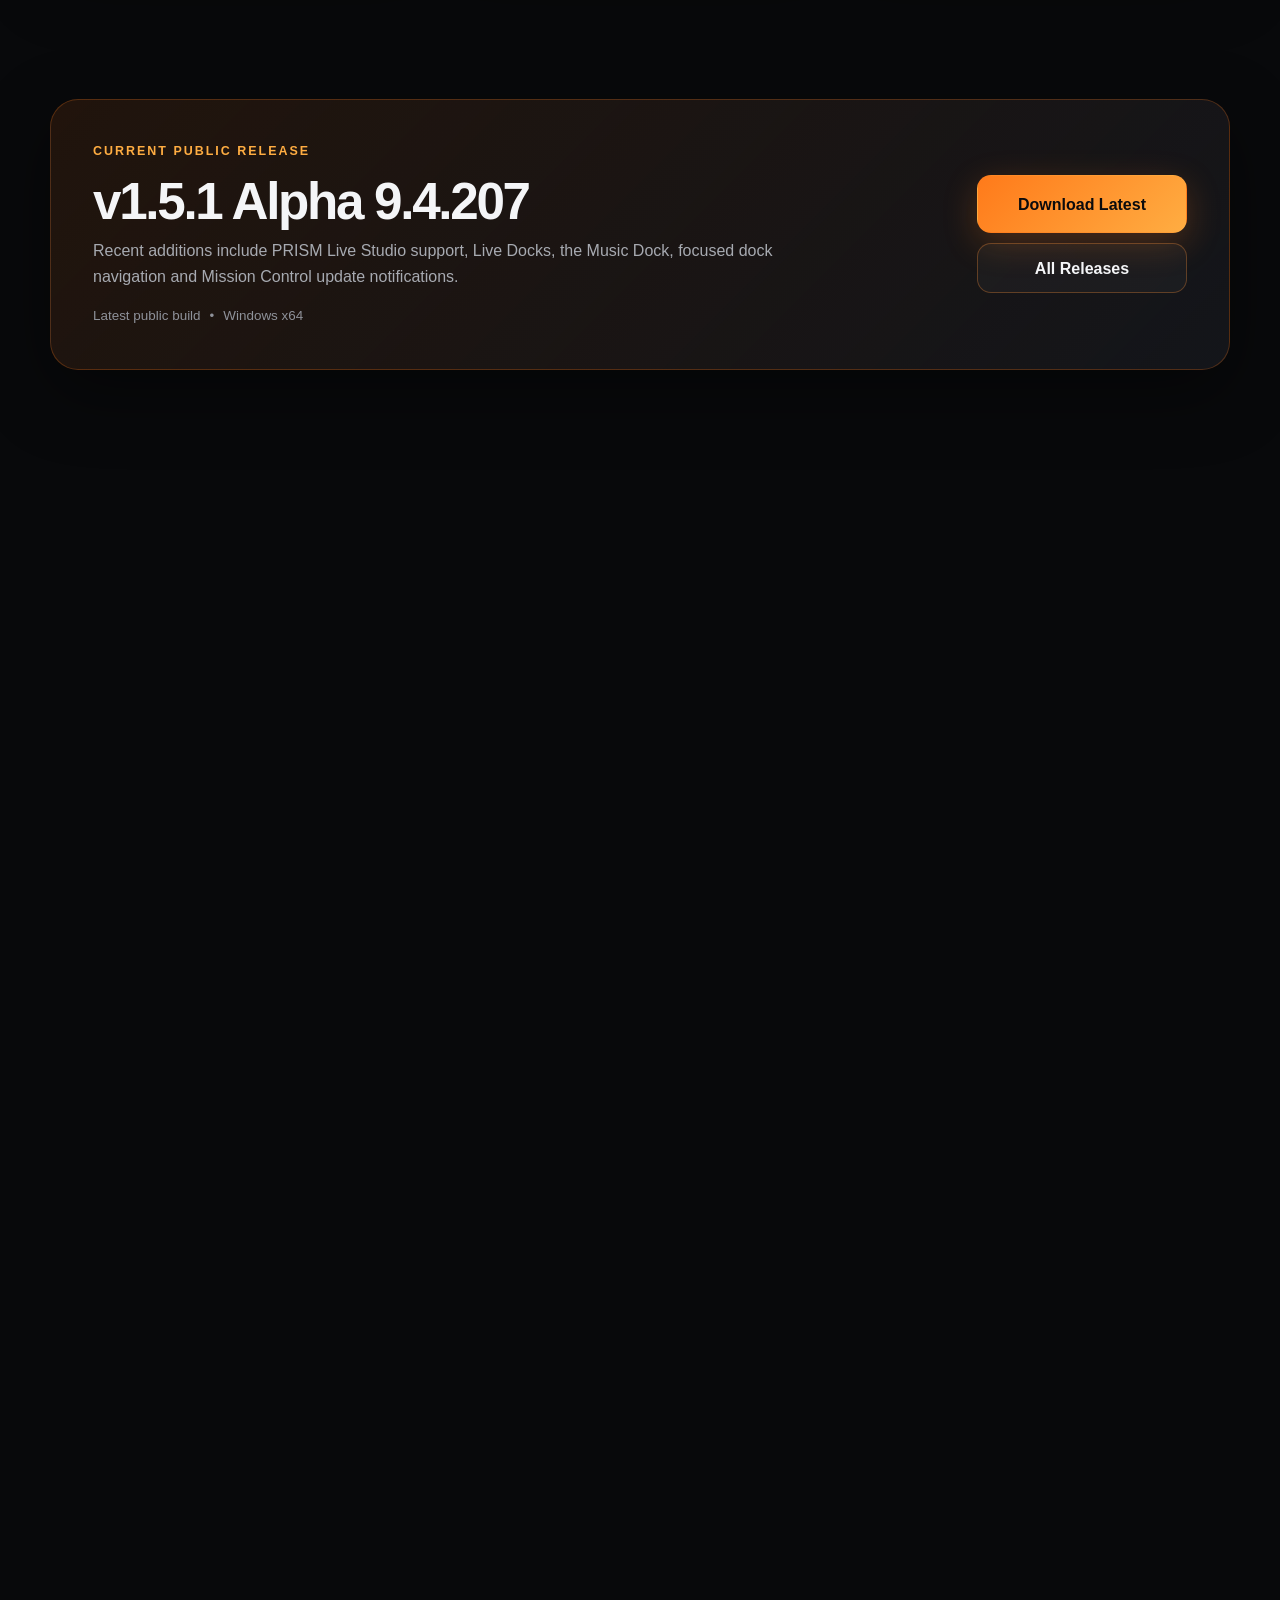
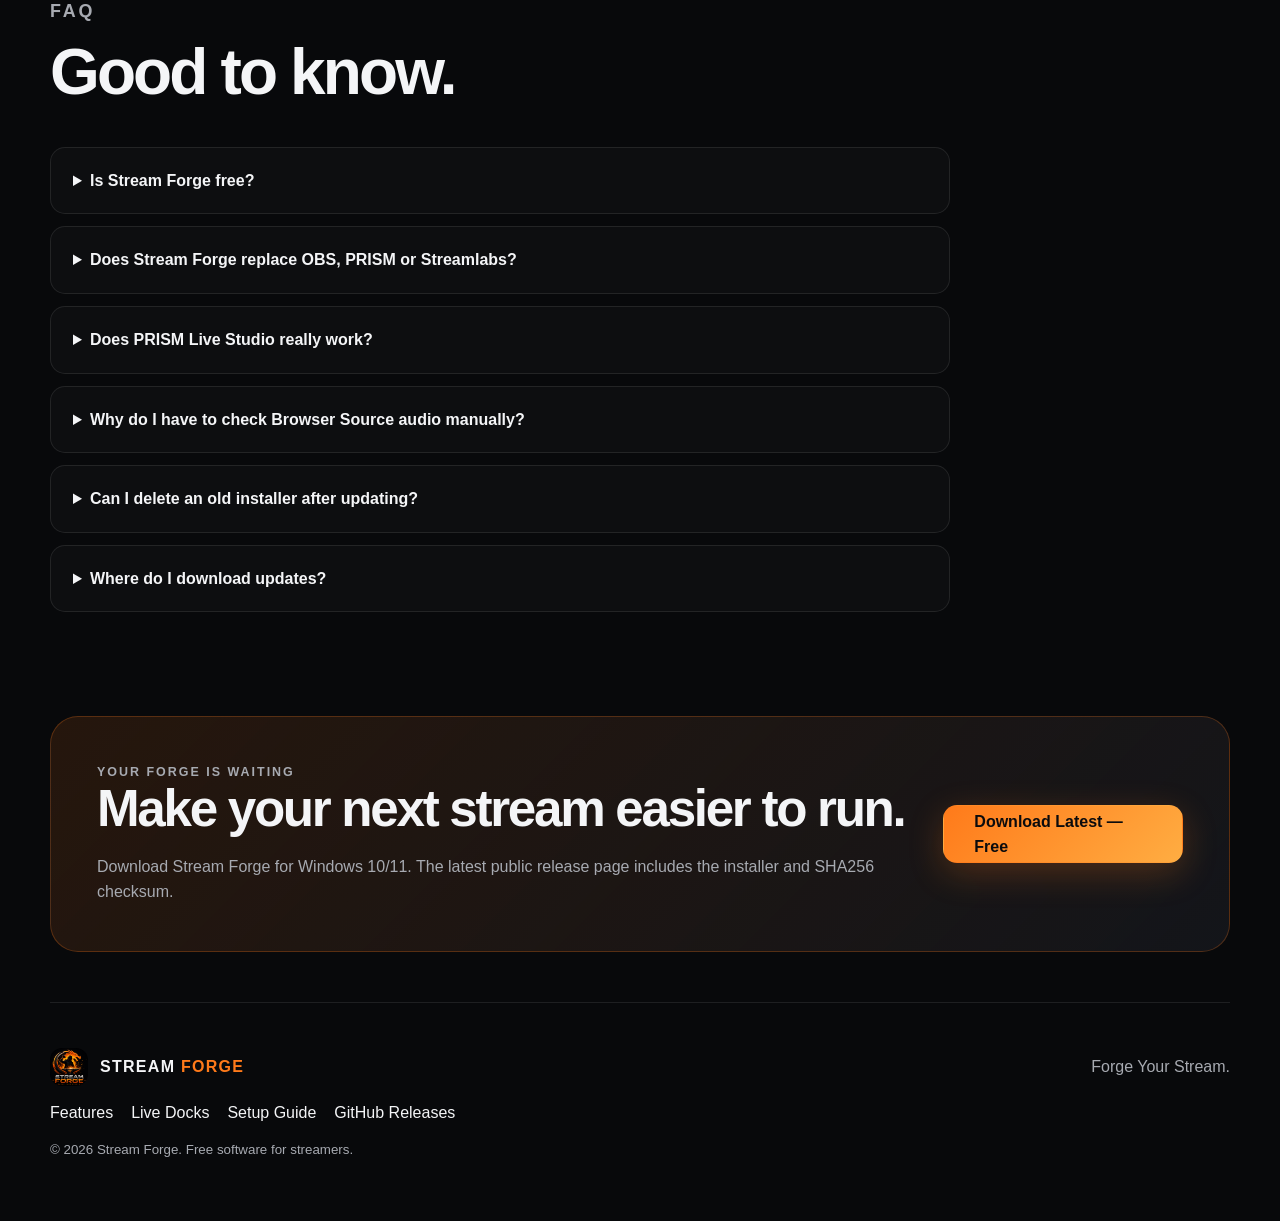
==== commit ad71a44c: "a" ====
--- a/index.html
+++ b/index.html
@@ -4,13 +4,14 @@
   <meta charset="utf-8">
   <meta name="viewport" content="width=device-width, initial-scale=1">
   <meta name="theme-color" content="#08090b">
-  <meta name="description" content="Stream Forge helps streamers build, customize and automate their live stream from one powerful Windows app.">
+  <meta name="description" content="Stream Forge is the brain behind your stream — automation, music, viewer interaction, overlays, remote control and live tools for Windows streamers.">
   <meta property="og:title" content="Stream Forge — Forge Your Stream">
-  <meta property="og:description" content="The streaming assistant that remembers, so you don't have to.">
+  <meta property="og:description" content="Run the stream, not the checklist. Free Windows stream control, automation, music, viewer interaction and live tools.">
   <meta property="og:type" content="website">
   <meta property="og:url" content="https://forgeyourstream.com/">
   <meta property="og:image" content="https://forgeyourstream.com/assets/stream-forge-logo.png">
-  <title>Stream Forge — Forge Your Stream</title>
+  <meta name="twitter:card" content="summary_large_image">
+  <title>Stream Forge — The Brain Behind Your Stream</title>
   <link rel="icon" href="assets/stream-forge-logo.png">
   <link rel="stylesheet" href="styles.css">
   <script defer src="script.js"></script>
@@ -28,29 +29,39 @@
 
     <nav id="main-nav" aria-label="Main navigation">
       <a href="#features">Features</a>
-      <a href="#videos">Videos</a>
-      <a href="tutorials.html">Tutorials</a>
-      <a href="#pricing">Pricing</a>
+      <a href="#live-docks">Live Docks</a>
+      <a href="#compatibility">Compatibility</a>
+      <a href="tutorials.html">Setup Guide</a>
       <a href="#faq">FAQ</a>
-      <a class="nav-cta" href="#download">Download</a>
+      <a class="nav-cta" data-download-link href="https://github.com/darkknasgaming/Stream-Forge-Releases/releases/latest">Download Free</a>
     </nav>
   </header>
 
   <main id="top">
     <section class="hero section">
       <div class="hero-copy reveal">
-        <p class="eyebrow">Setup. Customize. Stream. Anywhere.</p>
-        <h1>Forge your <span>perfect stream.</span></h1>
+        <div class="release-chip">
+          <span class="live-dot"></span>
+          <span data-latest-version>v1.5.1 Alpha 9.4.207</span>
+          <span class="chip-divider">•</span>
+          <span>Windows 10 / 11</span>
+        </div>
+        <p class="eyebrow">Control. Automate. Interact. Go live.</p>
+        <h1>The brain behind <span>your stream.</span></h1>
         <p class="lead">
-          Stream Forge is the streaming assistant that remembers the details,
-          reduces your mental load, and brings scenes, overlays, music,
-          hotkeys and automation into one focused desktop app.
+          Stream Forge brings stream control, automation, music, viewer interaction,
+          overlays, remote tools and live controls together in one focused Windows app.
+          OBS Studio, PRISM Live Studio or Streamlabs Desktop can stay the stage — Stream Forge runs the brains.
         </p>
         <div class="hero-actions">
-          <a class="button primary spark-button" href="#download">Download Free</a>
-          <a class="button secondary" href="#videos">Watch It in Action</a>
-        </div>
-        <div class="platform-note"><span></span> Built for Windows 10 and 11</div>
+          <a class="button primary spark-button" data-download-link href="https://github.com/darkknasgaming/Stream-Forge-Releases/releases/latest">Download Stream Forge — Free</a>
+          <a class="button secondary" href="tutorials.html">Open Setup Guide</a>
+        </div>
+        <div class="hero-notes">
+          <span>✓ Free software</span>
+          <span>✓ No required subscription</span>
+          <span>✓ Optional Ko-fi support</span>
+        </div>
       </div>
 
       <div class="hero-art reveal">
@@ -61,157 +72,187 @@
     </section>
 
     <section class="trust-strip" aria-label="Product highlights">
-      <div><strong>One Forge</strong><span>Everything in one dashboard</span></div>
-      <div><strong>Your Style</strong><span>Scenes, themes and overlays</span></div>
-      <div><strong>Less to Remember</strong><span>Helpful stream automation</span></div>
+      <div><strong>One Mission Control</strong><span>Scenes, stream actions and live tools together</span></div>
+      <div><strong>Viewer Interaction</strong><span>Chat, redeems, song requests, shoutouts and events</span></div>
+      <div><strong>Built for Real Streams</strong><span>Live-tested workflows with automation and recovery in mind</span></div>
     </section>
 
     <section id="features" class="section">
       <div class="section-heading reveal">
-        <p class="eyebrow">Everything you need</p>
-        <h2>Run the stream. Not the checklist.</h2>
-        <p>Keep the tools you reach for every stream close, clear and ready.</p>
+        <p class="eyebrow">What Stream Forge does</p>
+        <h2>Run the stream. <span>Not the checklist.</span></h2>
+        <p>Keep the controls you reach for every stream close, clear and ready without bouncing between a pile of separate tools.</p>
       </div>
 
       <div class="feature-grid">
-        <article class="card reveal"><span class="icon">◫</span><h3>Mission Control</h3><p>Control scenes, stream actions and essential tools from one focused dashboard.</p></article>
-        <article class="card reveal"><span class="icon">⌁</span><h3>Music Overlays</h3><p>Show polished now-playing information with a wide animated waveform.</p></article>
-        <article class="card reveal"><span class="icon">✦</span><h3>Stream Assistant</h3><p>Get useful reminders and status alerts without noisy interruptions.</p></article>
-        <article class="card reveal"><span class="icon">⚙</span><h3>Automation</h3><p>Build repeatable stream routines for intros, breaks, scene changes and more.</p></article>
-        <article class="card reveal"><span class="icon">◇</span><h3>Overlay Studio</h3><p>Customize branded scenes and browser overlays without rebuilding everything.</p></article>
-        <article class="card reveal"><span class="icon">⌘</span><h3>Global Hotkeys</h3><p>Trigger the actions you need even while another app or game is in focus.</p></article>
-      </div>
-    </section>
-
-    <section class="section showcase">
-      <div class="showcase-copy reveal">
-        <p class="eyebrow">Built around your workflow</p>
-        <h2>One forge. Endless possibilities.</h2>
-        <p>Design your scenes, connect your stream tools, keep your branding consistent and save your setup for next time.</p>
-        <ul>
-          <li>Forge Studio and Overlay Studio</li>
-          <li>Scene and theme management</li>
-          <li>Discord webhook integrations</li>
-          <li>Data backup and restore</li>
-        </ul>
-      </div>
-
-      <div class="app-window reveal" aria-label="Stream Forge interface concept">
-        <div class="window-bar"><span></span><span></span><span></span><b>STREAM FORGE — MISSION CONTROL</b></div>
+        <article class="card reveal"><span class="icon">◫</span><h3>Mission Control</h3><p>Bring scene actions, broadcast status, updates and essential controls into one central dashboard.</p></article>
+        <article class="card reveal"><span class="icon">⚙</span><h3>Scene Automation</h3><p>Automate Starting, Gameplay, BRB, Music and Ending workflows, including Auto End and broadcast lifecycle handling.</p></article>
+        <article class="card reveal"><span class="icon">♫</span><h3>Built-in Music</h3><p>Play music, manage viewer song requests, show Now Playing information and use Stream Forge music overlays.</p></article>
+        <article class="card reveal"><span class="icon">💬</span><h3>Community Tools</h3><p>Viewer chat, redeems, timed messages, auto shoutouts, alerts and other interaction tools live inside the same app.</p></article>
+        <article class="card reveal"><span class="icon">📱</span><h3>Stream Forge Remote</h3><p>Pair another device with a QR code and control scenes, music and stream actions across your local network.</p></article>
+        <article class="card reveal"><span class="icon">💾</span><h3>Full Backup</h3><p>Back up your Stream Forge configuration and streamer data before testing, upgrading or changing your setup.</p></article>
+        <article class="card reveal"><span class="icon">🎨</span><h3>Forge Studio & Overlays</h3><p>Build branded browser overlays and stream visuals without rebuilding your entire broadcast layout every time.</p></article>
+        <article class="card reveal"><span class="icon">⌘</span><h3>Global Keybinds</h3><p>Trigger the actions you need while your game or another application is in focus.</p></article>
+        <article class="card reveal"><span class="icon">☕</span><h3>Optional Ko-fi</h3><p>Ko-fi support can feed real donation events into the Stream Forge alert workflow, while remaining completely optional.</p></article>
+      </div>
+    </section>
+
+    <section id="live-docks" class="section live-docks-section">
+      <div class="split-copy reveal">
+        <p class="eyebrow">New in recent builds</p>
+        <h2>Live Docks keep the controls <span>you need right now</span> close.</h2>
+        <p>
+          The full app is for setup and deeper configuration. Live Docks are focused control windows for the things you actually touch while streaming.
+        </p>
+        <div class="dock-tags" aria-label="Available Live Docks">
+          <span>Music</span><span>Redeems</span><span>Shoutouts</span><span>Timed Messages</span><span>Forge Studio</span><span>Commands</span><span>Discord</span><span>DroidOS Chat Lab</span><span>Scene Automation</span><span>Media & Alerts</span>
+        </div>
+      </div>
+
+      <div class="app-window reveal" aria-label="Stream Forge Live Docks interface concept">
+        <div class="window-bar"><span></span><span></span><span></span><b>STREAM FORGE — LIVE DOCKS</b></div>
         <div class="window-body">
           <aside>
             <strong>STREAM FORGE</strong>
-            <a class="active">Mission Control</a><a>Scenes</a><a>Overlay Studio</a><a>Music</a><a>Assistant</a><a>Settings</a>
+            <a>Mission Control</a><a class="active">Live Docks</a><a>Music</a><a>Redeems</a><a>Automation</a><a>Settings</a>
           </aside>
           <div class="dashboard">
             <div class="dash-head">
-              <div><small>WELCOME BACK</small><h3>Ready to forge?</h3></div>
+              <div><small>LIVE WORKSPACE</small><h3>Ready while you are.</h3></div>
               <span class="status">● SYSTEM READY</span>
             </div>
-            <div class="dash-grid">
-              <div class="dash-card wide">
-                <small>QUICK SCENES</small>
-                <div class="scene-row"><button>Starting Soon</button><button>Gameplay</button><button>Music</button><button>BRB</button></div>
-              </div>
-              <div class="dash-card"><small>NOW PLAYING</small><div class="wave">▂▅▃▇▆▂▅▇▃▆▂▇▅</div><b>Forge the Stream</b></div>
-              <div class="dash-card"><small>ASSISTANT</small><p>Your stream setup is ready.</p><span class="pill">All checks passed</span></div>
+            <div class="dock-grid">
+              <div class="dock-card featured-dock"><small>MUSIC DOCK</small><b>Now Playing</b><div class="wave">▂▅▃▇▆▂▅▇▃▆▂▇▅</div><div class="dock-actions"><button>▶ / ❚❚</button><button>Skip</button><button>Mute</button></div></div>
+              <div class="dock-card"><small>REDEEMS</small><b>Recent activity</b><span class="mini-status">Listening</span></div>
+              <div class="dock-card"><small>SCENE AUTOMATION</small><b>Gameplay</b><span class="mini-status">Active</span></div>
+              <div class="dock-card"><small>MEDIA & ALERTS</small><b>Ready</b><span class="mini-status">Connected</span></div>
             </div>
           </div>
         </div>
       </div>
     </section>
 
-    <section id="videos" class="section videos-section">
+    <section id="compatibility" class="section">
       <div class="section-heading reveal">
-        <p class="eyebrow">See the forge in action</p>
-        <h2>Quick demos. Real workflows.</h2>
-        <p>Short clips show visitors what Stream Forge can do before they install it.</p>
-      </div>
-
-      <div class="video-grid">
-        <article class="video-card reveal">
-          <div class="video-frame">
-            <video controls muted playsinline preload="metadata" poster="assets/stream-forge-logo.png">
-              <source src="assets/videos/mission-control.mp4" type="video/mp4">
-            </video>
-            <div class="video-fallback"><span>▶</span><strong>Mission Control demo</strong><small>Add mission-control.mp4</small></div>
-          </div>
-          <div class="video-copy"><span class="video-label">QUICK DEMO</span><h3>Mission Control Tour</h3><p>Show scenes, music and stream controls working together.</p></div>
+        <p class="eyebrow">Broadcast compatibility</p>
+        <h2>Stream Forge runs the brains. <span>Your broadcast software puts it on screen.</span></h2>
+        <p>Stream Forge complements your broadcasting software — it does not replace it.</p>
+      </div>
+
+      <div class="compat-grid">
+        <article class="compat-card reveal">
+          <div class="compat-head"><span class="compat-mark">OBS</span><span class="compat-status good">Recommended</span></div>
+          <h3>OBS Studio</h3>
+          <p>Connect through the OBS WebSocket engine, use automatic Stream Forge scene/source setup, scene automation and live broadcast controls.</p>
         </article>
-
-        <article class="video-card reveal">
-          <div class="video-frame">
-            <video controls muted playsinline preload="metadata" poster="assets/stream-forge-logo.png">
-              <source src="assets/videos/music-overlay.mp4" type="video/mp4">
-            </video>
-            <div class="video-fallback"><span>▶</span><strong>Music Overlay demo</strong><small>Add music-overlay.mp4</small></div>
-          </div>
-          <div class="video-copy"><span class="video-label">QUICK DEMO</span><h3>Music Overlay</h3><p>Show the now-playing display and wide waveform updating live.</p></div>
+        <article class="compat-card reveal">
+          <div class="compat-head"><span class="compat-mark">PRISM</span><span class="compat-status good">Live-tested</span></div>
+          <h3>PRISM Live Studio</h3>
+          <p>Supported through the same OBS-compatible WebSocket engine. Quick Setup, scene switching, music, alerts, redeems, song requests and Auto End have been live-tested.</p>
         </article>
-
-        <article class="video-card reveal">
-          <div class="video-frame">
-            <video controls muted playsinline preload="metadata" poster="assets/stream-forge-logo.png">
-              <source src="assets/videos/overlay-studio.mp4" type="video/mp4">
-            </video>
-            <div class="video-fallback"><span>▶</span><strong>Overlay Studio demo</strong><small>Add overlay-studio.mp4</small></div>
-          </div>
-          <div class="video-copy"><span class="video-label">QUICK DEMO</span><h3>Build Your Overlay</h3><p>Show how a streamer can customize their look in minutes.</p></div>
+        <article class="compat-card reveal">
+          <div class="compat-head"><span class="compat-mark">SL</span><span class="compat-status">Companion</span></div>
+          <h3>Streamlabs Desktop</h3>
+          <p>Stream Forge can work alongside Streamlabs Desktop as your control, automation and viewer-interaction companion while Streamlabs handles production output.</p>
         </article>
       </div>
 
-      <div class="tutorial-callout reveal">
-        <div><p class="eyebrow">Step-by-step help</p><h3>New to Stream Forge?</h3><p>Follow clear tutorials for installation, Streamlabs, scenes, overlays, Discord and hotkeys.</p></div>
-        <a class="button secondary" href="tutorials.html">Open Tutorials</a>
-      </div>
-    </section>
-
-    <section id="pricing" class="section pricing">
+      <div class="audio-note reveal">
+        <div class="audio-icon">🔊</div>
+        <div>
+          <h3>Browser Source audio: one manual check matters</h3>
+          <p>After automatic setup in OBS or PRISM, sound-producing Stream Forge Browser Sources may need <strong>Control audio via OBS</strong> enabled manually. We recommend a short Unlisted viewer-side test before going Public.</p>
+          <a href="tutorials.html#audio">See the audio setup steps →</a>
+        </div>
+      </div>
+    </section>
+
+    <section class="section interaction-section">
       <div class="section-heading reveal">
-        <p class="eyebrow">Start free</p>
-        <h2>Forge first. Upgrade when it earns its place.</h2>
-      </div>
-
-      <div class="price-grid">
-        <article class="price-card reveal">
-          <p class="tier">FREE</p><h3>£0</h3>
-          <p>Everything needed to start building and running your stream.</p>
-          <ul><li>Mission Control</li><li>Core scenes and overlays</li><li>Music waveform</li><li>Basic Stream Assistant</li></ul>
-          <a class="button secondary" href="#download">Download Free</a>
-        </article>
-
-        <article class="price-card featured reveal">
-          <div class="coming">COMING LATER</div>
-          <p class="tier">PRO</p><h3>Built for power users</h3>
-          <p>Premium automation, profiles, cloud features and advanced customization.</p>
-          <ul><li>Advanced automation</li><li>Multiple stream profiles</li><li>Premium themes</li><li>Cloud backup and sync</li></ul>
-          <span class="button disabled">Coming Soon</span>
-        </article>
-      </div>
+        <p class="eyebrow">Viewer interaction</p>
+        <h2>Your community is part of the stream.</h2>
+        <p>Stream Forge brings the moving parts of an interactive stream into the same workflow instead of making you babysit a collection of unrelated tools.</p>
+      </div>
+      <div class="interaction-grid">
+        <div class="interaction-card reveal"><b>Viewer Song Requests</b><span>Queue, playback and overlays</span></div>
+        <div class="interaction-card reveal"><b>Redeems</b><span>Trigger live stream events</span></div>
+        <div class="interaction-card reveal"><b>Auto Shoutouts</b><span>Recognise your community</span></div>
+        <div class="interaction-card reveal"><b>Timed Messages</b><span>Keep useful information moving</span></div>
+        <div class="interaction-card reveal"><b>Alerts</b><span>Viewer and donation events</span></div>
+        <div class="interaction-card reveal"><b>Chat Integration</b><span>YouTube and Twitch workflows</span></div>
+      </div>
+    </section>
+
+    <section class="section current-release">
+      <div class="release-panel reveal">
+        <div>
+          <p class="eyebrow">Current public release</p>
+          <h2 data-latest-version>v1.5.1 Alpha 9.4.207</h2>
+          <p class="release-subtitle">Recent additions include PRISM Live Studio support, Live Docks, the Music Dock, focused dock navigation and Mission Control update notifications.</p>
+          <div class="release-meta"><span data-latest-date>Latest public build</span><span>•</span><span>Windows x64</span></div>
+        </div>
+        <div class="release-actions">
+          <a class="button primary large" data-download-link href="https://github.com/darkknasgaming/Stream-Forge-Releases/releases/latest">Download Latest</a>
+          <a class="button secondary" href="https://github.com/darkknasgaming/Stream-Forge-Releases/releases" target="_blank" rel="noopener">All Releases</a>
+        </div>
+      </div>
+    </section>
+
+    <section id="future" class="section future-section">
+      <div class="future-panel reveal">
+        <div>
+          <p class="eyebrow">On the forge</p>
+          <h2>Keep the core stable. <span>Let modules get weird.</span></h2>
+          <p>
+            A future Forge Modules framework is being explored so optional games, tools, overlays and specialist integrations can evolve independently without rebuilding the Stream Forge core for every experiment.
+          </p>
+          <p class="small-note">Future plans can change. This section describes direction, not currently released functionality.</p>
+        </div>
+        <div class="module-stack" aria-hidden="true">
+          <span>🎮 Games</span>
+          <span>🛠 Tools</span>
+          <span>🎨 Overlay Packs</span>
+          <span>🔌 Optional Integrations</span>
+        </div>
+      </div>
+    </section>
+
+    <section class="section free-section">
+      <div class="free-panel reveal">
+        <div>
+          <p class="eyebrow">Free means free</p>
+          <h2>£0. No required subscription. No fake Pro tier waiting around the corner.</h2>
+          <p>Stream Forge is free software. If it helps your stream and you want to support development, Ko-fi support is optional. Using it, reporting bugs and telling other streamers about it helps too.</p>
+        </div>
+        <a class="button primary large" data-download-link href="https://github.com/darkknasgaming/Stream-Forge-Releases/releases/latest">Get Stream Forge</a>
+      </div>
+    </section>
+
+    <section id="faq" class="section faq">
+      <div class="section-heading reveal"><p class="eyebrow">FAQ</p><h2>Good to know.</h2></div>
+      <details class="reveal"><summary>Is Stream Forge free?</summary><p>Yes. Stream Forge is free software. There are no required subscriptions or paid feature tiers. Ko-fi support is completely optional.</p></details>
+      <details class="reveal"><summary>Does Stream Forge replace OBS, PRISM or Streamlabs?</summary><p>No. Stream Forge is the control, logic and automation layer. Your broadcast software remains responsible for video production and broadcast output.</p></details>
+      <details class="reveal"><summary>Does PRISM Live Studio really work?</summary><p>Yes. PRISM support uses Stream Forge's existing OBS-compatible WebSocket engine and has been tested with setup, scene switching, music, alerts, redeems, song requests, reconnect behaviour and Auto End.</p></details>
+      <details class="reveal"><summary>Why do I have to check Browser Source audio manually?</summary><p>OBS and PRISM do not always preserve or expose Browser Source audio exactly as expected through automated setup. For sound-producing Stream Forge sources, enable <strong>Control audio via OBS</strong>, confirm the source appears in the mixer and run an Unlisted viewer-side test.</p></details>
+      <details class="reveal"><summary>Can I delete an old installer after updating?</summary><p>Yes. Once the newer version is installed and opens correctly, the older <em>downloaded installer .exe</em> can be deleted. Your Stream Forge settings and local data are stored separately.</p></details>
+      <details class="reveal"><summary>Where do I download updates?</summary><p>Use the public GitHub Releases page or Stream Forge's built-in update check. Mission Control can also notify you when a newer public version is available.</p></details>
     </section>
 
     <section id="download" class="section download reveal">
       <div>
         <p class="eyebrow">Your forge is waiting</p>
-        <h2>Build a better stream routine.</h2>
-        <p>Download Stream Forge for Windows and make your next setup the one you can reuse.</p>
-      </div>
-      <a class="button primary large spark-button" href="#" id="download-link">Windows Download Coming Soon</a>
-    </section>
-
-    <section id="faq" class="section faq">
-      <div class="section-heading reveal"><p class="eyebrow">FAQ</p><h2>Good to know.</h2></div>
-      <details class="reveal"><summary>Is Stream Forge free?</summary><p>Yes. The plan is to keep a useful free version available, with optional Pro features added later.</p></details>
-      <details class="reveal"><summary>Does it work with OBS and Streamlabs?</summary><p>Stream Forge is being built around modern streaming workflows. Supported integrations will be clearly listed as release testing is completed.</p></details>
-      <details class="reveal"><summary>Where can I report a bug?</summary><p>Link your GitHub Issues page here before the public release.</p></details>
+        <h2>Make your next stream easier to run.</h2>
+        <p>Download Stream Forge for Windows 10/11. The latest public release page includes the installer and SHA256 checksum.</p>
+      </div>
+      <a class="button primary large spark-button" data-download-link href="https://github.com/darkknasgaming/Stream-Forge-Releases/releases/latest">Download Latest — Free</a>
     </section>
   </main>
 
   <footer>
     <a class="brand footer-brand" href="#top"><img src="assets/stream-forge-logo.png" alt=""><span>STREAM <strong>FORGE</strong></span></a>
     <p>Forge Your Stream.</p>
-    <div><a href="#features">Features</a><a href="#videos">Videos</a><a href="tutorials.html">Tutorials</a><a href="#download">Download</a></div>
-    <small>© <span id="year"></span> Stream Forge. Created by DarknaYTG.</small>
+    <div><a href="#features">Features</a><a href="#live-docks">Live Docks</a><a href="tutorials.html">Setup Guide</a><a href="https://github.com/darkknasgaming/Stream-Forge-Releases/releases" target="_blank" rel="noopener">GitHub Releases</a></div>
+    <small>© <span id="year"></span> Stream Forge. Free software for streamers.</small>
   </footer>
 </body>
 </html>
--- a/styles.css
+++ b/styles.css
@@ -1,115 +1,41 @@
-
 :root{
   --bg:#08090b;--panel:#111318;--panel2:#171a20;--text:#f4f5f7;--muted:#a7aab1;
-  --orange:#ff7a1a;--orange2:#ffad42;--line:rgba(255,255,255,.09);
+  --orange:#ff7a1a;--orange2:#ffad42;--green:#55dd82;--line:rgba(255,255,255,.09);
   --shadow:0 22px 70px rgba(0,0,0,.42);--radius:22px;
 }
 *{box-sizing:border-box}
 html{scroll-behavior:smooth}
-body{margin:0;background:
-  radial-gradient(circle at 78% 10%,rgba(255,105,24,.14),transparent 30%),
-  radial-gradient(circle at 15% 45%,rgba(255,133,42,.06),transparent 25%),
-  var(--bg);color:var(--text);font-family:Inter,Segoe UI,Arial,sans-serif;line-height:1.6}
+body{margin:0;background:radial-gradient(circle at 78% 10%,rgba(255,105,24,.14),transparent 30%),radial-gradient(circle at 15% 45%,rgba(255,133,42,.06),transparent 25%),var(--bg);color:var(--text);font-family:Inter,Segoe UI,Arial,sans-serif;line-height:1.6}
 a{color:inherit;text-decoration:none}
 img{max-width:100%;display:block}
 button{font:inherit}
 #embers{position:fixed;inset:0;width:100%;height:100%;pointer-events:none;z-index:-1}
-.site-header{position:sticky;top:0;z-index:40;display:flex;align-items:center;justify-content:space-between;padding:14px clamp(18px,4vw,60px);background:rgba(8,9,11,.78);backdrop-filter:blur(18px);border-bottom:1px solid var(--line)}
-.brand{display:flex;align-items:center;gap:12px;font-weight:900;letter-spacing:.08em}
-.brand img{width:44px;height:44px;object-fit:cover;border-radius:12px}
-.brand strong{color:var(--orange)}
-.site-header nav{display:flex;gap:24px;align-items:center}
-.site-header nav a{color:#d8d9dd;font-weight:650}
-.site-header nav a:hover{color:#fff}
+.site-header{position:sticky;top:0;z-index:40;display:flex;align-items:center;justify-content:space-between;padding:14px clamp(18px,4vw,60px);background:rgba(8,9,11,.84);backdrop-filter:blur(18px);border-bottom:1px solid var(--line)}
+.brand{display:flex;align-items:center;gap:12px;font-weight:900;letter-spacing:.08em}.brand img{width:44px;height:44px;object-fit:cover;border-radius:12px}.brand strong{color:var(--orange)}
+.site-header nav{display:flex;gap:22px;align-items:center}.site-header nav a{color:#d8d9dd;font-weight:650}.site-header nav a:hover{color:#fff}
 .nav-cta{padding:10px 16px;border-radius:12px;background:linear-gradient(135deg,var(--orange),var(--orange2));color:#090909!important;box-shadow:0 0 25px rgba(255,122,26,.2)}
 .menu-toggle{display:none;background:none;color:#fff;border:1px solid var(--line);border-radius:10px;padding:8px 12px}
-.section{width:min(1180px,calc(100% - 36px));margin:auto;padding:96px 0}
-.hero{min-height:82vh;display:grid;grid-template-columns:1.05fr .95fr;gap:50px;align-items:center}
+.section{width:min(1180px,calc(100% - 36px));margin:auto;padding:92px 0}.hero{min-height:82vh;display:grid;grid-template-columns:1.05fr .95fr;gap:50px;align-items:center}
 .eyebrow{margin:0 0 14px;color:var(--orange2);font-size:.78rem;font-weight:850;letter-spacing:.16em;text-transform:uppercase}
-h1,h2,h3,p{margin-top:0}
-h1{font-size:clamp(3.3rem,7vw,6.8rem);line-height:.94;letter-spacing:-.055em;margin-bottom:26px}
-h1 span,h2 span{color:var(--orange)}
-h2{font-size:clamp(2.2rem,5vw,4.5rem);line-height:1.02;letter-spacing:-.045em;margin-bottom:18px}
-.lead,.section-heading p,.showcase-copy p,.page-hero p{color:var(--muted);font-size:1.12rem;max-width:720px}
-.hero-actions{display:flex;gap:14px;flex-wrap:wrap;margin:30px 0 22px}
-.button{display:inline-flex;align-items:center;justify-content:center;min-height:50px;padding:0 22px;border-radius:14px;font-weight:850;border:1px solid transparent;transition:.25s transform,.25s box-shadow,.25s border-color}
-.button:hover{transform:translateY(-2px)}
-.primary{background:linear-gradient(135deg,var(--orange),var(--orange2));color:#0b0b0d;box-shadow:0 10px 35px rgba(255,122,26,.24)}
-.secondary{border-color:rgba(255,145,55,.3);background:rgba(255,255,255,.03)}
-.large{min-height:58px;padding:0 30px}
-.disabled{opacity:.6;cursor:not-allowed}
-.platform-note{color:var(--muted);font-size:.92rem}
-.platform-note span{display:inline-block;width:9px;height:9px;margin-right:8px;border-radius:50%;background:#46db76;box-shadow:0 0 14px #46db76}
-.hero-art{position:relative}
-.hero-art img{position:relative;z-index:2;filter:drop-shadow(0 28px 55px rgba(0,0,0,.65));border-radius:28px}
-.glow{position:absolute;inset:12%;background:radial-gradient(circle,rgba(255,105,18,.4),transparent 68%);filter:blur(34px)}
-.hero-ring{position:absolute;inset:4%;border:1px solid rgba(255,133,42,.18);border-radius:50%;animation:spin 24s linear infinite}
-@keyframes spin{to{transform:rotate(360deg)}}
-.trust-strip{width:min(1180px,calc(100% - 36px));margin:0 auto;display:grid;grid-template-columns:repeat(3,1fr);border:1px solid var(--line);border-radius:var(--radius);overflow:hidden;background:rgba(255,255,255,.025)}
-.trust-strip div{padding:28px;border-right:1px solid var(--line)}
-.trust-strip div:last-child{border-right:0}
-.trust-strip strong,.trust-strip span{display:block}
-.trust-strip span{color:var(--muted);font-size:.92rem;margin-top:4px}
-.section-heading{max-width:760px;margin-bottom:42px}
-.feature-grid{display:grid;grid-template-columns:repeat(3,1fr);gap:22px}
-.card,.price-card,.video-card,.tutorial-card{border:1px solid var(--line);border-radius:var(--radius);background:linear-gradient(145deg,rgba(24,27,33,.94),rgba(12,13,16,.96));box-shadow:var(--shadow)}
-.card{padding:30px;min-height:220px}
-.card:hover,.video-card:hover,.tutorial-card:hover{border-color:rgba(255,122,26,.38);transform:translateY(-3px)}
-.card,.video-card,.tutorial-card{transition:.25s}
-.icon{display:grid;place-items:center;width:46px;height:46px;border-radius:13px;background:rgba(255,122,26,.11);color:var(--orange2);font-size:1.45rem;margin-bottom:24px}
-.card p,.price-card p,.tutorial-card p{color:var(--muted)}
-.showcase{display:grid;grid-template-columns:.8fr 1.2fr;gap:50px;align-items:center}
-.showcase-copy ul,.price-card ul{padding-left:20px;color:#d5d7db}
-.app-window{border:1px solid rgba(255,129,34,.25);border-radius:20px;overflow:hidden;background:#0d0f13;box-shadow:0 40px 100px rgba(0,0,0,.55)}
-.window-bar{height:46px;display:flex;align-items:center;gap:7px;padding:0 16px;background:#17191f;border-bottom:1px solid var(--line);font-size:.72rem;color:#a9abb2}
-.window-bar span{width:9px;height:9px;border-radius:50%;background:#ff6a54}
-.window-bar span:nth-child(2){background:#ffc048}.window-bar span:nth-child(3){background:#4fd681}.window-bar b{margin-left:10px}
-.window-body{display:grid;grid-template-columns:165px 1fr;min-height:410px}
-.window-body aside{padding:22px;background:#101217;border-right:1px solid var(--line);display:flex;flex-direction:column;gap:8px}
-.window-body aside strong{color:var(--orange);font-size:.8rem;margin-bottom:14px}
-.window-body aside a{padding:9px 10px;border-radius:8px;color:#8f929a;font-size:.82rem}
-.window-body aside .active{background:rgba(255,122,26,.12);color:#fff}
-.dashboard{padding:24px}
-.dash-head{display:flex;justify-content:space-between;align-items:center}
-.dash-head small,.dash-card small{color:var(--orange2);font-size:.66rem;letter-spacing:.13em}
-.dash-head h3{margin:4px 0 0;font-size:1.5rem}.status{font-size:.68rem;color:#55dd82}
-.dash-grid{display:grid;grid-template-columns:1fr 1fr;gap:14px;margin-top:24px}
-.dash-card{padding:18px;background:#171a20;border:1px solid var(--line);border-radius:14px}
-.dash-card.wide{grid-column:1/-1}.scene-row{display:grid;grid-template-columns:repeat(4,1fr);gap:8px;margin-top:14px}
-.scene-row button{padding:12px 7px;background:#22262e;border:1px solid var(--line);color:#ddd;border-radius:9px;font-size:.72rem}
-.wave{color:var(--orange);letter-spacing:3px;margin:18px 0}.pill{display:inline-block;padding:5px 9px;border-radius:99px;background:rgba(72,220,123,.1);color:#54dc82;font-size:.72rem}
-.video-grid{display:grid;grid-template-columns:repeat(3,1fr);gap:22px}
-.video-card{overflow:hidden}
-.video-frame{position:relative;aspect-ratio:16/9;background:#08090b;overflow:hidden}
-.video-frame video{width:100%;height:100%;display:block;object-fit:cover}
-.video-fallback{position:absolute;inset:0;display:grid;place-content:center;text-align:center;gap:4px;background:radial-gradient(circle,rgba(255,120,25,.16),rgba(8,9,11,.92) 60%);pointer-events:none}
-.video-frame video[src],.video-frame video:valid + .video-fallback{display:none}
-.video-fallback span{font-size:2.2rem;color:var(--orange)}
-.video-fallback small{color:var(--muted)}
-.video-copy{padding:24px}.video-label{color:var(--orange2);font-size:.7rem;font-weight:900;letter-spacing:.14em}
-.video-copy h3{margin:8px 0}.video-copy p{color:var(--muted);margin:0}
-.tutorial-callout{margin-top:30px;padding:30px;border:1px solid var(--line);border-radius:var(--radius);background:linear-gradient(135deg,rgba(255,122,26,.08),rgba(255,255,255,.025));display:flex;align-items:center;justify-content:space-between;gap:24px}
-.tutorial-callout h3{font-size:1.8rem;margin-bottom:8px}.tutorial-callout p{color:var(--muted);margin-bottom:0}
-.price-grid{display:grid;grid-template-columns:1fr 1fr;gap:24px;max-width:900px;margin:auto}
-.price-card{padding:34px;position:relative}.price-card.featured{border-color:rgba(255,122,26,.38);box-shadow:0 24px 80px rgba(255,100,20,.1)}
-.tier{color:var(--orange2)!important;font-weight:900;letter-spacing:.14em}.price-card h3{font-size:2.4rem}.coming{position:absolute;right:20px;top:20px;padding:6px 10px;border-radius:99px;background:rgba(255,122,26,.12);color:var(--orange2);font-size:.67rem;font-weight:900}
-.download{display:flex;justify-content:space-between;align-items:center;gap:30px;padding:46px;border:1px solid rgba(255,122,26,.25);border-radius:28px;background:linear-gradient(135deg,rgba(255,122,26,.12),rgba(20,22,27,.96))}
-.download h2{font-size:clamp(2rem,4vw,3.6rem)}.download p{color:var(--muted);margin-bottom:0}
-.faq details{max-width:850px;margin:12px 0;padding:20px 22px;border:1px solid var(--line);border-radius:15px;background:rgba(255,255,255,.025)}
-.faq summary{cursor:pointer;font-weight:800}.faq details p{color:var(--muted);margin:14px 0 0}
-footer{width:min(1180px,calc(100% - 36px));margin:50px auto 0;padding:45px 0 60px;border-top:1px solid var(--line);display:grid;grid-template-columns:1fr auto;gap:14px;align-items:center}
-footer p,footer small{color:var(--muted);margin:0}.footer-brand img{width:38px;height:38px}footer div{display:flex;gap:18px}footer small{grid-column:1/-1}
+h1,h2,h3,p{margin-top:0}h1{font-size:clamp(3.3rem,7vw,6.7rem);line-height:.94;letter-spacing:-.055em;margin-bottom:26px}h1 span,h2 span{color:var(--orange)}
+h2{font-size:clamp(2.2rem,5vw,4.4rem);line-height:1.02;letter-spacing:-.045em;margin-bottom:18px}.lead,.section-heading p,.split-copy p,.page-hero p{color:var(--muted);font-size:1.12rem;max-width:760px}
+.release-chip{display:inline-flex;align-items:center;gap:8px;margin-bottom:22px;padding:8px 12px;border:1px solid rgba(255,122,26,.22);border-radius:999px;background:rgba(255,122,26,.06);color:#d8d9dd;font-size:.78rem;font-weight:750}.live-dot{width:8px;height:8px;border-radius:50%;background:var(--green);box-shadow:0 0 12px var(--green)}.chip-divider{color:#666}
+.hero-actions{display:flex;gap:14px;flex-wrap:wrap;margin:30px 0 22px}.button{display:inline-flex;align-items:center;justify-content:center;min-height:50px;padding:0 22px;border-radius:14px;font-weight:850;border:1px solid transparent;transition:.25s transform,.25s box-shadow,.25s border-color}.button:hover{transform:translateY(-2px)}
+.primary{background:linear-gradient(135deg,var(--orange),var(--orange2));color:#0b0b0d;box-shadow:0 10px 35px rgba(255,122,26,.24)}.secondary{border-color:rgba(255,145,55,.3);background:rgba(255,255,255,.03)}.large{min-height:58px;padding:0 30px}
+.hero-notes{display:flex;gap:16px;flex-wrap:wrap;color:var(--muted);font-size:.88rem}.hero-notes span{display:inline-flex;gap:5px}.hero-art{position:relative}.hero-art img{position:relative;z-index:2;filter:drop-shadow(0 28px 55px rgba(0,0,0,.65));border-radius:28px}.glow{position:absolute;inset:12%;background:radial-gradient(circle,rgba(255,105,18,.4),transparent 68%);filter:blur(34px)}.hero-ring{position:absolute;inset:4%;border:1px solid rgba(255,133,42,.18);border-radius:50%;animation:spin 24s linear infinite}@keyframes spin{to{transform:rotate(360deg)}}
+.trust-strip{width:min(1180px,calc(100% - 36px));margin:0 auto;display:grid;grid-template-columns:repeat(3,1fr);border:1px solid var(--line);border-radius:var(--radius);overflow:hidden;background:rgba(255,255,255,.025)}.trust-strip div{padding:28px;border-right:1px solid var(--line)}.trust-strip div:last-child{border-right:0}.trust-strip strong,.trust-strip span{display:block}.trust-strip span{color:var(--muted);font-size:.92rem;margin-top:4px}
+.section-heading{max-width:820px;margin-bottom:42px}.feature-grid{display:grid;grid-template-columns:repeat(3,1fr);gap:22px}.card,.compat-card,.guide-card,.interaction-card{border:1px solid var(--line);border-radius:var(--radius);background:linear-gradient(145deg,rgba(24,27,33,.94),rgba(12,13,16,.96));box-shadow:var(--shadow)}.card{padding:30px;min-height:225px}.card:hover,.compat-card:hover,.guide-card:hover{border-color:rgba(255,122,26,.38);transform:translateY(-3px)}.card,.compat-card,.guide-card{transition:.25s}.icon{display:grid;place-items:center;width:48px;height:48px;border-radius:13px;background:rgba(255,122,26,.11);color:var(--orange2);font-size:1.35rem;margin-bottom:24px}.card p,.compat-card p,.guide-card p{color:var(--muted)}
+.live-docks-section{display:grid;grid-template-columns:.82fr 1.18fr;gap:48px;align-items:center}.dock-tags{display:flex;gap:8px;flex-wrap:wrap;margin-top:24px}.dock-tags span{padding:7px 10px;border:1px solid var(--line);border-radius:999px;background:rgba(255,255,255,.03);color:#d7d9dd;font-size:.78rem}
+.app-window{border:1px solid rgba(255,129,34,.25);border-radius:20px;overflow:hidden;background:#0d0f13;box-shadow:0 40px 100px rgba(0,0,0,.55)}.window-bar{height:46px;display:flex;align-items:center;gap:7px;padding:0 16px;background:#17191f;border-bottom:1px solid var(--line);font-size:.72rem;color:#a9abb2}.window-bar span{width:9px;height:9px;border-radius:50%;background:#ff6a54}.window-bar span:nth-child(2){background:#ffc048}.window-bar span:nth-child(3){background:#4fd681}.window-bar b{margin-left:10px}.window-body{display:grid;grid-template-columns:155px 1fr;min-height:420px}.window-body aside{padding:22px;background:#101217;border-right:1px solid var(--line);display:flex;flex-direction:column;gap:8px}.window-body aside strong{color:var(--orange);font-size:.8rem;margin-bottom:14px}.window-body aside a{padding:9px 10px;border-radius:8px;color:#8f929a;font-size:.8rem}.window-body aside .active{background:rgba(255,122,26,.12);color:#fff}.dashboard{padding:24px}.dash-head{display:flex;justify-content:space-between;align-items:center;gap:14px}.dash-head small,.dock-card small{color:var(--orange2);font-size:.66rem;letter-spacing:.13em}.dash-head h3{margin:4px 0 0;font-size:1.5rem}.status{font-size:.68rem;color:var(--green);white-space:nowrap}.dock-grid{display:grid;grid-template-columns:1fr 1fr;gap:14px;margin-top:24px}.dock-card{padding:18px;background:#171a20;border:1px solid var(--line);border-radius:14px;display:flex;flex-direction:column;gap:8px}.dock-card.featured-dock{grid-column:1/-1}.wave{color:var(--orange);letter-spacing:3px;margin:7px 0}.dock-actions{display:flex;gap:7px}.dock-actions button{padding:8px 10px;background:#22262e;border:1px solid var(--line);color:#ddd;border-radius:8px;font-size:.72rem}.mini-status{align-self:flex-start;padding:4px 7px;border-radius:999px;background:rgba(72,220,123,.1);color:#54dc82;font-size:.68rem}
+.compat-grid{display:grid;grid-template-columns:repeat(3,1fr);gap:22px}.compat-card{padding:28px}.compat-head{display:flex;justify-content:space-between;gap:10px;align-items:center}.compat-mark{font-weight:950;color:var(--orange);letter-spacing:.08em}.compat-status{font-size:.69rem;font-weight:850;color:#c5c6ca;padding:5px 8px;border:1px solid var(--line);border-radius:99px}.compat-status.good{color:var(--green);border-color:rgba(85,221,130,.25);background:rgba(85,221,130,.06)}.audio-note{margin-top:28px;padding:28px;border:1px solid rgba(255,122,26,.24);border-radius:var(--radius);background:linear-gradient(135deg,rgba(255,122,26,.09),rgba(255,255,255,.025));display:flex;gap:20px;align-items:flex-start}.audio-icon{font-size:2rem}.audio-note h3{margin-bottom:7px}.audio-note p{color:var(--muted);margin-bottom:7px}.audio-note a{color:var(--orange2);font-weight:800}
+.interaction-grid{display:grid;grid-template-columns:repeat(3,1fr);gap:14px}.interaction-card{padding:20px}.interaction-card b,.interaction-card span{display:block}.interaction-card span{color:var(--muted);font-size:.88rem;margin-top:4px}
+.current-release{padding-top:50px}.release-panel,.future-panel,.free-panel{border:1px solid rgba(255,122,26,.25);border-radius:28px;background:linear-gradient(135deg,rgba(255,122,26,.1),rgba(20,22,27,.97));box-shadow:var(--shadow)}.release-panel{display:flex;justify-content:space-between;gap:34px;align-items:center;padding:42px}.release-panel h2{font-size:clamp(2rem,4vw,3.3rem);margin-bottom:10px}.release-subtitle{color:var(--muted);max-width:720px}.release-meta{display:flex;gap:9px;color:#8f929a;font-size:.84rem}.release-actions{display:flex;flex-direction:column;gap:10px;min-width:210px}
+.future-panel{display:grid;grid-template-columns:1.25fr .75fr;gap:38px;padding:42px}.future-panel p{color:var(--muted)}.small-note{font-size:.82rem!important;color:#7d8087!important}.module-stack{display:flex;flex-direction:column;gap:9px;justify-content:center}.module-stack span{padding:12px 14px;border:1px solid var(--line);border-radius:12px;background:rgba(5,6,8,.36);font-weight:800}
+.free-panel{display:flex;justify-content:space-between;gap:34px;align-items:center;padding:42px}.free-panel h2{font-size:clamp(2rem,4vw,3.3rem)}.free-panel p{color:var(--muted);max-width:780px;margin-bottom:0}
+.faq details{max-width:900px;margin:12px 0;padding:20px 22px;border:1px solid var(--line);border-radius:15px;background:rgba(255,255,255,.025)}.faq summary{cursor:pointer;font-weight:800}.faq details p{color:var(--muted);margin:14px 0 0}.download{display:flex;justify-content:space-between;align-items:center;gap:30px;padding:46px;border:1px solid rgba(255,122,26,.25);border-radius:28px;background:linear-gradient(135deg,rgba(255,122,26,.12),rgba(20,22,27,.96))}.download h2{font-size:clamp(2rem,4vw,3.6rem)}.download p{color:var(--muted);margin-bottom:0}
+footer{width:min(1180px,calc(100% - 36px));margin:50px auto 0;padding:45px 0 60px;border-top:1px solid var(--line);display:grid;grid-template-columns:1fr auto;gap:14px;align-items:center}footer p,footer small{color:var(--muted);margin:0}.footer-brand img{width:38px;height:38px}footer div{display:flex;gap:18px}footer small{grid-column:1/-1}
 .reveal{opacity:0;transform:translateY(24px);transition:.75s ease}.reveal.visible{opacity:1;transform:none}
-.subpage{min-height:70vh}.page-hero{padding-bottom:35px}.page-hero h1{font-size:clamp(3rem,7vw,6rem)}
-.tutorial-grid{padding-top:20px;display:grid;grid-template-columns:repeat(2,1fr);gap:22px}.tutorial-card{padding:30px}.tutorial-card>span{color:var(--orange);font-weight:900}.tutorial-card a{display:inline-block;margin-top:10px;color:var(--orange2);font-weight:800}
-@media(max-width:900px){
-  .hero,.showcase{grid-template-columns:1fr}.hero{padding-top:65px}.hero-art{max-width:620px;margin:auto}
-  .feature-grid,.video-grid{grid-template-columns:1fr 1fr}.trust-strip{grid-template-columns:1fr}.trust-strip div{border-right:0;border-bottom:1px solid var(--line)}.trust-strip div:last-child{border-bottom:0}
-  .window-body{grid-template-columns:125px 1fr}.scene-row{grid-template-columns:1fr 1fr}
-}
-@media(max-width:720px){
-  .site-header nav{display:none;position:absolute;top:72px;left:16px;right:16px;flex-direction:column;align-items:stretch;padding:18px;border:1px solid var(--line);border-radius:16px;background:#111319}
-  .site-header nav.open{display:flex}.menu-toggle{display:block}.section{padding:72px 0}.feature-grid,.video-grid,.price-grid,.tutorial-grid{grid-template-columns:1fr}
-  .tutorial-callout,.download{align-items:flex-start;flex-direction:column}.window-body{grid-template-columns:1fr}.window-body aside{display:none}.dash-grid{grid-template-columns:1fr}
-  footer{grid-template-columns:1fr}footer div{flex-wrap:wrap}
-}
+.subpage{min-height:70vh}.page-hero{padding-bottom:40px}.page-hero h1{font-size:clamp(3rem,7vw,6rem)}.guide-section{padding-top:55px}.steps-grid{display:grid;grid-template-columns:repeat(3,1fr);gap:20px}.guide-card{padding:28px}.step-number{display:block;color:var(--orange);font-size:.78rem;font-weight:950;letter-spacing:.12em;margin-bottom:14px}.guide-card ul{padding-left:20px;color:#d6d8dc}.two-column-guide{display:grid;grid-template-columns:1fr 1fr;gap:20px}.two-column-guide>div{padding:28px;border:1px solid var(--line);border-radius:var(--radius);background:rgba(255,255,255,.025)}.two-column-guide p{color:var(--muted);margin-bottom:0}.callout{margin-top:20px;padding:18px 20px;border-left:4px solid var(--orange);border-radius:12px;background:rgba(255,122,26,.07);color:#ddd}.callout.warning{border-left-color:#ffca56}.audio-guide-grid{display:grid;grid-template-columns:1fr 1fr;gap:20px}.guide-badge{display:inline-block;margin-bottom:14px;padding:5px 8px;border:1px solid var(--line);border-radius:99px;color:#c9cbd0;font-size:.68rem;font-weight:900;letter-spacing:.08em}.guide-badge.good{color:var(--green);border-color:rgba(85,221,130,.25)}.wide-guide{max-width:none}.error-page{min-height:100vh;display:grid;place-items:center;padding:24px}.error-card{max-width:720px;text-align:center;padding:40px}.error-card img{width:150px;margin:0 auto 24px;border-radius:24px}.error-card h1{font-size:clamp(2.5rem,7vw,5rem)}.error-card p{color:var(--muted)}
+@media(max-width:960px){.hero,.live-docks-section{grid-template-columns:1fr}.hero{padding-top:65px}.hero-art{max-width:620px;margin:auto}.feature-grid,.compat-grid,.steps-grid,.interaction-grid{grid-template-columns:1fr 1fr}.trust-strip{grid-template-columns:1fr}.trust-strip div{border-right:0;border-bottom:1px solid var(--line)}.trust-strip div:last-child{border-bottom:0}.future-panel{grid-template-columns:1fr}.window-body{grid-template-columns:125px 1fr}.release-panel,.free-panel{align-items:flex-start;flex-direction:column}.release-actions{width:100%;flex-direction:row;flex-wrap:wrap}}
+@media(max-width:720px){.site-header nav{display:none;position:absolute;top:72px;left:16px;right:16px;flex-direction:column;align-items:stretch;padding:18px;border:1px solid var(--line);border-radius:16px;background:#111319}.site-header nav.open{display:flex}.menu-toggle{display:block}.section{padding:70px 0}.feature-grid,.compat-grid,.steps-grid,.interaction-grid,.audio-guide-grid,.two-column-guide{grid-template-columns:1fr}.window-body{grid-template-columns:1fr}.window-body aside{display:none}.dock-grid{grid-template-columns:1fr}.dock-card.featured-dock{grid-column:auto}.tutorial-callout,.download{align-items:flex-start;flex-direction:column}.release-panel,.future-panel,.free-panel{padding:28px}.release-actions{flex-direction:column}.audio-note{flex-direction:column}footer{grid-template-columns:1fr}footer div{flex-wrap:wrap}.hero-notes{flex-direction:column;gap:4px}.release-chip{flex-wrap:wrap}.dash-head{align-items:flex-start;flex-direction:column}}
+@media(prefers-reduced-motion:reduce){html{scroll-behavior:auto}.hero-ring{animation:none}.reveal{opacity:1;transform:none;transition:none}}
